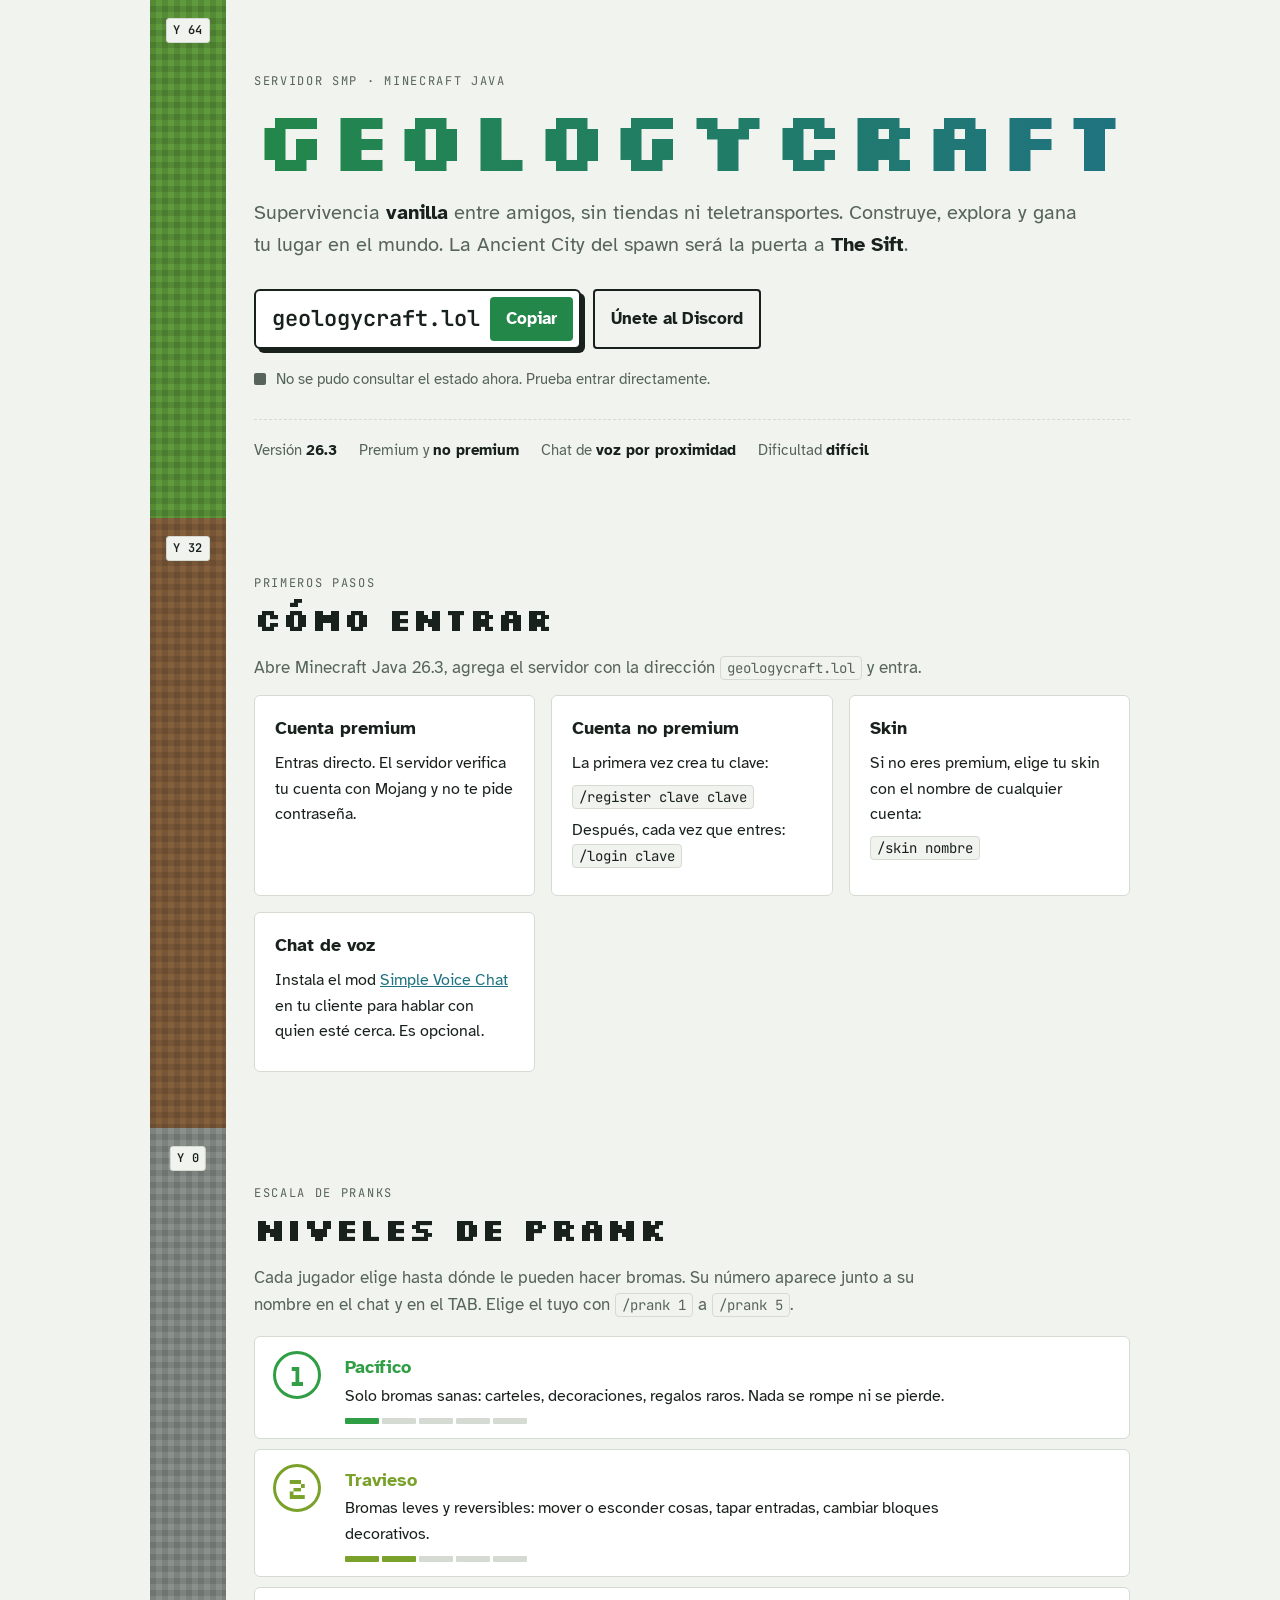
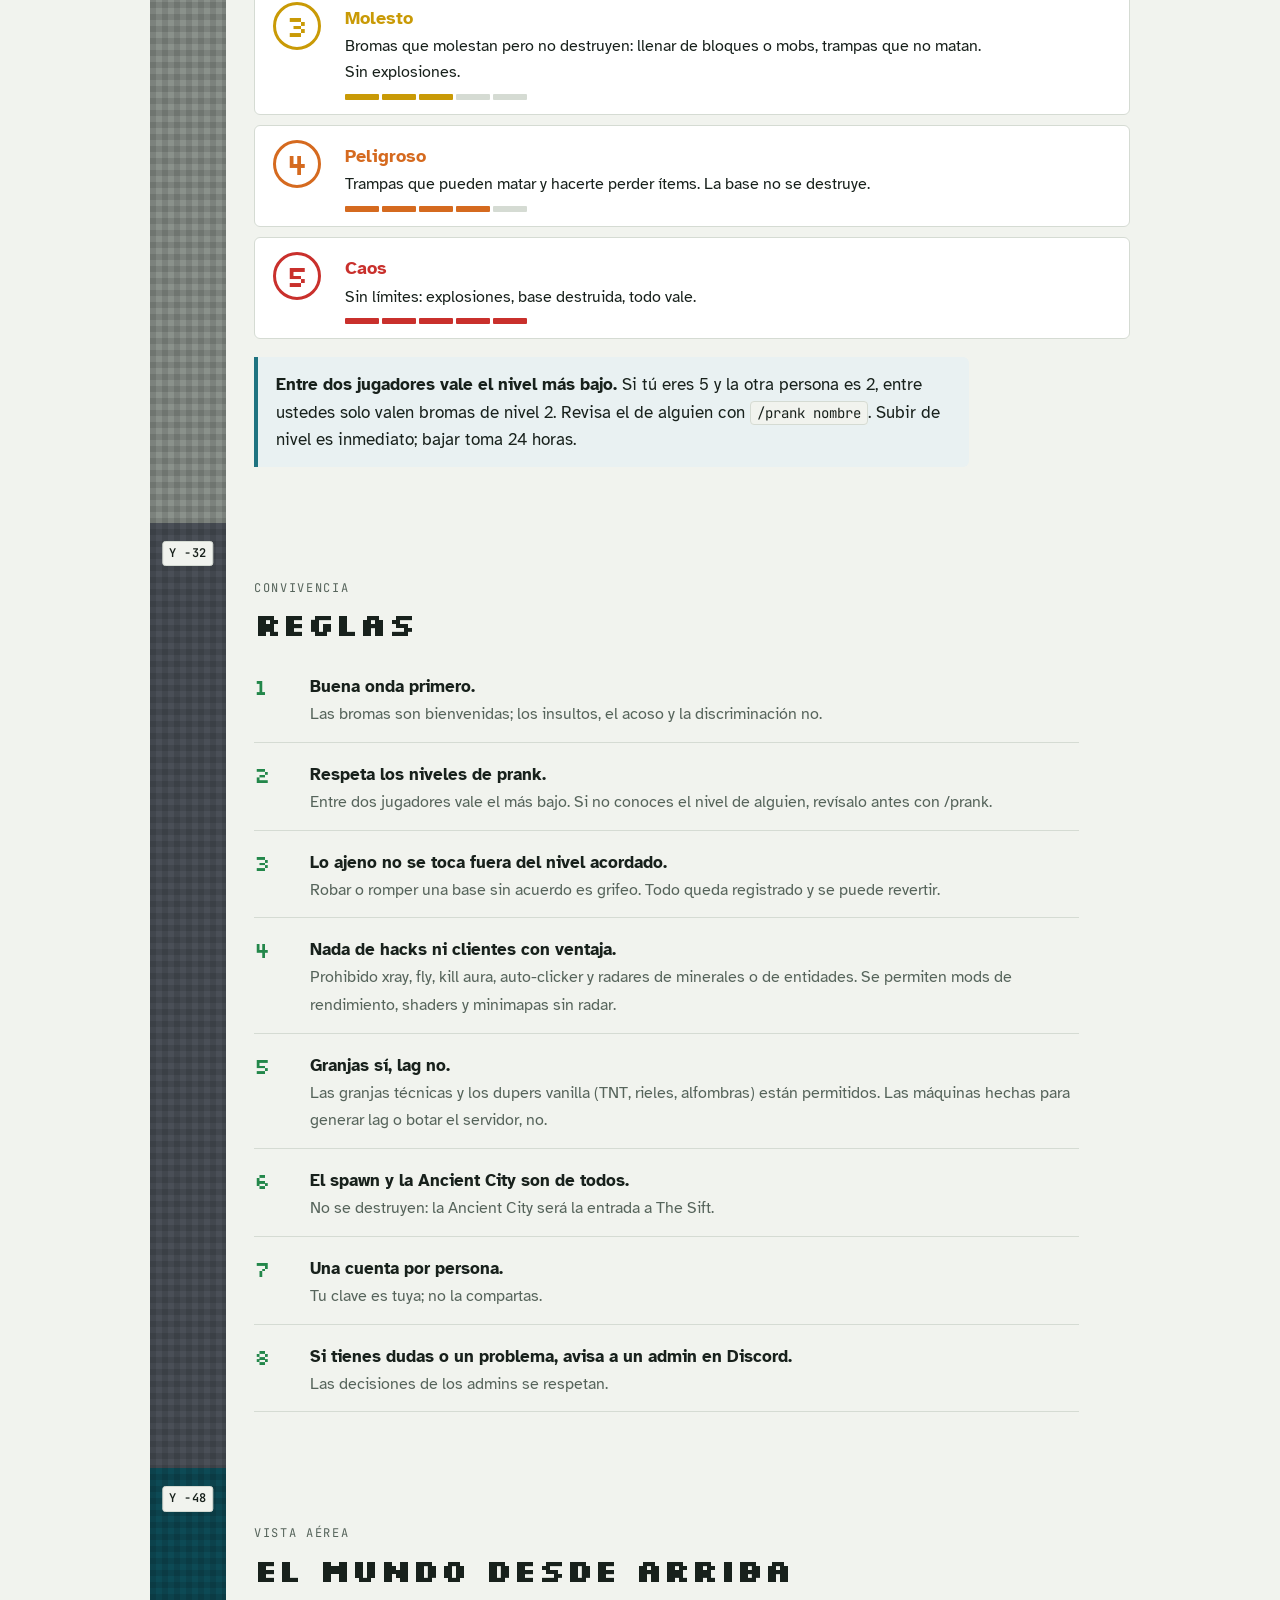
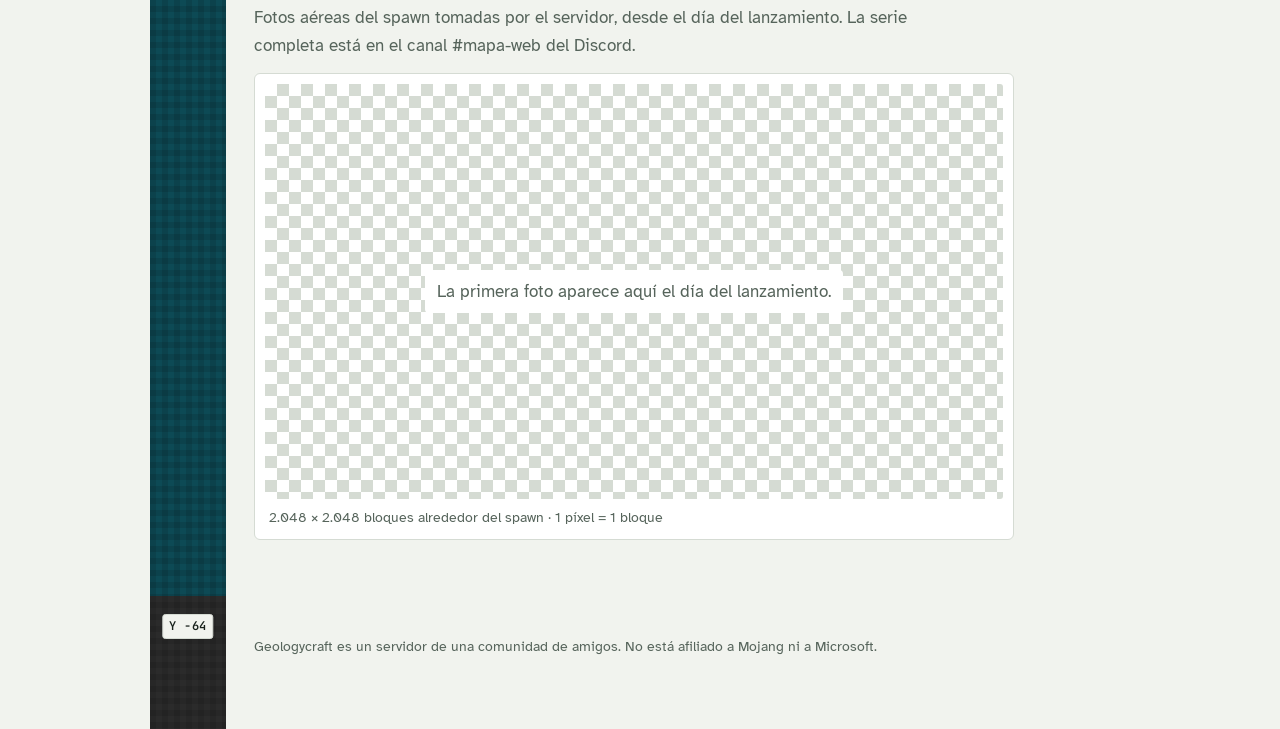
==== index.html @ f9f25fb0 "Add files via upload" ====
<!doctype html>
<html lang="es">
<head>
<meta charset="utf-8">
<meta name="viewport" content="width=device-width, initial-scale=1, viewport-fit=cover">
<meta name="description" content="Geologycraft: servidor SMP vanilla de Minecraft Java 26.3. Entra en geologycraft.lol">
<meta property="og:title" content="Geologycraft">
<meta property="og:description" content="Servidor SMP vanilla entre amigos. Entra en geologycraft.lol">
<style>[hidden]{display:none!important} img{max-width:100%} body{margin:0}</style>
<title>Geologycraft</title>
<link rel="preconnect" href="https://fonts.googleapis.com">
<link rel="preconnect" href="https://fonts.gstatic.com" crossorigin>
<link rel="stylesheet" href="https://fonts.googleapis.com/css2?family=Atkinson+Hyperlegible:wght@400;700&family=JetBrains+Mono:wght@400;600&family=Silkscreen:wght@400;700&display=swap">
<style>
/* Layout: la pagina es una columna estratigrafica. Cada seccion es un estrato con su
   cota Y de Minecraft en un riel lateral: de la superficie (Y 64) al bedrock (Y -64). */
:root {
  --bg: #f1f3ee;
  --surface: #ffffff;
  --fg: #18211c;
  --muted: #56645b;
  --line: #d5dbd3;
  --accent: #23874a;
  --accent-2: #1f7380;
  --on-accent: #ffffff;
  --grass: #5f9a3c;
  --dirt: #85603d;
  --stone: #8a918b;
  --deepslate: #4a4f57;
  --sculk: #0d4a55;
  --bedrock: #2b2b2b;
  --ok: #23874a;
  --off: #b3402f;
  --p1: #2f9e44; --p2: #7aa22a; --p3: #c99a06; --p4: #d56a1f; --p5: #c9302c;
  --font-display: "Silkscreen", "Courier New", monospace;
  --font-body: "Atkinson Hyperlegible", "Segoe UI", system-ui, sans-serif;
  --font-mono: "JetBrains Mono", ui-monospace, Consolas, monospace;
}
@media (prefers-color-scheme: dark) {
  :root:not([data-theme="light"]) {
    --bg: #111614; --surface: #19201c; --fg: #e6ede8; --muted: #9caaa1; --line: #2b352f;
    --accent: #45c76a; --accent-2: #3ab0c0; --on-accent: #0c1410;
    --stone: #6f7771; --deepslate: #3c4148; --bedrock: #1d1d1d;
    --ok: #45c76a; --off: #ff7a66;
    --p1: #4cc764; --p2: #a8cf45; --p3: #f2c53d; --p4: #ff8f45; --p5: #ff5a52;
    color-scheme: dark;
  }
}
:root[data-theme="dark"] {
  --bg: #111614; --surface: #19201c; --fg: #e6ede8; --muted: #9caaa1; --line: #2b352f;
  --accent: #45c76a; --accent-2: #3ab0c0; --on-accent: #0c1410;
  --stone: #6f7771; --deepslate: #3c4148; --bedrock: #1d1d1d;
  --ok: #45c76a; --off: #ff7a66;
  --p1: #4cc764; --p2: #a8cf45; --p3: #f2c53d; --p4: #ff8f45; --p5: #ff5a52;
  color-scheme: dark;
}

* { box-sizing: border-box; }
body {
  background: var(--bg); color: var(--fg);
  font-family: var(--font-body); font-size: 17px; line-height: 1.6;
  padding-inline: 16px; padding-block: 0;
}
a { color: var(--accent-2); }
a:focus-visible, button:focus-visible { outline: 3px solid var(--accent-2); outline-offset: 3px; border-radius: 4px; }
.wrap { max-width: 980px; margin-inline: auto; }

/* ---------- estratos ---------- */
.stratum { display: grid; grid-template-columns: 76px minmax(0, 1fr); gap: 28px; }
.rail { position: relative; display: flex; flex-direction: column; align-items: center; }
.rail .band {
  width: 100%; flex: 1; min-height: 100%;
  background-image:
    linear-gradient(90deg, rgba(0,0,0,.10) 50%, transparent 50%),
    linear-gradient(rgba(0,0,0,.10) 50%, transparent 50%);
  background-size: 12px 12px, 12px 12px;
  background-position: 0 0, 6px 6px;
  background-color: var(--band);
}
.rail .y {
  position: absolute; top: 18px; left: 50%; transform: translateX(-50%);
  font-family: var(--font-mono); font-size: 12px; font-weight: 600; letter-spacing: .04em;
  background: var(--bg); color: var(--fg); padding: 2px 6px; border-radius: 3px;
  border: 1px solid var(--line); white-space: nowrap; font-variant-numeric: tabular-nums;
}
.content { padding-block: 56px; min-width: 0; }
.eyebrow {
  font-family: var(--font-mono); font-size: 12px; letter-spacing: .14em; text-transform: uppercase;
  color: var(--muted); margin: 0 0 8px;
}
h2 { font-family: var(--font-display); font-weight: 700; font-size: clamp(24px, 4vw, 32px); line-height: 1.15; margin: 0 0 16px; text-wrap: balance; letter-spacing: .01em; }
p { margin: 0 0 14px; max-width: 65ch; }
.lead { color: var(--muted); }

/* ---------- hero ---------- */
.hero .content { padding-block: 72px 56px; }
.wordmark {
  font-family: var(--font-display); font-weight: 700;
  font-size: clamp(38px, 9vw, 84px); line-height: .95; margin: 0 0 18px; letter-spacing: .02em;
  background: linear-gradient(90deg, var(--accent), var(--accent-2));
  -webkit-background-clip: text; background-clip: text; color: transparent;
  text-wrap: balance;
}
.tagline { font-size: clamp(17px, 2.2vw, 20px); margin-bottom: 28px; }
.tagline strong { color: var(--fg); }
.join { display: flex; flex-wrap: wrap; gap: 12px; align-items: stretch; margin-bottom: 18px; }
.addr {
  display: flex; align-items: center; gap: 10px; min-width: 0;
  background: var(--surface); border: 2px solid var(--fg); border-radius: 6px; padding: 6px 6px 6px 16px;
  box-shadow: 4px 4px 0 var(--fg);
}
.addr code { font-family: var(--font-mono); font-size: clamp(17px, 3vw, 22px); font-weight: 600; overflow-wrap: anywhere; }
button, .btn {
  font: inherit; font-weight: 700; cursor: pointer; border-radius: 4px; text-decoration: none;
  display: inline-flex; align-items: center; justify-content: center; gap: 8px; min-height: 44px; padding: 8px 16px;
}
.copy { background: var(--accent); color: var(--on-accent); border: 0; }
.copy:hover { filter: brightness(1.08); }
.discord { background: transparent; color: var(--fg); border: 2px solid var(--fg); }
.discord:hover { background: var(--fg); color: var(--bg); }
.status { display: flex; align-items: center; gap: 10px; flex-wrap: wrap; color: var(--muted); font-size: 15px; }
.dot { width: 12px; height: 12px; border-radius: 2px; background: var(--muted); flex: none; }
.status[data-state="on"] .dot { background: var(--ok); box-shadow: 0 0 0 4px color-mix(in srgb, var(--ok) 25%, transparent); }
.status[data-state="off"] .dot { background: var(--off); }
.status b { color: var(--fg); }
.players { font-family: var(--font-mono); font-size: 13px; }
.facts { display: flex; flex-wrap: wrap; gap: 8px 22px; margin-top: 28px; padding-top: 18px; border-top: 1px dashed var(--line); font-size: 15px; color: var(--muted); }
.facts span b { color: var(--fg); font-weight: 700; }

/* ---------- pasos ---------- */
.steps { display: grid; grid-template-columns: repeat(auto-fit, minmax(240px, 1fr)); gap: 16px; margin-top: 8px; }
.step { background: var(--surface); border: 1px solid var(--line); border-radius: 6px; padding: 18px 20px; min-width: 0; }
.step h3 { font-size: 18px; margin: 0 0 8px; }
.step p { font-size: 16px; margin-bottom: 8px; }
.cmd { font-family: var(--font-mono); font-size: 14px; background: var(--bg); border: 1px solid var(--line); border-radius: 4px; padding: 2px 6px; white-space: nowrap; }

/* ---------- escala de pranks ---------- */
.scale { list-style: none; margin: 18px 0 0; padding: 0; display: grid; gap: 10px; }
.lvl {
  display: grid; grid-template-columns: 56px minmax(0, 1fr); gap: 16px; align-items: start;
  background: var(--surface); border: 1px solid var(--line); border-radius: 6px; padding: 14px 18px;
}
.lvl .n {
  font-family: var(--font-display); font-size: 30px; line-height: 1; color: var(--c);
  width: 48px; height: 48px; display: grid; place-items: center;
  border: 3px solid var(--c); border-radius: 50%;
}
.lvl h3 { margin: 2px 0 2px; font-size: 18px; color: var(--c); }
.lvl p { margin: 0; font-size: 16px; color: var(--fg); }
.meter { display: flex; gap: 3px; margin-top: 8px; }
.meter i { display: block; height: 6px; flex: 1; max-width: 34px; border-radius: 1px; background: var(--line); }
.meter i.on { background: var(--c); }
.rule-min {
  margin-top: 18px; padding: 14px 18px; border-left: 4px solid var(--accent-2);
  background: color-mix(in srgb, var(--accent-2) 10%, var(--surface)); border-radius: 0 6px 6px 0; max-width: 65ch;
}

/* ---------- reglas ---------- */
.rules { counter-reset: r; list-style: none; padding: 0; margin: 8px 0 0; display: grid; gap: 4px; }
.rules li {
  counter-increment: r; display: grid; grid-template-columns: 44px minmax(0, 1fr); gap: 12px;
  padding: 14px 0; border-bottom: 1px solid var(--line); max-width: 75ch;
}
.rules li::before {
  content: counter(r); font-family: var(--font-display); font-size: 22px; color: var(--accent); line-height: 1.3;
}
.rules b { display: block; }
.rules span { color: var(--muted); font-size: 16px; }

/* ---------- mapa ---------- */
.map { margin: 12px 0 0; }
.map figure { margin: 0; background: var(--surface); border: 1px solid var(--line); border-radius: 6px; padding: 10px; max-width: 760px; }
.map img { display: block; width: 100%; height: auto; image-rendering: pixelated; border-radius: 3px; }
.map figcaption { font-size: 14px; color: var(--muted); padding: 8px 4px 0; }
.map .empty {
  aspect-ratio: 16 / 9; max-width: 100%; display: grid; place-items: center; text-align: center; padding: 20px;
  color: var(--muted); border-radius: 3px;
  background-image: linear-gradient(45deg, var(--line) 25%, transparent 25%, transparent 75%, var(--line) 75%),
                    linear-gradient(45deg, var(--line) 25%, transparent 25%, transparent 75%, var(--line) 75%);
  background-size: 24px 24px; background-position: 0 0, 12px 12px;
}
.map .empty span { background: var(--surface); padding: 8px 12px; border-radius: 4px; }

/* ---------- pie ---------- */
.foot .content { padding-block: 40px 56px; color: var(--muted); font-size: 14px; }
.foot p { max-width: 70ch; }

@media (max-width: 640px) {
  body { font-size: 16px; }
  .stratum { grid-template-columns: 34px minmax(0, 1fr); gap: 14px; }
  .rail .y { writing-mode: vertical-rl; transform: translateX(-50%) rotate(180deg); padding: 6px 2px; }
  .content { padding-block: 40px; }
  .hero .content { padding-block: 48px 40px; }
  .lvl { grid-template-columns: 44px minmax(0, 1fr); padding: 12px 14px; gap: 12px; }
  .lvl .n { width: 40px; height: 40px; font-size: 24px; }
}
@media (prefers-reduced-motion: no-preference) {
  .status[data-state="on"] .dot { animation: pulse 2.4s ease-in-out infinite; }
  @keyframes pulse { 50% { box-shadow: 0 0 0 7px color-mix(in srgb, var(--ok) 0%, transparent); } }
}
</style>
</head>
<body>


<main class="wrap">

  <!-- Y 64: superficie -->
  <section class="stratum hero" style="--band: var(--grass)" aria-labelledby="t-hero">
    <div class="rail" aria-hidden="true"><div class="band"></div><span class="y">Y 64</span></div>
    <div class="content">
      <p class="eyebrow">Servidor SMP · Minecraft Java</p>
      <h1 class="wordmark" id="t-hero">GEOLOGYCRAFT</h1>
      <p class="tagline lead">Supervivencia <strong>vanilla</strong> entre amigos, sin tiendas ni teletransportes. Construye, explora y gana tu lugar en el mundo. La Ancient City del spawn será la puerta a <strong>The Sift</strong>.</p>

      <div class="join">
        <div class="addr">
          <code id="addr">geologycraft.lol</code>
          <button class="copy" id="copy" type="button">Copiar</button>
        </div>
        <a class="btn discord" href="https://discord.gg/RxxBJwTwz" target="_blank" rel="noopener">Únete al Discord</a>
      </div>

      <div class="status" id="status" data-state="unknown" aria-live="polite">
        <span class="dot" aria-hidden="true"></span>
        <span id="status-text">Consultando el estado del servidor…</span>
        <span class="players" id="players"></span>
      </div>

      <div class="facts">
        <span>Versión <b>26.3</b></span>
        <span>Premium y <b>no premium</b></span>
        <span>Chat de <b>voz por proximidad</b></span>
        <span>Dificultad <b>difícil</b></span>
      </div>
    </div>
  </section>

  <!-- Y 32: tierra -->
  <section class="stratum" style="--band: var(--dirt)" aria-labelledby="t-entrar">
    <div class="rail" aria-hidden="true"><div class="band"></div><span class="y">Y 32</span></div>
    <div class="content">
      <p class="eyebrow">Primeros pasos</p>
      <h2 id="t-entrar">Cómo entrar</h2>
      <p class="lead">Abre Minecraft Java 26.3, agrega el servidor con la dirección <span class="cmd">geologycraft.lol</span> y entra.</p>
      <div class="steps">
        <div class="step">
          <h3>Cuenta premium</h3>
          <p>Entras directo. El servidor verifica tu cuenta con Mojang y no te pide contraseña.</p>
        </div>
        <div class="step">
          <h3>Cuenta no premium</h3>
          <p>La primera vez crea tu clave:</p>
          <p><span class="cmd">/register clave clave</span></p>
          <p>Después, cada vez que entres: <span class="cmd">/login clave</span></p>
        </div>
        <div class="step">
          <h3>Skin</h3>
          <p>Si no eres premium, elige tu skin con el nombre de cualquier cuenta:</p>
          <p><span class="cmd">/skin nombre</span></p>
        </div>
        <div class="step">
          <h3>Chat de voz</h3>
          <p>Instala el mod <a href="https://modrinth.com/plugin/simple-voice-chat" target="_blank" rel="noopener">Simple Voice Chat</a> en tu cliente para hablar con quien esté cerca. Es opcional.</p>
        </div>
      </div>
    </div>
  </section>

  <!-- Y 0: piedra -->
  <section class="stratum" style="--band: var(--stone)" aria-labelledby="t-prank">
    <div class="rail" aria-hidden="true"><div class="band"></div><span class="y">Y 0</span></div>
    <div class="content">
      <p class="eyebrow">Escala de pranks</p>
      <h2 id="t-prank">Niveles de prank</h2>
      <p class="lead">Cada jugador elige hasta dónde le pueden hacer bromas. Su número aparece junto a su nombre en el chat y en el TAB. Elige el tuyo con <span class="cmd">/prank 1</span> a <span class="cmd">/prank 5</span>.</p>
      <ol class="scale">
        <li class="lvl" style="--c: var(--p1)"><span class="n" aria-hidden="true">1</span><div><h3>Pacífico</h3><p>Solo bromas sanas: carteles, decoraciones, regalos raros. Nada se rompe ni se pierde.</p><div class="meter" aria-hidden="true"><i class="on"></i><i></i><i></i><i></i><i></i></div></div></li>
        <li class="lvl" style="--c: var(--p2)"><span class="n" aria-hidden="true">2</span><div><h3>Travieso</h3><p>Bromas leves y reversibles: mover o esconder cosas, tapar entradas, cambiar bloques decorativos.</p><div class="meter" aria-hidden="true"><i class="on"></i><i class="on"></i><i></i><i></i><i></i></div></div></li>
        <li class="lvl" style="--c: var(--p3)"><span class="n" aria-hidden="true">3</span><div><h3>Molesto</h3><p>Bromas que molestan pero no destruyen: llenar de bloques o mobs, trampas que no matan. Sin explosiones.</p><div class="meter" aria-hidden="true"><i class="on"></i><i class="on"></i><i class="on"></i><i></i><i></i></div></div></li>
        <li class="lvl" style="--c: var(--p4)"><span class="n" aria-hidden="true">4</span><div><h3>Peligroso</h3><p>Trampas que pueden matar y hacerte perder ítems. La base no se destruye.</p><div class="meter" aria-hidden="true"><i class="on"></i><i class="on"></i><i class="on"></i><i class="on"></i><i></i></div></div></li>
        <li class="lvl" style="--c: var(--p5)"><span class="n" aria-hidden="true">5</span><div><h3>Caos</h3><p>Sin límites: explosiones, base destruida, todo vale.</p><div class="meter" aria-hidden="true"><i class="on"></i><i class="on"></i><i class="on"></i><i class="on"></i><i class="on"></i></div></div></li>
      </ol>
      <div class="rule-min">
        <b>Entre dos jugadores vale el nivel más bajo.</b> Si tú eres 5 y la otra persona es 2, entre ustedes solo valen bromas de nivel 2. Revisa el de alguien con <span class="cmd">/prank nombre</span>. Subir de nivel es inmediato; bajar toma 24 horas.
      </div>
    </div>
  </section>

  <!-- Y -32: deepslate -->
  <section class="stratum" style="--band: var(--deepslate)" aria-labelledby="t-reglas">
    <div class="rail" aria-hidden="true"><div class="band"></div><span class="y">Y -32</span></div>
    <div class="content">
      <p class="eyebrow">Convivencia</p>
      <h2 id="t-reglas">Reglas</h2>
      <ol class="rules">
        <li><div><b>Buena onda primero.</b><span>Las bromas son bienvenidas; los insultos, el acoso y la discriminación no.</span></div></li>
        <li><div><b>Respeta los niveles de prank.</b><span>Entre dos jugadores vale el más bajo. Si no conoces el nivel de alguien, revísalo antes con /prank.</span></div></li>
        <li><div><b>Lo ajeno no se toca fuera del nivel acordado.</b><span>Robar o romper una base sin acuerdo es grifeo. Todo queda registrado y se puede revertir.</span></div></li>
        <li><div><b>Nada de hacks ni clientes con ventaja.</b><span>Prohibido xray, fly, kill aura, auto-clicker y radares de minerales o de entidades. Se permiten mods de rendimiento, shaders y minimapas sin radar.</span></div></li>
        <li><div><b>Granjas sí, lag no.</b><span>Las granjas técnicas y los dupers vanilla (TNT, rieles, alfombras) están permitidos. Las máquinas hechas para generar lag o botar el servidor, no.</span></div></li>
        <li><div><b>El spawn y la Ancient City son de todos.</b><span>No se destruyen: la Ancient City será la entrada a The Sift.</span></div></li>
        <li><div><b>Una cuenta por persona.</b><span>Tu clave es tuya; no la compartas.</span></div></li>
        <li><div><b>Si tienes dudas o un problema, avisa a un admin en Discord.</b><span>Las decisiones de los admins se respetan.</span></div></li>
      </ol>
    </div>
  </section>

  <!-- Y -48: sculk -->
  <section class="stratum" style="--band: var(--sculk)" aria-labelledby="t-mapa">
    <div class="rail" aria-hidden="true"><div class="band"></div><span class="y">Y -48</span></div>
    <div class="content">
      <p class="eyebrow">Vista aérea</p>
      <h2 id="t-mapa">El mundo desde arriba</h2>
      <p class="lead">Fotos aéreas del spawn tomadas por el servidor, desde el día del lanzamiento. La serie completa está en el canal #mapa-web del Discord.</p>
      <div class="map">
        <figure>
          <img id="map-img" src="mapa.png" alt="Vista aérea del spawn de Geologycraft" hidden>
          <div class="empty" id="map-empty"><span>La primera foto aparece aquí el día del lanzamiento.</span></div>
          <figcaption>2.048 × 2.048 bloques alrededor del spawn · 1 píxel = 1 bloque</figcaption>
        </figure>
      </div>
    </div>
  </section>

  <!-- Y -64: bedrock -->
  <footer class="stratum foot" style="--band: var(--bedrock)">
    <div class="rail" aria-hidden="true"><div class="band"></div><span class="y">Y -64</span></div>
    <div class="content">
      <p>Geologycraft es un servidor de una comunidad de amigos. No está afiliado a Mojang ni a Microsoft.</p>
    </div>
  </footer>

</main>

<script>
(function () {
  // Copiar la direccion
  var btn = document.getElementById('copy');
  var addr = document.getElementById('addr');
  btn.addEventListener('click', function () {
    var text = addr.textContent.trim();
    var done = function () { btn.textContent = 'Copiado'; setTimeout(function () { btn.textContent = 'Copiar'; }, 1800); };
    var fallback = function () {
      var r = document.createRange(); r.selectNodeContents(addr);
      var s = window.getSelection(); s.removeAllRanges(); s.addRange(r);
      btn.textContent = 'Ctrl+C para copiar';
      setTimeout(function () { btn.textContent = 'Copiar'; }, 2400);
    };
    try {
      navigator.clipboard.writeText(text).then(done, fallback);
    } catch (e) { fallback(); }
  });

  // Foto del mapa (mapa.png junto a la pagina)
  var img = document.getElementById('map-img');
  img.addEventListener('load', function () { img.hidden = false; document.getElementById('map-empty').hidden = true; });

  // Estado en vivo (api publica mcsrvstat.us)
  var box = document.getElementById('status');
  var txt = document.getElementById('status-text');
  var pl = document.getElementById('players');
  var ctrl = ('AbortController' in window) ? new AbortController() : null;
  var timer = setTimeout(function () { if (ctrl) ctrl.abort(); }, 8000);
  fetch('https://api.mcsrvstat.us/3/geologycraft.lol', ctrl ? { signal: ctrl.signal } : {})
    .then(function (r) { return r.json(); })
    .then(function (d) {
      clearTimeout(timer);
      if (d && d.online) {
        box.dataset.state = 'on';
        var on = d.players ? d.players.online : 0, max = d.players ? d.players.max : 0;
        txt.innerHTML = '<b>En línea</b> · ' + on + ' de ' + max + ' jugadores';
        var names = (d.players && d.players.list) ? d.players.list.map(function (p) { return p.name || p; }) : [];
        pl.textContent = names.length ? names.join(', ') : '';
      } else {
        box.dataset.state = 'off';
        txt.innerHTML = '<b>Fuera de línea</b> por ahora';
      }
    })
    .catch(function () {
      clearTimeout(timer);
      box.dataset.state = 'unknown';
      txt.textContent = 'No se pudo consultar el estado ahora. Prueba entrar directamente.';
    });
})();
</script>

</body>
</html>
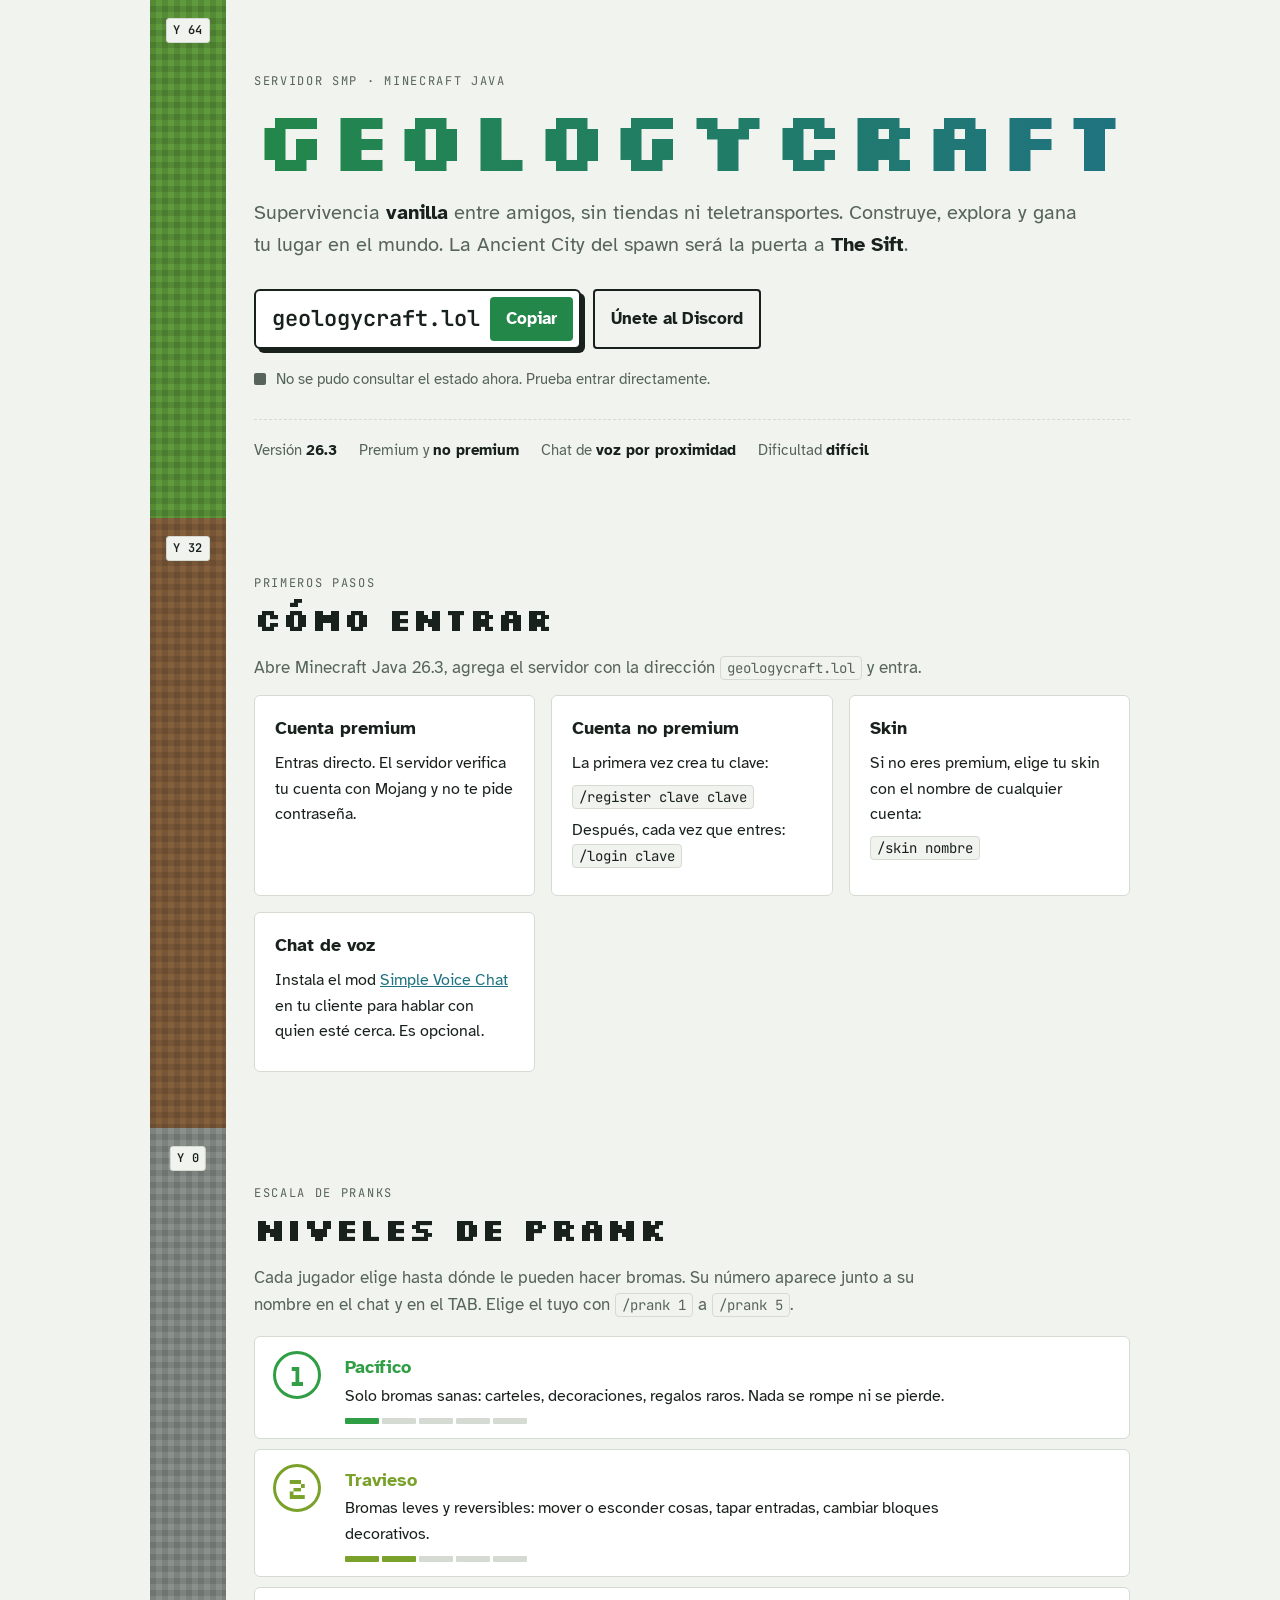
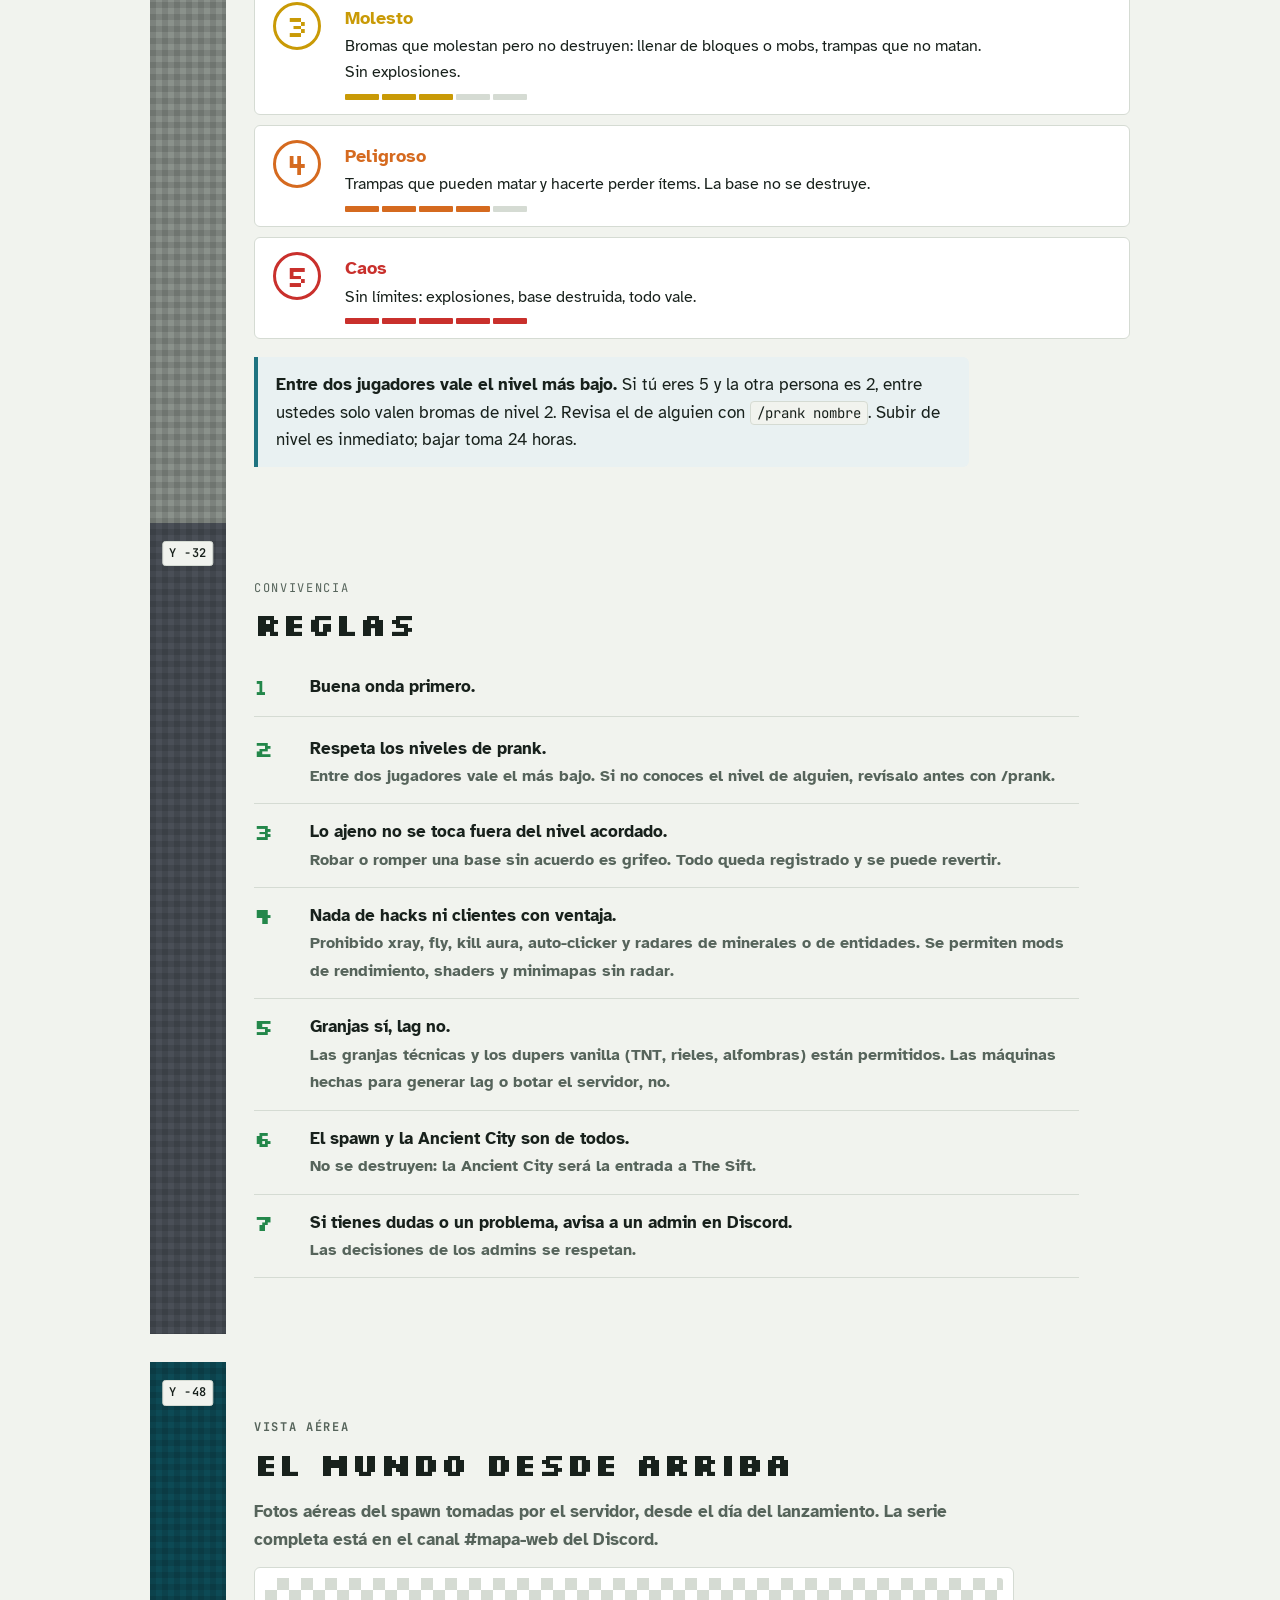
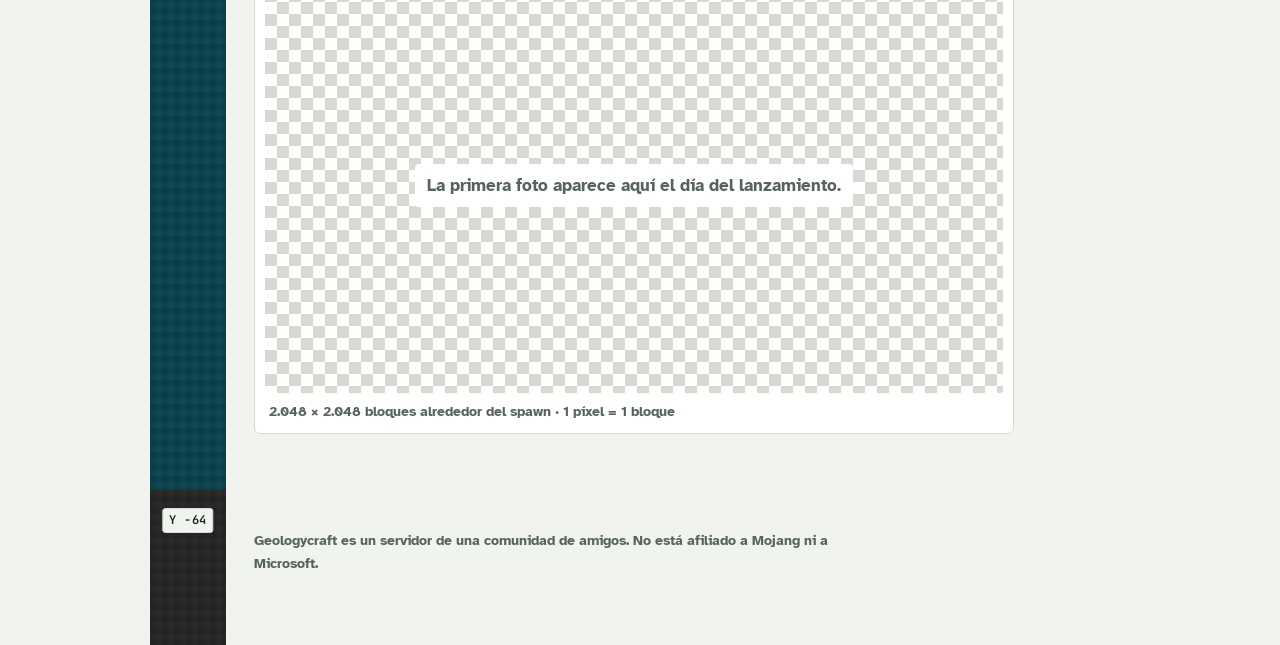
==== commit 87ebfd4f: "Remove account sharing rule from guidelines Removed a rule about account sharing from the list." ====
--- a/index.html
+++ b/index.html
@@ -294,13 +294,12 @@
       <p class="eyebrow">Convivencia</p>
       <h2 id="t-reglas">Reglas</h2>
       <ol class="rules">
-        <li><div><b>Buena onda primero.</b><span>Las bromas son bienvenidas; los insultos, el acoso y la discriminación no.</span></div></li>
+        <li><div><b>Buena onda primero.</span></div></li>
         <li><div><b>Respeta los niveles de prank.</b><span>Entre dos jugadores vale el más bajo. Si no conoces el nivel de alguien, revísalo antes con /prank.</span></div></li>
         <li><div><b>Lo ajeno no se toca fuera del nivel acordado.</b><span>Robar o romper una base sin acuerdo es grifeo. Todo queda registrado y se puede revertir.</span></div></li>
         <li><div><b>Nada de hacks ni clientes con ventaja.</b><span>Prohibido xray, fly, kill aura, auto-clicker y radares de minerales o de entidades. Se permiten mods de rendimiento, shaders y minimapas sin radar.</span></div></li>
         <li><div><b>Granjas sí, lag no.</b><span>Las granjas técnicas y los dupers vanilla (TNT, rieles, alfombras) están permitidos. Las máquinas hechas para generar lag o botar el servidor, no.</span></div></li>
         <li><div><b>El spawn y la Ancient City son de todos.</b><span>No se destruyen: la Ancient City será la entrada a The Sift.</span></div></li>
-        <li><div><b>Una cuenta por persona.</b><span>Tu clave es tuya; no la compartas.</span></div></li>
         <li><div><b>Si tienes dudas o un problema, avisa a un admin en Discord.</b><span>Las decisiones de los admins se respetan.</span></div></li>
       </ol>
     </div>
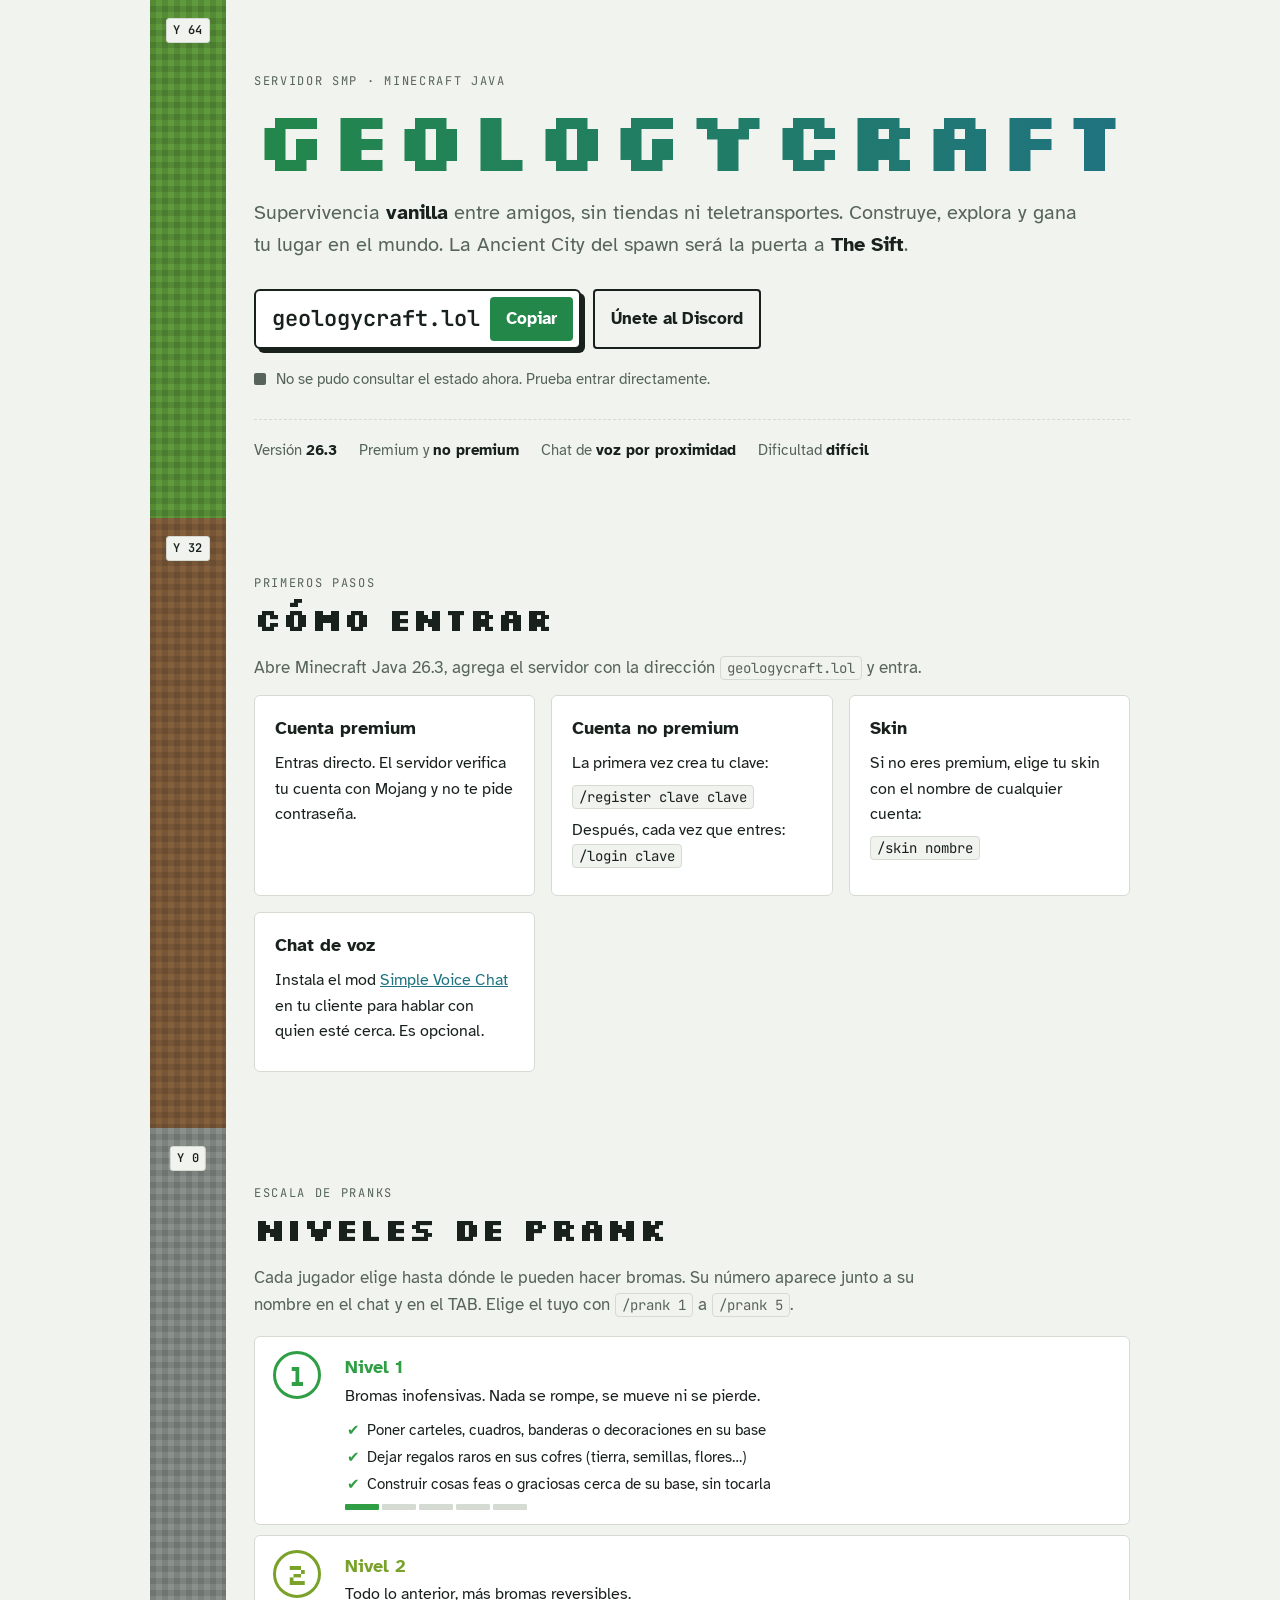
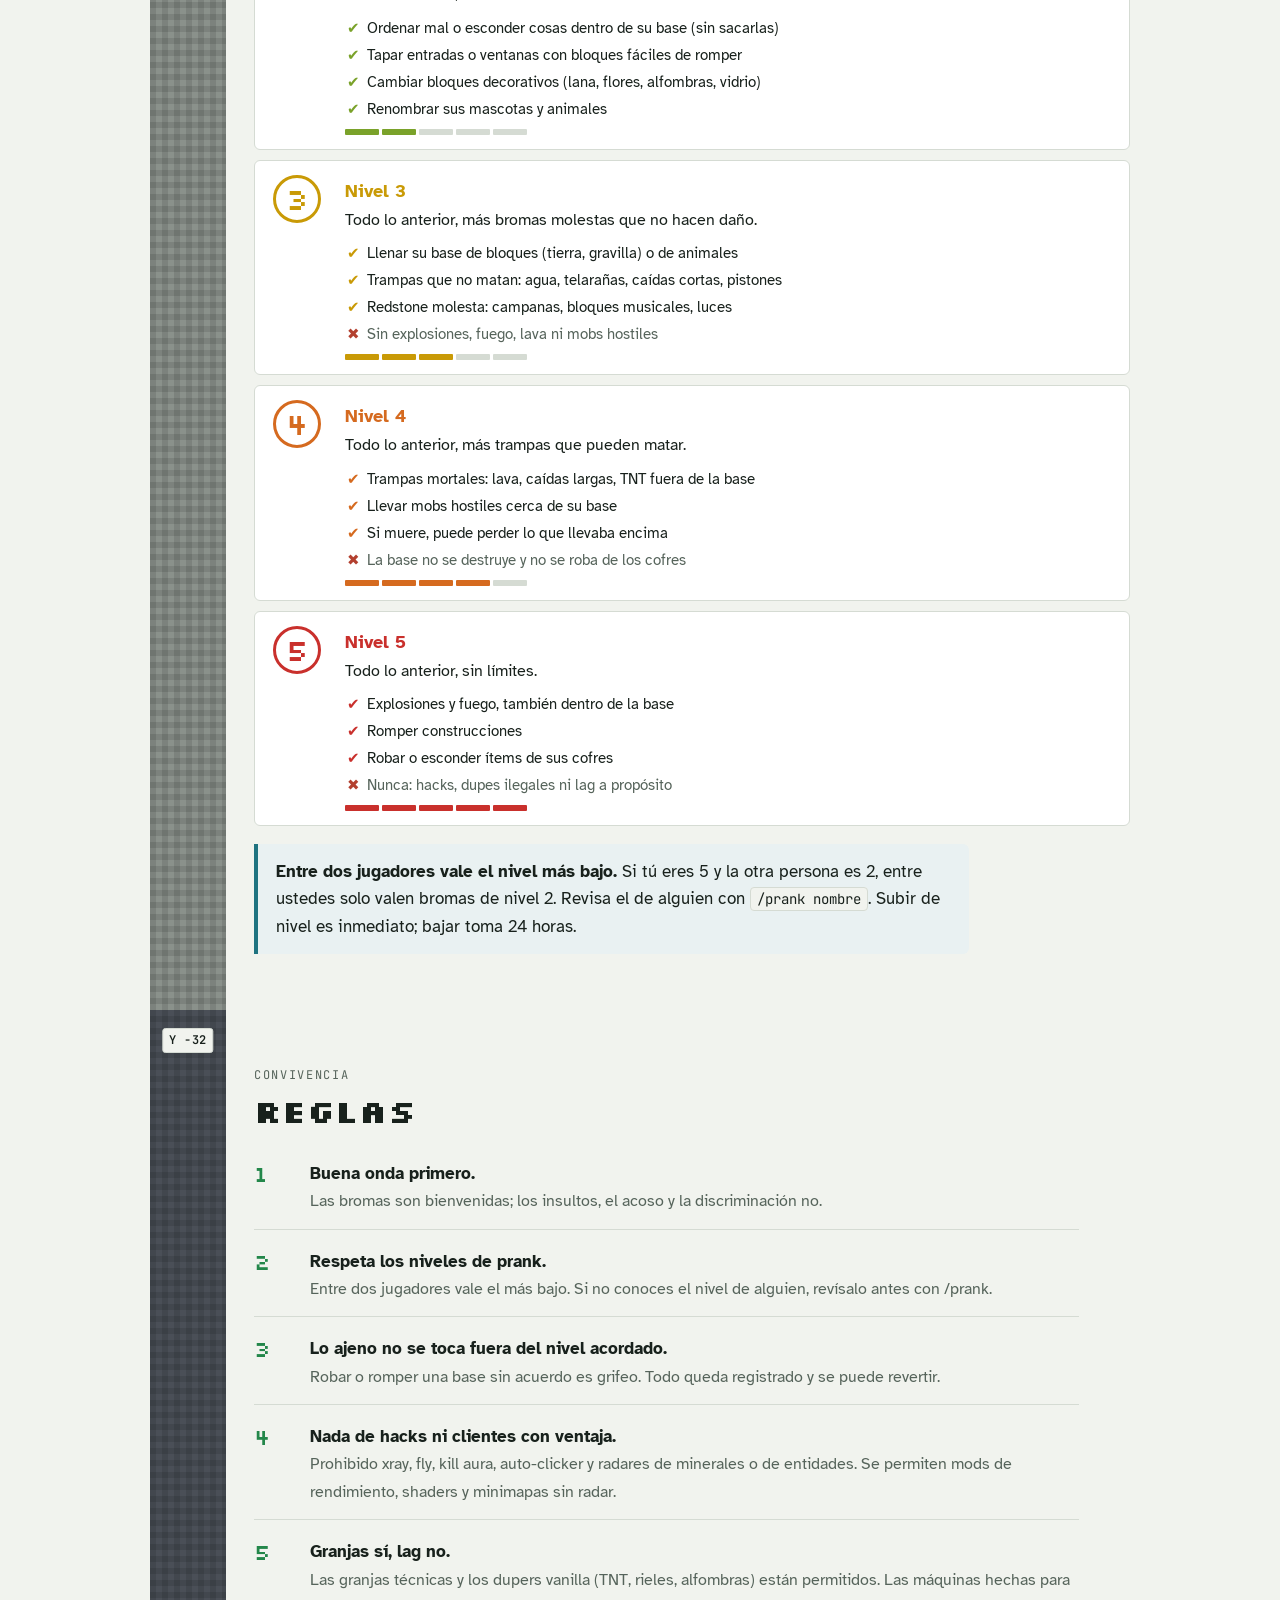
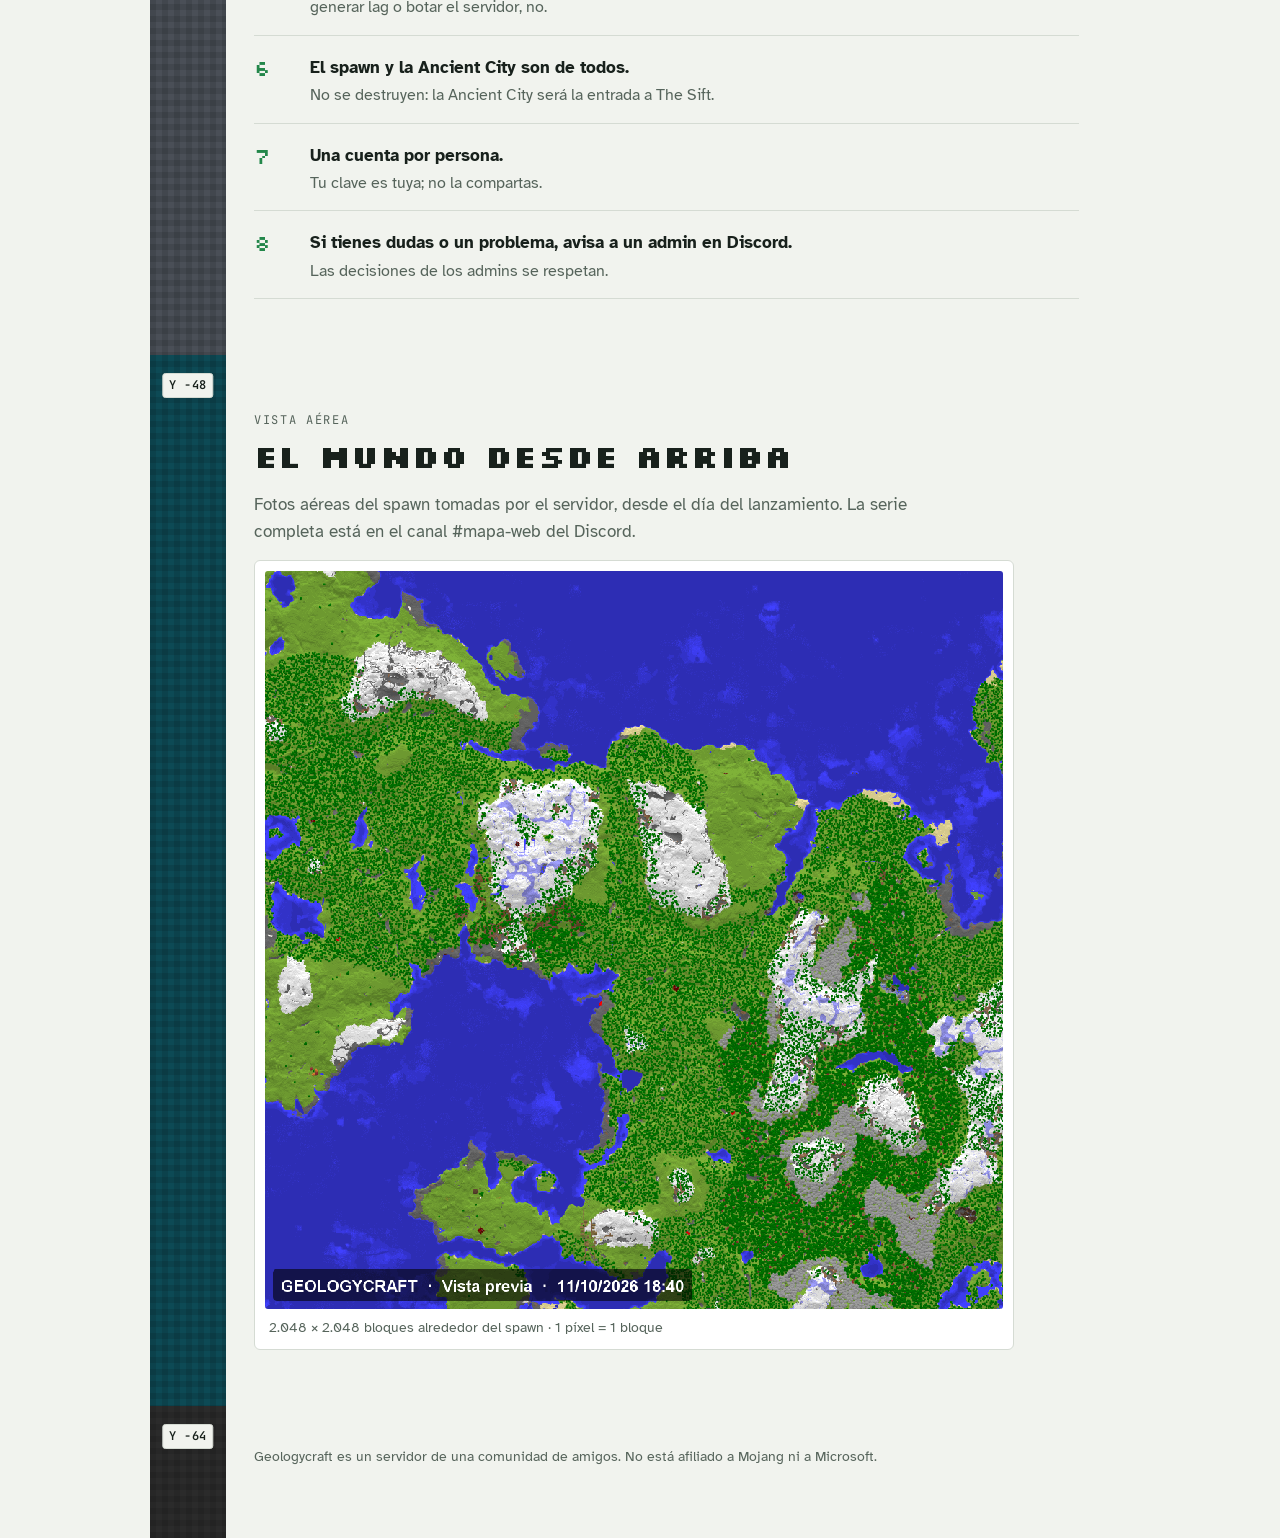
==== commit 118bbf73: "Web: index.html" ====
--- a/index.html
+++ b/index.html
@@ -28,6 +28,7 @@
   --stone: #8a918b;
   --deepslate: #4a4f57;
   --sculk: #0d4a55;
+  --end: #8a5cd6;
   --bedrock: #2b2b2b;
   --ok: #23874a;
   --off: #b3402f;
@@ -147,6 +148,11 @@
 }
 .lvl h3 { margin: 2px 0 2px; font-size: 18px; color: var(--c); }
 .lvl p { margin: 0; font-size: 16px; color: var(--fg); }
+.allow { list-style: none; margin: 8px 0 0; padding: 0; display: grid; gap: 3px; font-size: 15px; }
+.allow li { padding-left: 22px; position: relative; }
+.allow li::before { content: "\2714"; position: absolute; left: 2px; color: var(--c); font-weight: 700; }
+.allow li.no { color: var(--muted); }
+.allow li.no::before { content: "\2716"; color: var(--off); }
 .meter { display: flex; gap: 3px; margin-top: 8px; }
 .meter i { display: block; height: 6px; flex: 1; max-width: 34px; border-radius: 1px; background: var(--line); }
 .meter i.on { background: var(--c); }
@@ -181,6 +187,22 @@
 }
 .map .empty span { background: var(--surface); padding: 8px 12px; border-radius: 4px; }
 
+/* ---------- evento del End ---------- */
+.end-box { display: grid; gap: 18px; grid-template-columns: repeat(auto-fit, minmax(260px, 1fr)); margin-top: 12px; }
+.end-card { background: var(--surface); border: 1px solid var(--line); border-radius: 6px; padding: 16px 18px; min-width: 0; }
+.end-card h3 { margin: 0 0 10px; font-size: 18px; }
+.end-nums { display: flex; flex-wrap: wrap; gap: 18px; }
+.end-nums div { min-width: 80px; }
+.end-nums b { display: block; font-family: var(--font-display); font-size: 30px; color: var(--end); line-height: 1.1; }
+.end-nums span { font-size: 14px; color: var(--muted); }
+.recipe { display: flex; align-items: center; gap: 14px; flex-wrap: wrap; }
+.grid3 { display: grid; grid-template-columns: repeat(3, 44px); gap: 4px; }
+.grid3 span { width: 44px; height: 44px; display: grid; place-items: center; font-size: 11px; font-weight: 700; border-radius: 4px;
+  background: color-mix(in srgb, var(--fg) 8%, var(--surface)); border: 1px solid var(--line); color: var(--fg); }
+.grid3 img { width: 32px; height: 32px; image-rendering: pixelated; }
+.coords { list-style: none; margin: 0; padding: 0; font-family: var(--font-mono); font-size: 15px; display: grid; gap: 4px; }
+.end-note { color: var(--muted); font-size: 15px; margin-top: 10px; }
+
 /* ---------- pie ---------- */
 .foot .content { padding-block: 40px 56px; color: var(--muted); font-size: 14px; }
 .foot p { max-width: 70ch; }
@@ -275,11 +297,11 @@
       <h2 id="t-prank">Niveles de prank</h2>
       <p class="lead">Cada jugador elige hasta dónde le pueden hacer bromas. Su número aparece junto a su nombre en el chat y en el TAB. Elige el tuyo con <span class="cmd">/prank 1</span> a <span class="cmd">/prank 5</span>.</p>
       <ol class="scale">
-        <li class="lvl" style="--c: var(--p1)"><span class="n" aria-hidden="true">1</span><div><h3>Pacífico</h3><p>Solo bromas sanas: carteles, decoraciones, regalos raros. Nada se rompe ni se pierde.</p><div class="meter" aria-hidden="true"><i class="on"></i><i></i><i></i><i></i><i></i></div></div></li>
-        <li class="lvl" style="--c: var(--p2)"><span class="n" aria-hidden="true">2</span><div><h3>Travieso</h3><p>Bromas leves y reversibles: mover o esconder cosas, tapar entradas, cambiar bloques decorativos.</p><div class="meter" aria-hidden="true"><i class="on"></i><i class="on"></i><i></i><i></i><i></i></div></div></li>
-        <li class="lvl" style="--c: var(--p3)"><span class="n" aria-hidden="true">3</span><div><h3>Molesto</h3><p>Bromas que molestan pero no destruyen: llenar de bloques o mobs, trampas que no matan. Sin explosiones.</p><div class="meter" aria-hidden="true"><i class="on"></i><i class="on"></i><i class="on"></i><i></i><i></i></div></div></li>
-        <li class="lvl" style="--c: var(--p4)"><span class="n" aria-hidden="true">4</span><div><h3>Peligroso</h3><p>Trampas que pueden matar y hacerte perder ítems. La base no se destruye.</p><div class="meter" aria-hidden="true"><i class="on"></i><i class="on"></i><i class="on"></i><i class="on"></i><i></i></div></div></li>
-        <li class="lvl" style="--c: var(--p5)"><span class="n" aria-hidden="true">5</span><div><h3>Caos</h3><p>Sin límites: explosiones, base destruida, todo vale.</p><div class="meter" aria-hidden="true"><i class="on"></i><i class="on"></i><i class="on"></i><i class="on"></i><i class="on"></i></div></div></li>
+        <li class="lvl" style="--c: var(--p1)"><span class="n" aria-hidden="true">1</span><div><h3>Nivel 1</h3><p>Bromas inofensivas. Nada se rompe, se mueve ni se pierde.</p><ul class="allow"><li>Poner carteles, cuadros, banderas o decoraciones en su base</li><li>Dejar regalos raros en sus cofres (tierra, semillas, flores…)</li><li>Construir cosas feas o graciosas cerca de su base, sin tocarla</li></ul><div class="meter" aria-hidden="true"><i class="on"></i><i></i><i></i><i></i><i></i></div></div></li>
+        <li class="lvl" style="--c: var(--p2)"><span class="n" aria-hidden="true">2</span><div><h3>Nivel 2</h3><p>Todo lo anterior, más bromas reversibles.</p><ul class="allow"><li>Ordenar mal o esconder cosas dentro de su base (sin sacarlas)</li><li>Tapar entradas o ventanas con bloques fáciles de romper</li><li>Cambiar bloques decorativos (lana, flores, alfombras, vidrio)</li><li>Renombrar sus mascotas y animales</li></ul><div class="meter" aria-hidden="true"><i class="on"></i><i class="on"></i><i></i><i></i><i></i></div></div></li>
+        <li class="lvl" style="--c: var(--p3)"><span class="n" aria-hidden="true">3</span><div><h3>Nivel 3</h3><p>Todo lo anterior, más bromas molestas que no hacen daño.</p><ul class="allow"><li>Llenar su base de bloques (tierra, gravilla) o de animales</li><li>Trampas que no matan: agua, telarañas, caídas cortas, pistones</li><li>Redstone molesta: campanas, bloques musicales, luces</li><li class="no">Sin explosiones, fuego, lava ni mobs hostiles</li></ul><div class="meter" aria-hidden="true"><i class="on"></i><i class="on"></i><i class="on"></i><i></i><i></i></div></div></li>
+        <li class="lvl" style="--c: var(--p4)"><span class="n" aria-hidden="true">4</span><div><h3>Nivel 4</h3><p>Todo lo anterior, más trampas que pueden matar.</p><ul class="allow"><li>Trampas mortales: lava, caídas largas, TNT fuera de la base</li><li>Llevar mobs hostiles cerca de su base</li><li>Si muere, puede perder lo que llevaba encima</li><li class="no">La base no se destruye y no se roba de los cofres</li></ul><div class="meter" aria-hidden="true"><i class="on"></i><i class="on"></i><i class="on"></i><i class="on"></i><i></i></div></div></li>
+        <li class="lvl" style="--c: var(--p5)"><span class="n" aria-hidden="true">5</span><div><h3>Nivel 5</h3><p>Todo lo anterior, sin límites.</p><ul class="allow"><li>Explosiones y fuego, también dentro de la base</li><li>Romper construcciones</li><li>Robar o esconder ítems de sus cofres</li><li class="no">Nunca: hacks, dupes ilegales ni lag a propósito</li></ul><div class="meter" aria-hidden="true"><i class="on"></i><i class="on"></i><i class="on"></i><i class="on"></i><i class="on"></i></div></div></li>
       </ol>
       <div class="rule-min">
         <b>Entre dos jugadores vale el nivel más bajo.</b> Si tú eres 5 y la otra persona es 2, entre ustedes solo valen bromas de nivel 2. Revisa el de alguien con <span class="cmd">/prank nombre</span>. Subir de nivel es inmediato; bajar toma 24 horas.
@@ -294,12 +316,13 @@
       <p class="eyebrow">Convivencia</p>
       <h2 id="t-reglas">Reglas</h2>
       <ol class="rules">
-        <li><div><b>Buena onda primero.</span></div></li>
+        <li><div><b>Buena onda primero.</b><span>Las bromas son bienvenidas; los insultos, el acoso y la discriminación no.</span></div></li>
         <li><div><b>Respeta los niveles de prank.</b><span>Entre dos jugadores vale el más bajo. Si no conoces el nivel de alguien, revísalo antes con /prank.</span></div></li>
         <li><div><b>Lo ajeno no se toca fuera del nivel acordado.</b><span>Robar o romper una base sin acuerdo es grifeo. Todo queda registrado y se puede revertir.</span></div></li>
         <li><div><b>Nada de hacks ni clientes con ventaja.</b><span>Prohibido xray, fly, kill aura, auto-clicker y radares de minerales o de entidades. Se permiten mods de rendimiento, shaders y minimapas sin radar.</span></div></li>
         <li><div><b>Granjas sí, lag no.</b><span>Las granjas técnicas y los dupers vanilla (TNT, rieles, alfombras) están permitidos. Las máquinas hechas para generar lag o botar el servidor, no.</span></div></li>
         <li><div><b>El spawn y la Ancient City son de todos.</b><span>No se destruyen: la Ancient City será la entrada a The Sift.</span></div></li>
+        <li><div><b>Una cuenta por persona.</b><span>Tu clave es tuya; no la compartas.</span></div></li>
         <li><div><b>Si tienes dudas o un problema, avisa a un admin en Discord.</b><span>Las decisiones de los admins se respetan.</span></div></li>
       </ol>
     </div>
@@ -318,6 +341,44 @@
           <div class="empty" id="map-empty"><span>La primera foto aparece aquí el día del lanzamiento.</span></div>
           <figcaption>2.048 × 2.048 bloques alrededor del spawn · 1 píxel = 1 bloque</figcaption>
         </figure>
+      </div>
+    </div>
+  </section>
+
+  <!-- Y -56: el End (aparece cuando cae el primer Wither) -->
+  <section class="stratum" id="end" style="--band: var(--end)" aria-labelledby="t-end" hidden>
+    <div class="rail" aria-hidden="true"><div class="band"></div><span class="y">Y -56</span></div>
+    <div class="content">
+      <p class="eyebrow">Evento cooperativo</p>
+      <h2 id="t-end">Los Ojos Dormidos</h2>
+      <p class="lead" id="end-lead"></p>
+      <div class="end-box">
+        <div class="end-card">
+          <h3>Progreso del servidor</h3>
+          <div class="end-nums">
+            <div><b id="end-caidos">0</b><span>ojos caídos</span></div>
+            <div><b id="end-encontrados">0</b><span>encontrados</span></div>
+            <div><b id="end-despertados">0</b><span>despertados</span></div>
+          </div>
+          <p class="end-note">Hacen falta 12 ojos en el portal (algunos marcos ya traen uno), y cada ojo lanzado puede romperse.</p>
+        </div>
+        <div class="end-card">
+          <h3>Cómo despertarlos</h3>
+          <div class="recipe">
+            <div class="grid3" role="img" aria-label="Mesa de crafteo: perlas de ender en las esquinas, polvo de blaze a los lados y el Ojo Dormido al centro">
+              <span title="Perla de ender"><img src="perla-ender.png" alt=""></span><span title="Polvo de blaze"><img src="polvo-blaze.png" alt=""></span><span title="Perla de ender"><img src="perla-ender.png" alt=""></span>
+              <span title="Polvo de blaze"><img src="polvo-blaze.png" alt=""></span><span title="Ojo Dormido"><img src="ojo-dormido.png" alt=""></span><span title="Polvo de blaze"><img src="polvo-blaze.png" alt=""></span>
+              <span title="Perla de ender"><img src="perla-ender.png" alt=""></span><span title="Polvo de blaze"><img src="polvo-blaze.png" alt=""></span><span title="Perla de ender"><img src="perla-ender.png" alt=""></span>
+            </div>
+            <span aria-hidden="true">→ Ojo de Ender</span>
+          </div>
+          <p class="end-note">En el juego: <span class="cmd">/receta</span></p>
+        </div>
+        <div class="end-card" id="end-ojos-card">
+          <h3>Ojos esperando ser encontrados</h3>
+          <ul class="coords" id="end-ojos"></ul>
+          <p class="end-note">Busca la columna de luz morada. Brillan a través de las paredes.</p>
+        </div>
       </div>
     </div>
   </section>
@@ -354,6 +415,39 @@
   // Foto del mapa (mapa.png junto a la pagina)
   var img = document.getElementById('map-img');
   img.addEventListener('load', function () { img.hidden = false; document.getElementById('map-empty').hidden = true; });
+
+  // Evento del End (end.json lo actualiza el servidor)
+  fetch('end.json?t=' + Date.now(), { cache: 'no-store' })
+    .then(function (r) { return r.ok ? r.json() : null; })
+    .then(function (e) {
+      if (!e || !e.fase || e.fase === 'bloqueado') return;
+      var sec = document.getElementById('end');
+      document.getElementById('end-caidos').textContent = e.caidos || 0;
+      document.getElementById('end-encontrados').textContent = e.encontrados || 0;
+      document.getElementById('end-despertados').textContent = e.despertados || 0;
+      var fecha = e.wither_fecha ? new Date(e.wither_fecha).toLocaleDateString('es-CL', { day: 'numeric', month: 'long' }) : '';
+      var quien = e.wither ? e.wither + ' derrotó al primer Wither' : 'Cayó el primer Wither';
+      var lead = document.getElementById('end-lead');
+      var ul = document.getElementById('end-ojos');
+      ul.textContent = '';
+      (e.ojos || []).forEach(function (o) {
+        var li = document.createElement('li');
+        li.textContent = 'X ' + o.x + ' · Z ' + o.z + '  (Y ' + o.y + ')';
+        ul.appendChild(li);
+      });
+      if (!(e.ojos || []).length) {
+        var li = document.createElement('li'); li.textContent = 'Ninguno por ahora: el próximo cae pronto.'; ul.appendChild(li);
+      }
+      if (e.fase === 'abierto') {
+        document.getElementById('t-end').textContent = 'El End está abierto';
+        lead.textContent = quien + (fecha ? ' el ' + fecha : '') + '. Los ojos despertaron y el portal se abrió: ya se pueden craftear ojos de ender normales.';
+        document.getElementById('end-ojos-card').hidden = true;
+      } else {
+        lead.textContent = quien + (fecha ? ' el ' + fecha : '') + ' y algo despertó en el mundo. Caen Ojos Dormidos en coordenadas anunciadas en el chat y en Discord. Los ojos de ender normales no se pueden craftear hasta que alguien cruce al End.';
+      }
+      sec.hidden = false;
+    })
+    .catch(function () {});
 
   // Estado en vivo (api publica mcsrvstat.us)
   var box = document.getElementById('status');
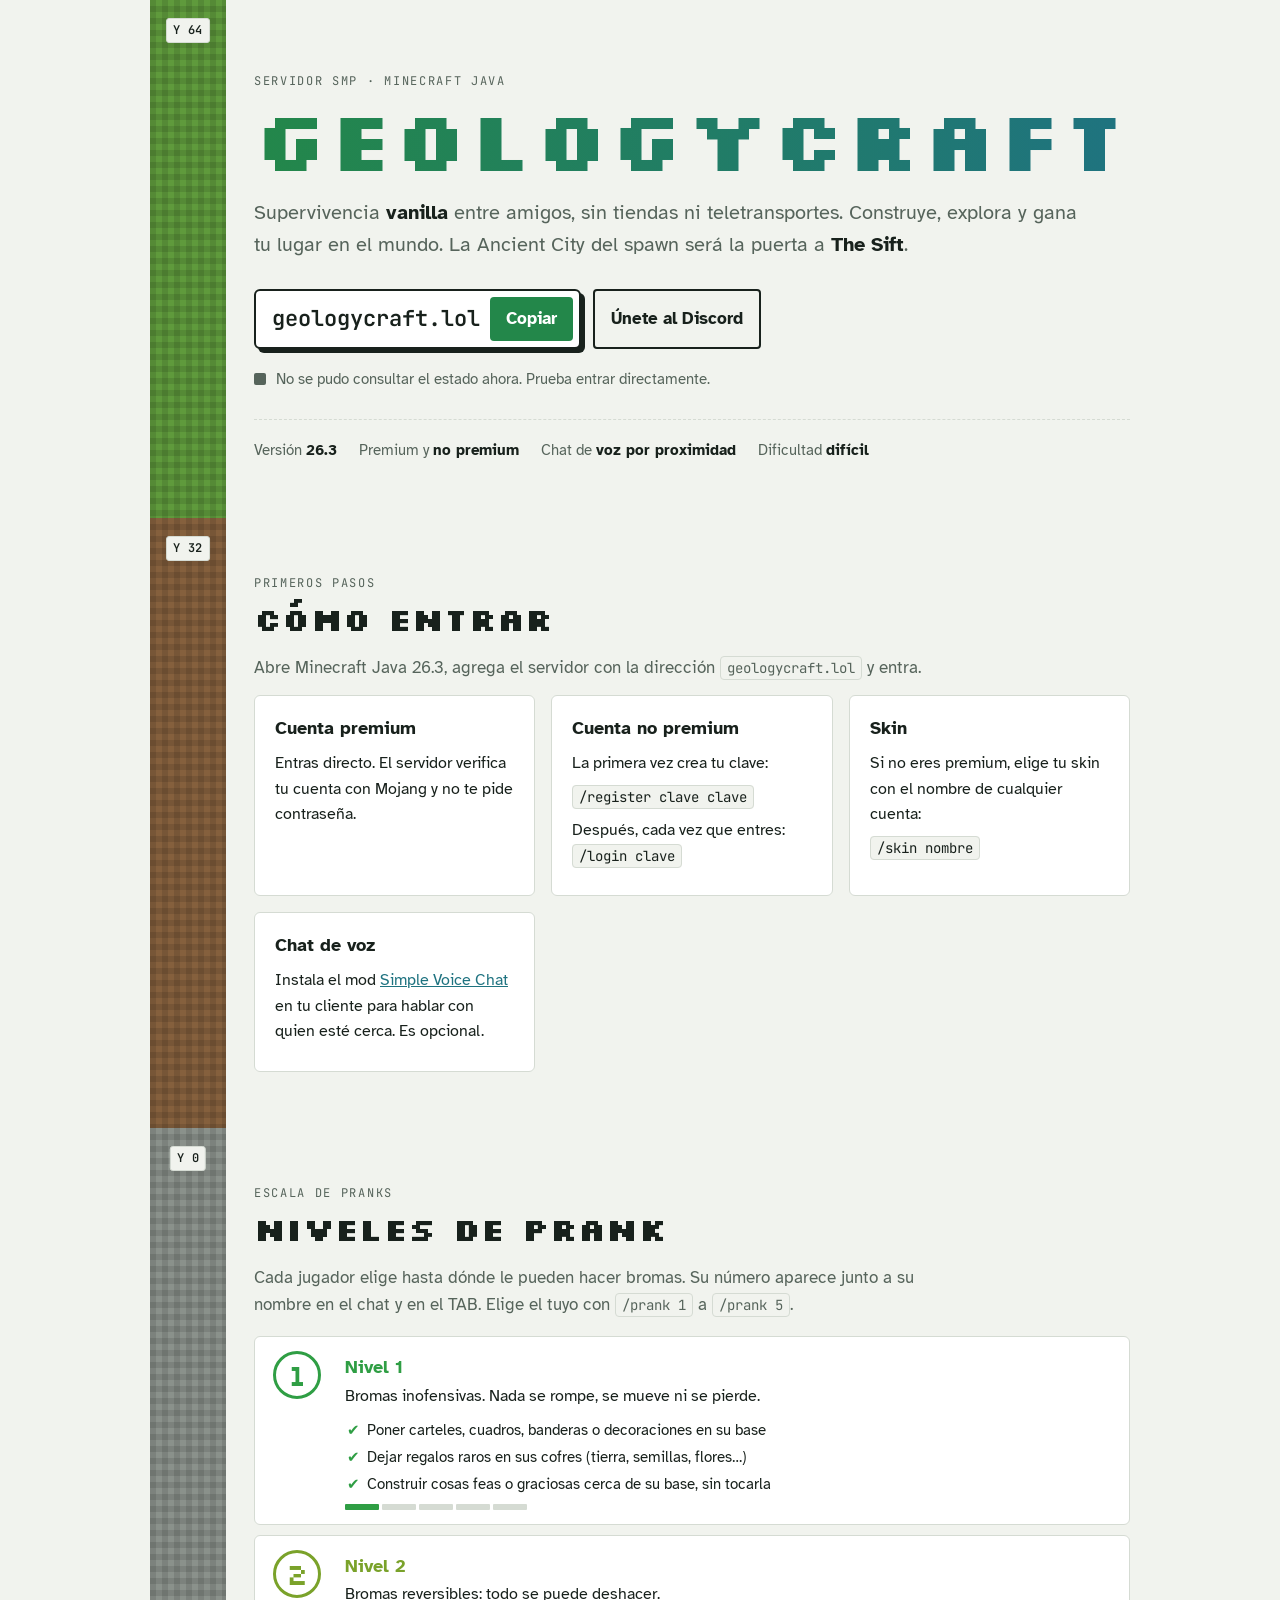
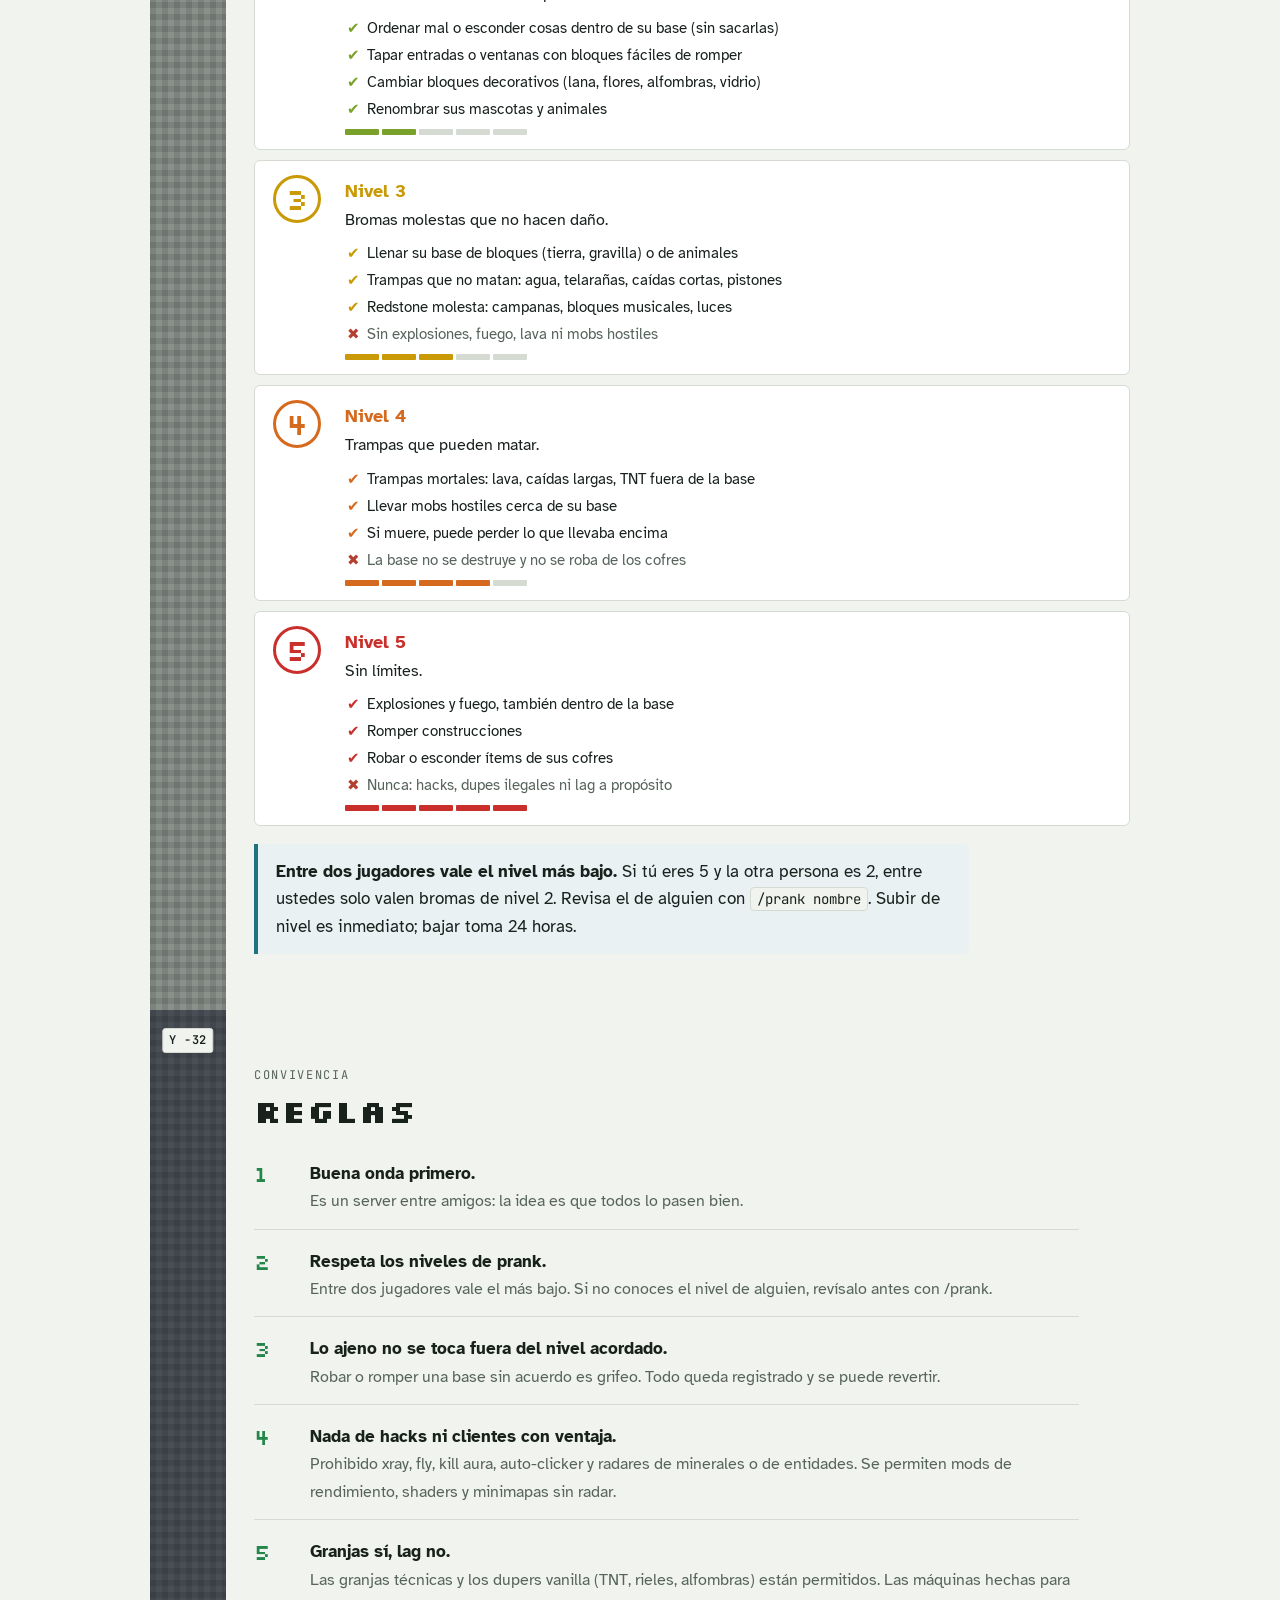
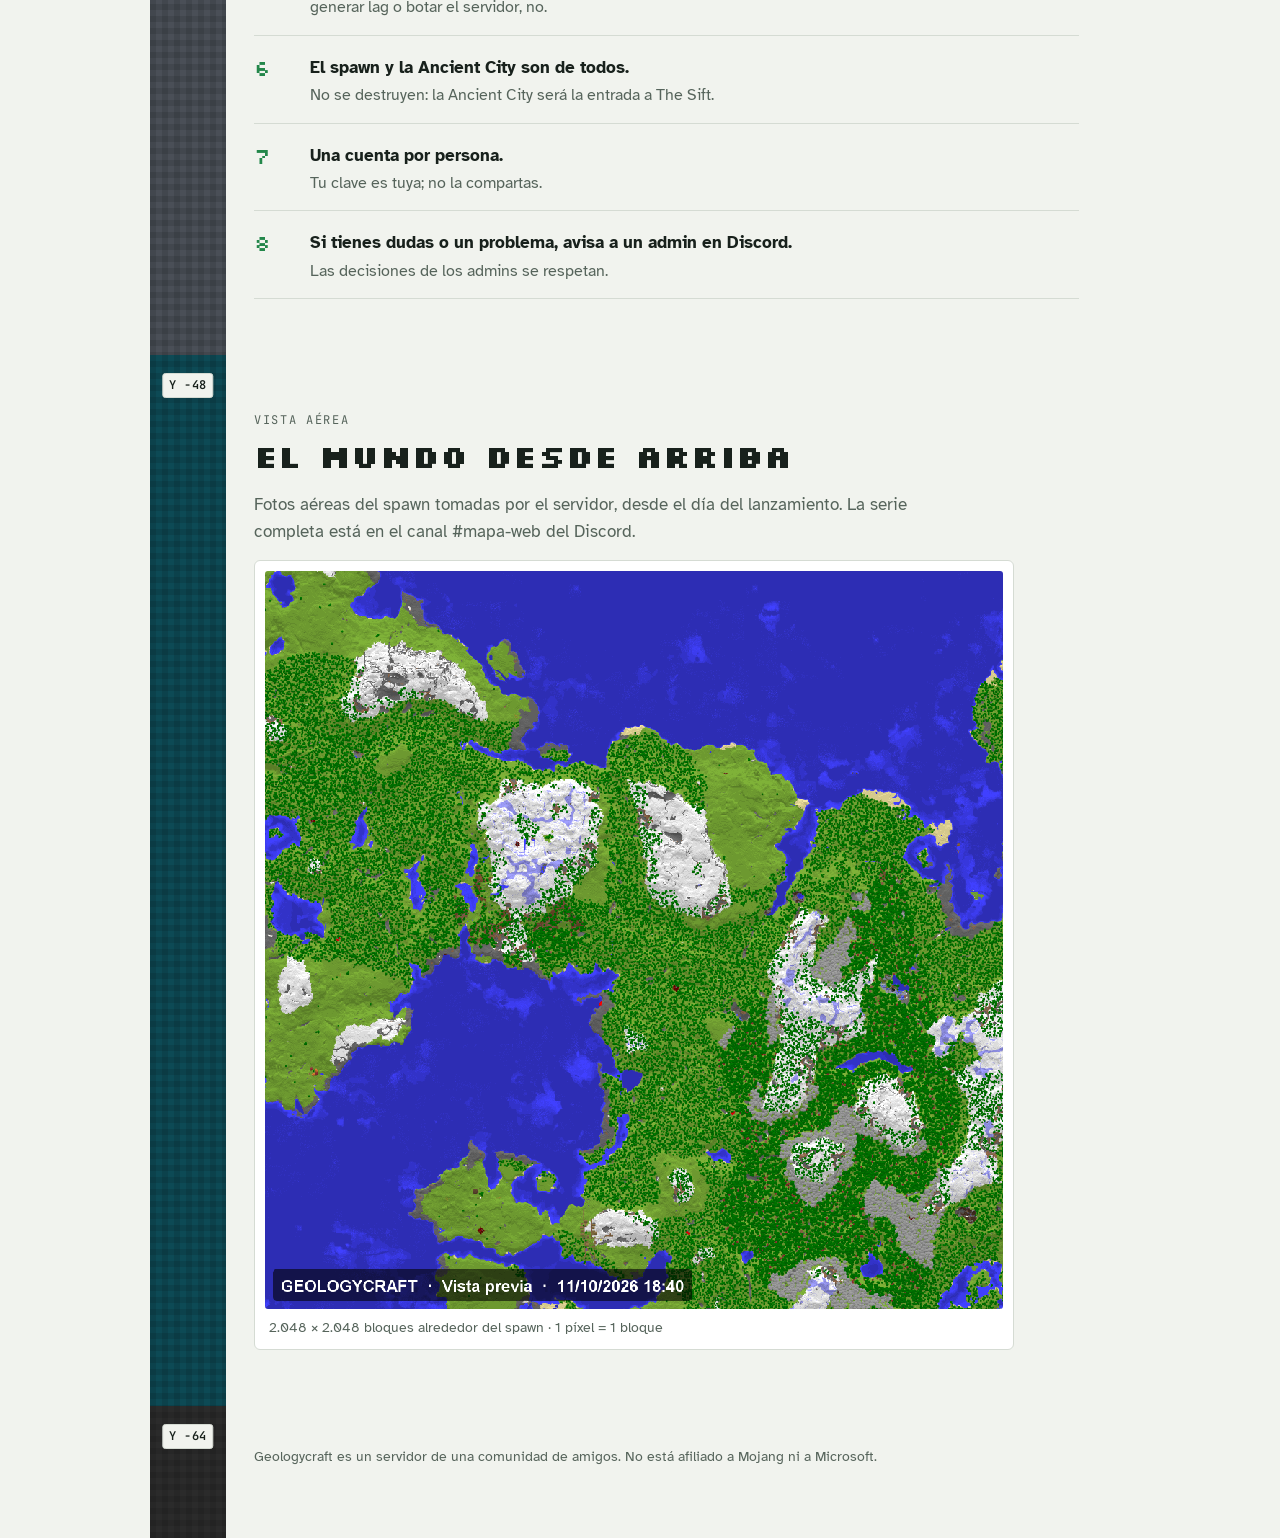
==== commit 37f0db00: "Web: index.html" ====
--- a/index.html
+++ b/index.html
@@ -298,10 +298,10 @@
       <p class="lead">Cada jugador elige hasta dónde le pueden hacer bromas. Su número aparece junto a su nombre en el chat y en el TAB. Elige el tuyo con <span class="cmd">/prank 1</span> a <span class="cmd">/prank 5</span>.</p>
       <ol class="scale">
         <li class="lvl" style="--c: var(--p1)"><span class="n" aria-hidden="true">1</span><div><h3>Nivel 1</h3><p>Bromas inofensivas. Nada se rompe, se mueve ni se pierde.</p><ul class="allow"><li>Poner carteles, cuadros, banderas o decoraciones en su base</li><li>Dejar regalos raros en sus cofres (tierra, semillas, flores…)</li><li>Construir cosas feas o graciosas cerca de su base, sin tocarla</li></ul><div class="meter" aria-hidden="true"><i class="on"></i><i></i><i></i><i></i><i></i></div></div></li>
-        <li class="lvl" style="--c: var(--p2)"><span class="n" aria-hidden="true">2</span><div><h3>Nivel 2</h3><p>Todo lo anterior, más bromas reversibles.</p><ul class="allow"><li>Ordenar mal o esconder cosas dentro de su base (sin sacarlas)</li><li>Tapar entradas o ventanas con bloques fáciles de romper</li><li>Cambiar bloques decorativos (lana, flores, alfombras, vidrio)</li><li>Renombrar sus mascotas y animales</li></ul><div class="meter" aria-hidden="true"><i class="on"></i><i class="on"></i><i></i><i></i><i></i></div></div></li>
-        <li class="lvl" style="--c: var(--p3)"><span class="n" aria-hidden="true">3</span><div><h3>Nivel 3</h3><p>Todo lo anterior, más bromas molestas que no hacen daño.</p><ul class="allow"><li>Llenar su base de bloques (tierra, gravilla) o de animales</li><li>Trampas que no matan: agua, telarañas, caídas cortas, pistones</li><li>Redstone molesta: campanas, bloques musicales, luces</li><li class="no">Sin explosiones, fuego, lava ni mobs hostiles</li></ul><div class="meter" aria-hidden="true"><i class="on"></i><i class="on"></i><i class="on"></i><i></i><i></i></div></div></li>
-        <li class="lvl" style="--c: var(--p4)"><span class="n" aria-hidden="true">4</span><div><h3>Nivel 4</h3><p>Todo lo anterior, más trampas que pueden matar.</p><ul class="allow"><li>Trampas mortales: lava, caídas largas, TNT fuera de la base</li><li>Llevar mobs hostiles cerca de su base</li><li>Si muere, puede perder lo que llevaba encima</li><li class="no">La base no se destruye y no se roba de los cofres</li></ul><div class="meter" aria-hidden="true"><i class="on"></i><i class="on"></i><i class="on"></i><i class="on"></i><i></i></div></div></li>
-        <li class="lvl" style="--c: var(--p5)"><span class="n" aria-hidden="true">5</span><div><h3>Nivel 5</h3><p>Todo lo anterior, sin límites.</p><ul class="allow"><li>Explosiones y fuego, también dentro de la base</li><li>Romper construcciones</li><li>Robar o esconder ítems de sus cofres</li><li class="no">Nunca: hacks, dupes ilegales ni lag a propósito</li></ul><div class="meter" aria-hidden="true"><i class="on"></i><i class="on"></i><i class="on"></i><i class="on"></i><i class="on"></i></div></div></li>
+        <li class="lvl" style="--c: var(--p2)"><span class="n" aria-hidden="true">2</span><div><h3>Nivel 2</h3><p>Bromas reversibles: todo se puede deshacer.</p><ul class="allow"><li>Ordenar mal o esconder cosas dentro de su base (sin sacarlas)</li><li>Tapar entradas o ventanas con bloques fáciles de romper</li><li>Cambiar bloques decorativos (lana, flores, alfombras, vidrio)</li><li>Renombrar sus mascotas y animales</li></ul><div class="meter" aria-hidden="true"><i class="on"></i><i class="on"></i><i></i><i></i><i></i></div></div></li>
+        <li class="lvl" style="--c: var(--p3)"><span class="n" aria-hidden="true">3</span><div><h3>Nivel 3</h3><p>Bromas molestas que no hacen daño.</p><ul class="allow"><li>Llenar su base de bloques (tierra, gravilla) o de animales</li><li>Trampas que no matan: agua, telarañas, caídas cortas, pistones</li><li>Redstone molesta: campanas, bloques musicales, luces</li><li class="no">Sin explosiones, fuego, lava ni mobs hostiles</li></ul><div class="meter" aria-hidden="true"><i class="on"></i><i class="on"></i><i class="on"></i><i></i><i></i></div></div></li>
+        <li class="lvl" style="--c: var(--p4)"><span class="n" aria-hidden="true">4</span><div><h3>Nivel 4</h3><p>Trampas que pueden matar.</p><ul class="allow"><li>Trampas mortales: lava, caídas largas, TNT fuera de la base</li><li>Llevar mobs hostiles cerca de su base</li><li>Si muere, puede perder lo que llevaba encima</li><li class="no">La base no se destruye y no se roba de los cofres</li></ul><div class="meter" aria-hidden="true"><i class="on"></i><i class="on"></i><i class="on"></i><i class="on"></i><i></i></div></div></li>
+        <li class="lvl" style="--c: var(--p5)"><span class="n" aria-hidden="true">5</span><div><h3>Nivel 5</h3><p>Sin límites.</p><ul class="allow"><li>Explosiones y fuego, también dentro de la base</li><li>Romper construcciones</li><li>Robar o esconder ítems de sus cofres</li><li class="no">Nunca: hacks, dupes ilegales ni lag a propósito</li></ul><div class="meter" aria-hidden="true"><i class="on"></i><i class="on"></i><i class="on"></i><i class="on"></i><i class="on"></i></div></div></li>
       </ol>
       <div class="rule-min">
         <b>Entre dos jugadores vale el nivel más bajo.</b> Si tú eres 5 y la otra persona es 2, entre ustedes solo valen bromas de nivel 2. Revisa el de alguien con <span class="cmd">/prank nombre</span>. Subir de nivel es inmediato; bajar toma 24 horas.
@@ -316,7 +316,7 @@
       <p class="eyebrow">Convivencia</p>
       <h2 id="t-reglas">Reglas</h2>
       <ol class="rules">
-        <li><div><b>Buena onda primero.</b><span>Las bromas son bienvenidas; los insultos, el acoso y la discriminación no.</span></div></li>
+        <li><div><b>Buena onda primero.</b><span>Es un server entre amigos: la idea es que todos lo pasen bien.</span></div></li>
         <li><div><b>Respeta los niveles de prank.</b><span>Entre dos jugadores vale el más bajo. Si no conoces el nivel de alguien, revísalo antes con /prank.</span></div></li>
         <li><div><b>Lo ajeno no se toca fuera del nivel acordado.</b><span>Robar o romper una base sin acuerdo es grifeo. Todo queda registrado y se puede revertir.</span></div></li>
         <li><div><b>Nada de hacks ni clientes con ventaja.</b><span>Prohibido xray, fly, kill aura, auto-clicker y radares de minerales o de entidades. Se permiten mods de rendimiento, shaders y minimapas sin radar.</span></div></li>
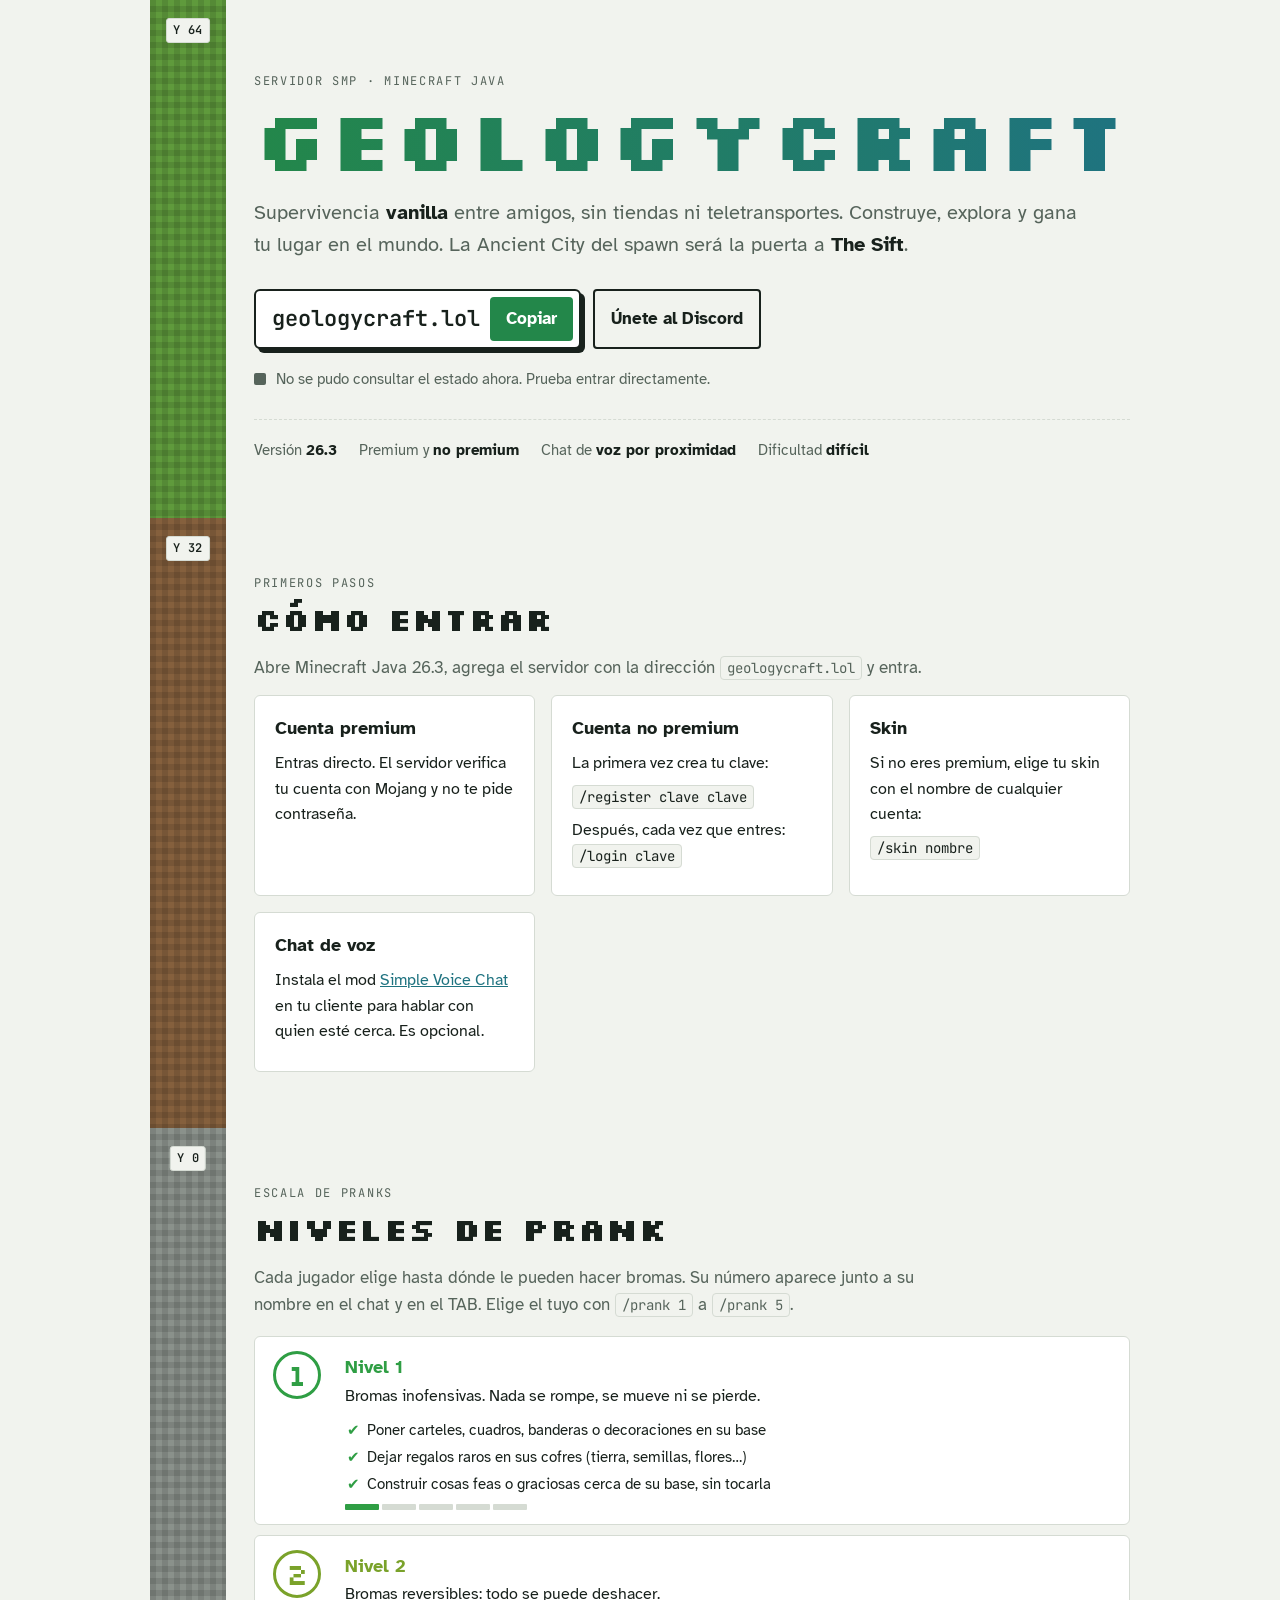
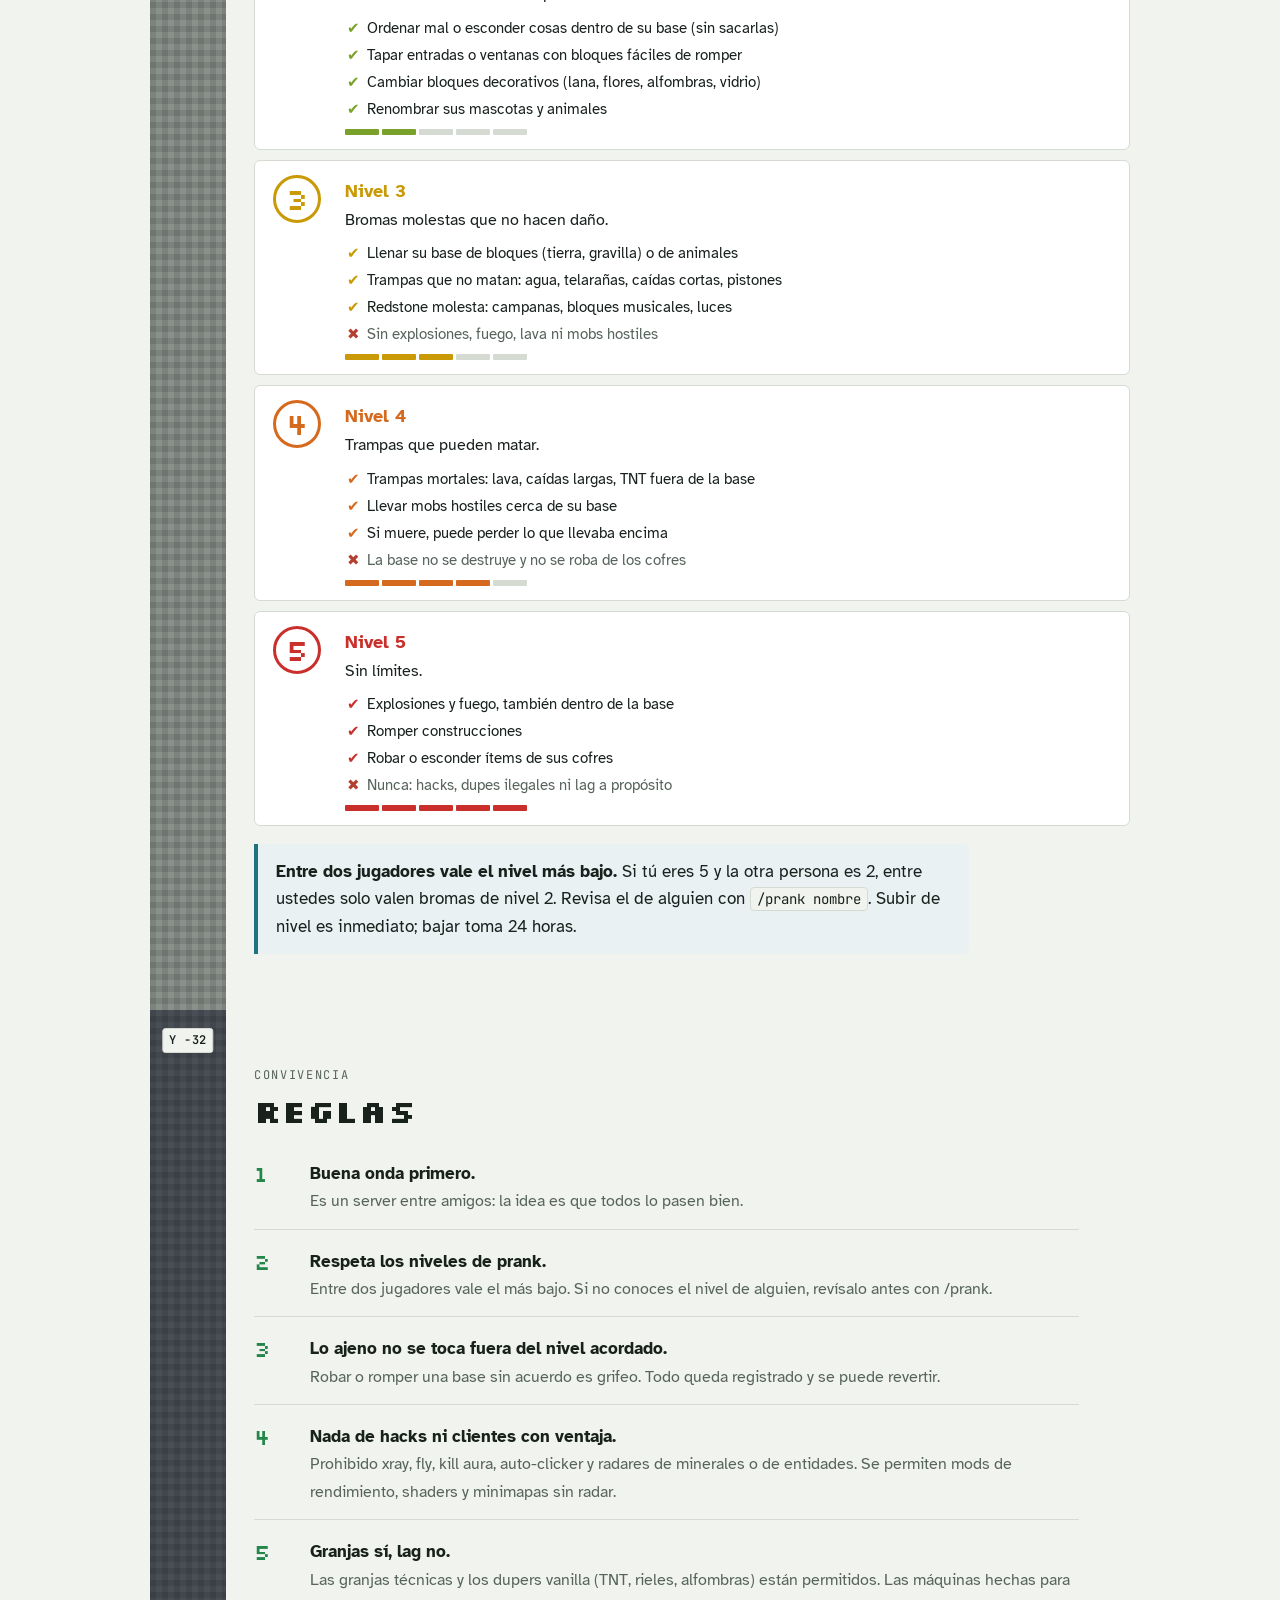
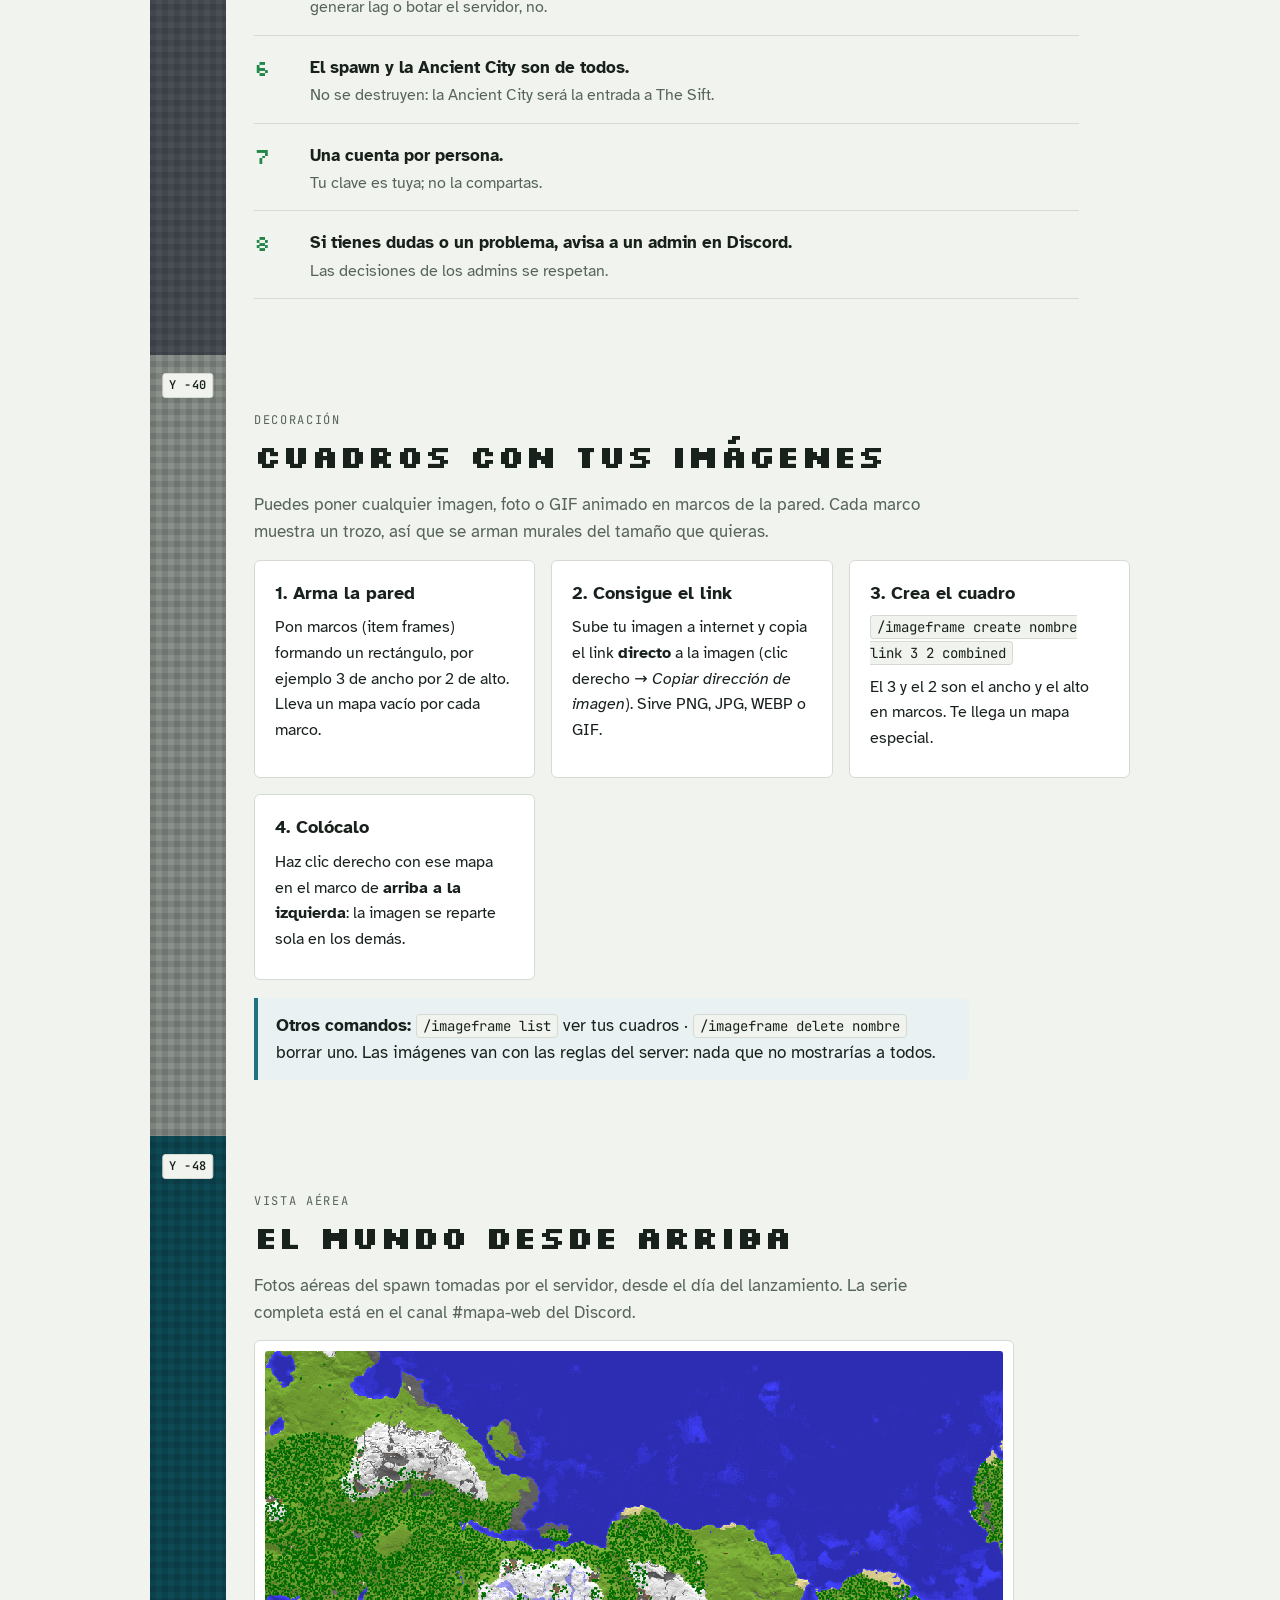
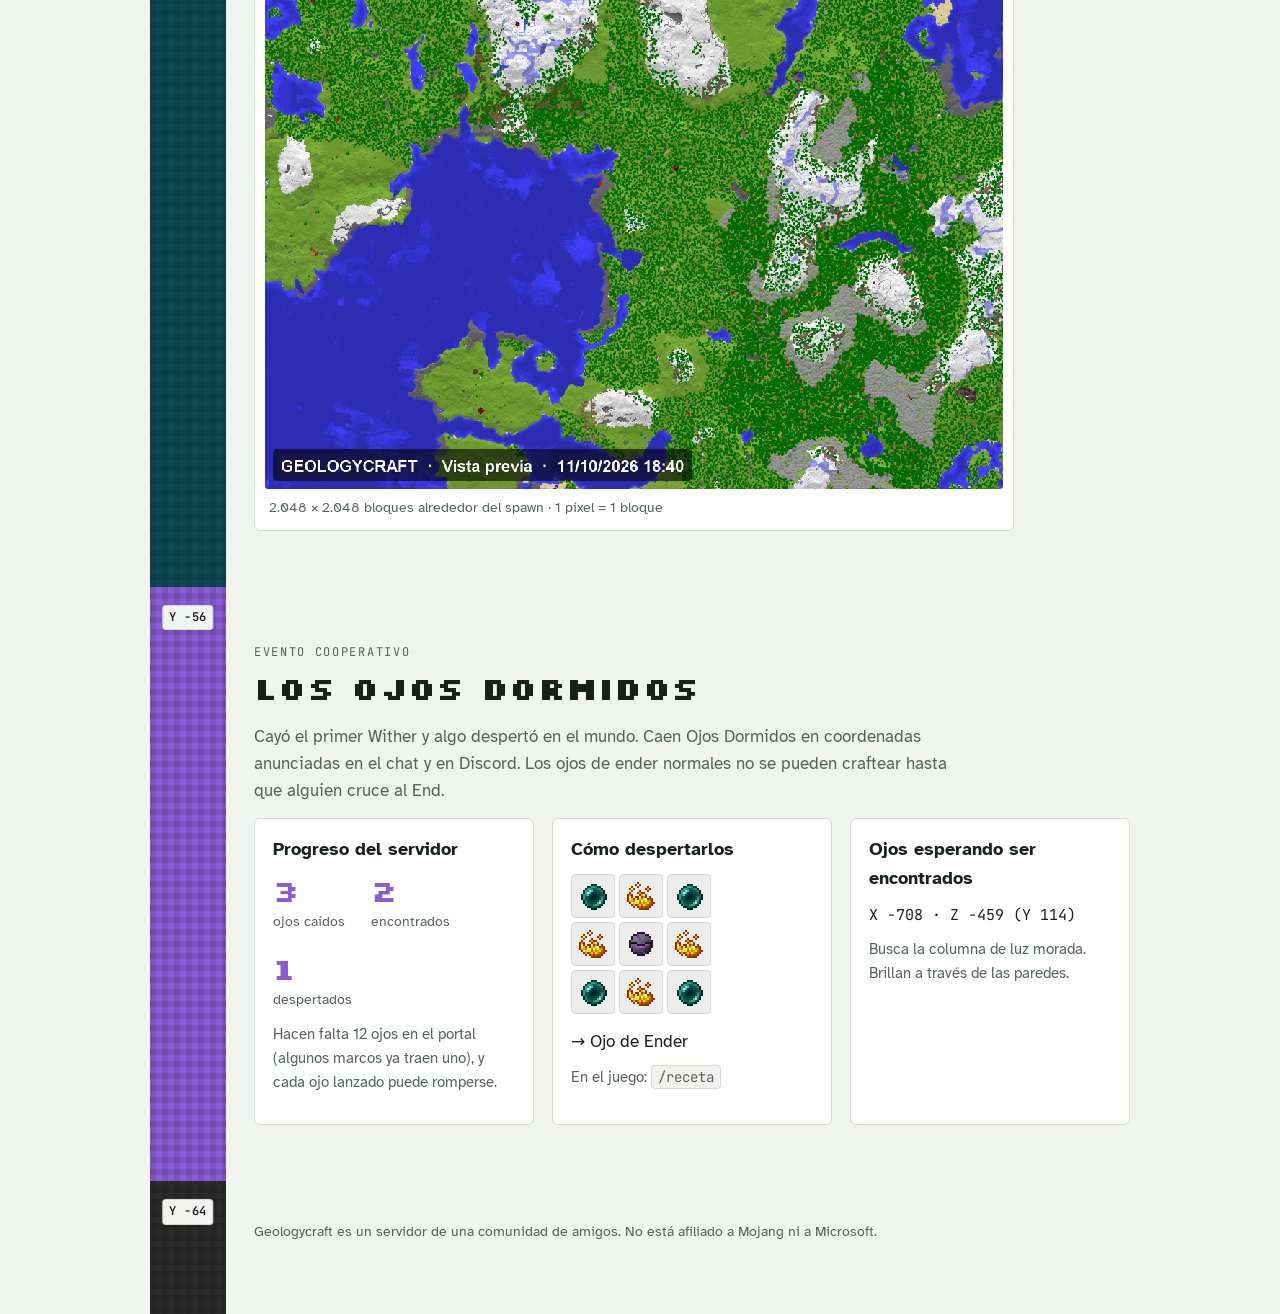
==== commit fc447447: "Web: index.html" ====
--- a/index.html
+++ b/index.html
@@ -135,6 +135,8 @@
 .step p { font-size: 16px; margin-bottom: 8px; }
 .cmd { font-family: var(--font-mono); font-size: 14px; background: var(--bg); border: 1px solid var(--line); border-radius: 4px; padding: 2px 6px; white-space: nowrap; }
 
+.step .cmd { white-space: normal; overflow-wrap: anywhere; display: inline; }
+
 /* ---------- escala de pranks ---------- */
 .scale { list-style: none; margin: 18px 0 0; padding: 0; display: grid; gap: 10px; }
 .lvl {
@@ -240,7 +242,7 @@
           <code id="addr">geologycraft.lol</code>
           <button class="copy" id="copy" type="button">Copiar</button>
         </div>
-        <a class="btn discord" href="https://discord.gg/RxxBJwTwz" target="_blank" rel="noopener">Únete al Discord</a>
+        <a class="btn discord" href="https://geologycraft.lol/invite" target="_blank" rel="noopener">Únete al Discord</a>
       </div>
 
       <div class="status" id="status" data-state="unknown" aria-live="polite">
@@ -325,6 +327,38 @@
         <li><div><b>Una cuenta por persona.</b><span>Tu clave es tuya; no la compartas.</span></div></li>
         <li><div><b>Si tienes dudas o un problema, avisa a un admin en Discord.</b><span>Las decisiones de los admins se respetan.</span></div></li>
       </ol>
+    </div>
+  </section>
+
+  <!-- Y -40: cuadros con imagenes (ImageFrame) -->
+  <section class="stratum" style="--band: var(--stone)" aria-labelledby="t-cuadros">
+    <div class="rail" aria-hidden="true"><div class="band"></div><span class="y">Y -40</span></div>
+    <div class="content">
+      <p class="eyebrow">Decoración</p>
+      <h2 id="t-cuadros">Cuadros con tus imágenes</h2>
+      <p class="lead">Puedes poner cualquier imagen, foto o GIF animado en marcos de la pared. Cada marco muestra un trozo, así que se arman murales del tamaño que quieras.</p>
+      <div class="steps">
+        <div class="step">
+          <h3>1. Arma la pared</h3>
+          <p>Pon marcos (item frames) formando un rectángulo, por ejemplo 3 de ancho por 2 de alto. Lleva un mapa vacío por cada marco.</p>
+        </div>
+        <div class="step">
+          <h3>2. Consigue el link</h3>
+          <p>Sube tu imagen a internet y copia el link <b>directo</b> a la imagen (clic derecho → <i>Copiar dirección de imagen</i>). Sirve PNG, JPG, WEBP o GIF.</p>
+        </div>
+        <div class="step">
+          <h3>3. Crea el cuadro</h3>
+          <p><span class="cmd">/imageframe create nombre link 3 2 combined</span></p>
+          <p>El 3 y el 2 son el ancho y el alto en marcos. Te llega un mapa especial.</p>
+        </div>
+        <div class="step">
+          <h3>4. Colócalo</h3>
+          <p>Haz clic derecho con ese mapa en el marco de <b>arriba a la izquierda</b>: la imagen se reparte sola en los demás.</p>
+        </div>
+      </div>
+      <div class="rule-min">
+        <b>Otros comandos:</b> <span class="cmd">/imageframe list</span> ver tus cuadros · <span class="cmd">/imageframe delete nombre</span> borrar uno. Las imágenes van con las reglas del server: nada que no mostrarías a todos.
+      </div>
     </div>
   </section>
 
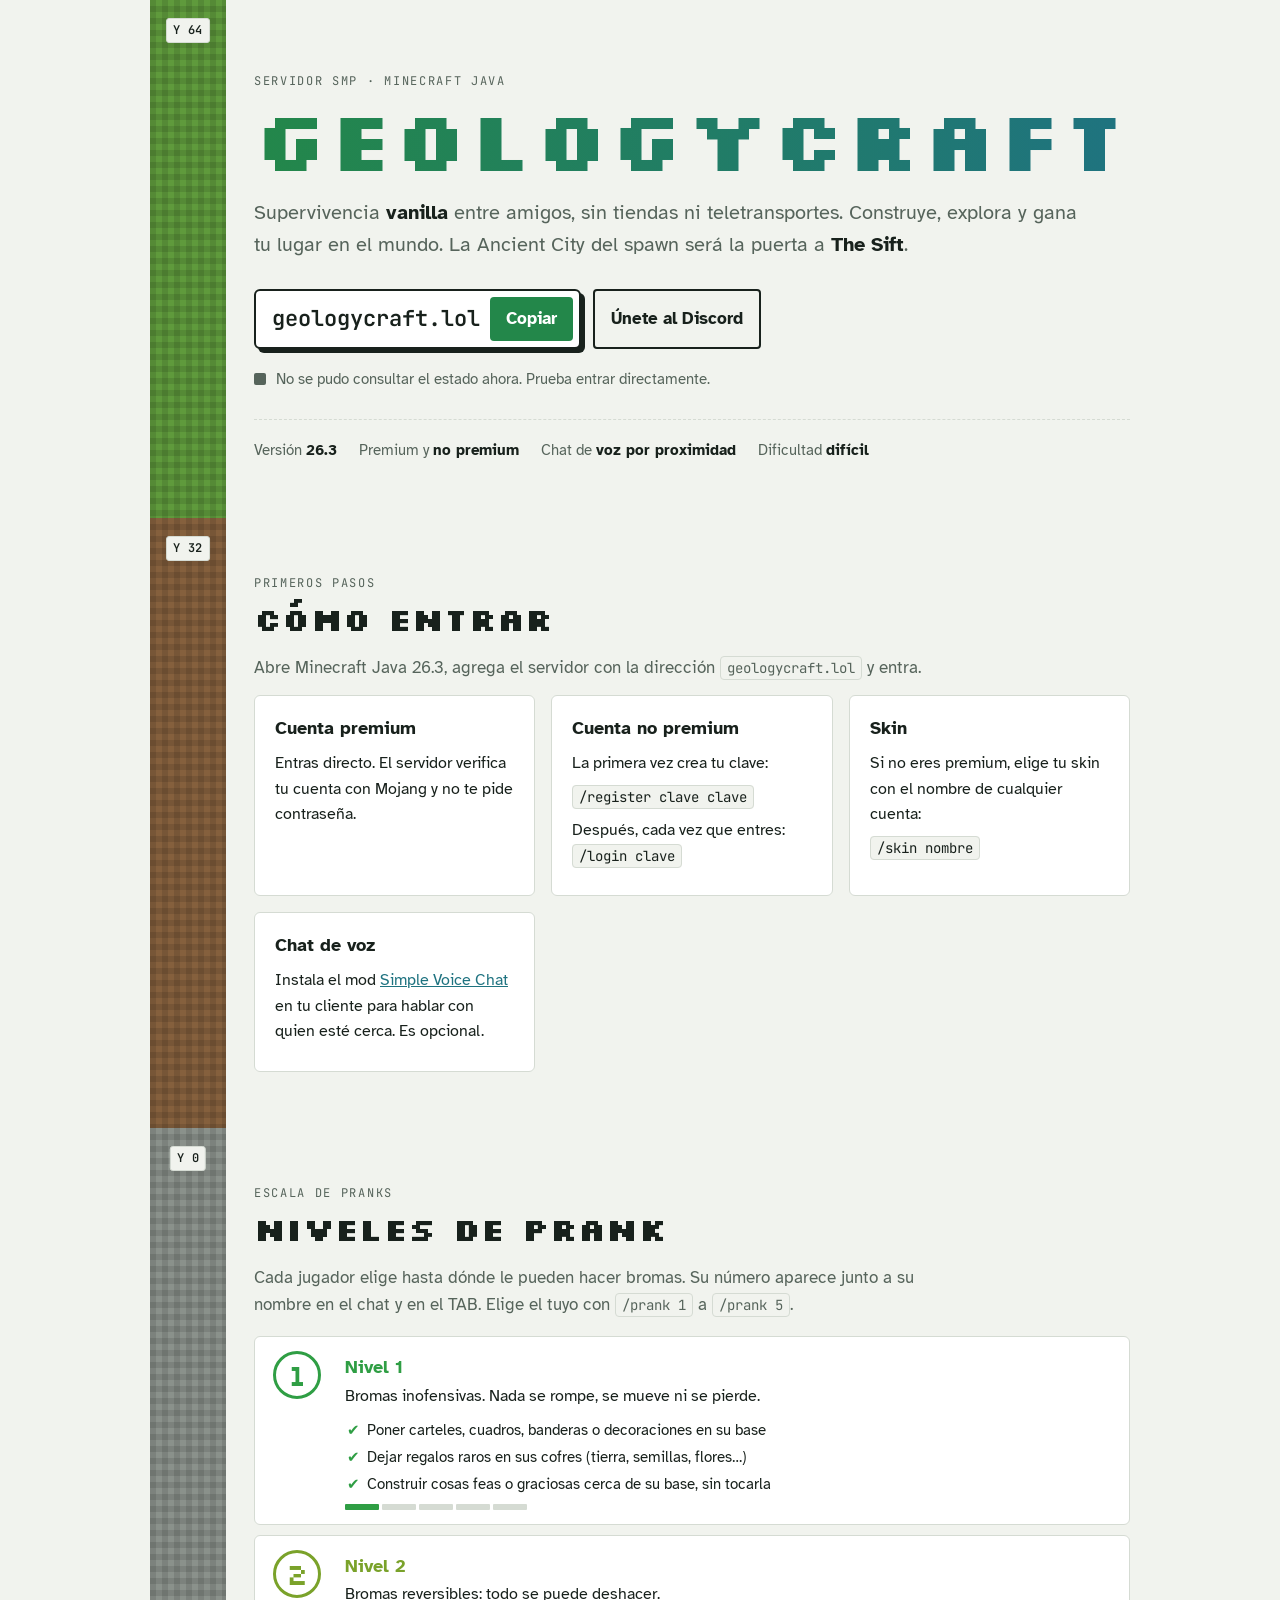
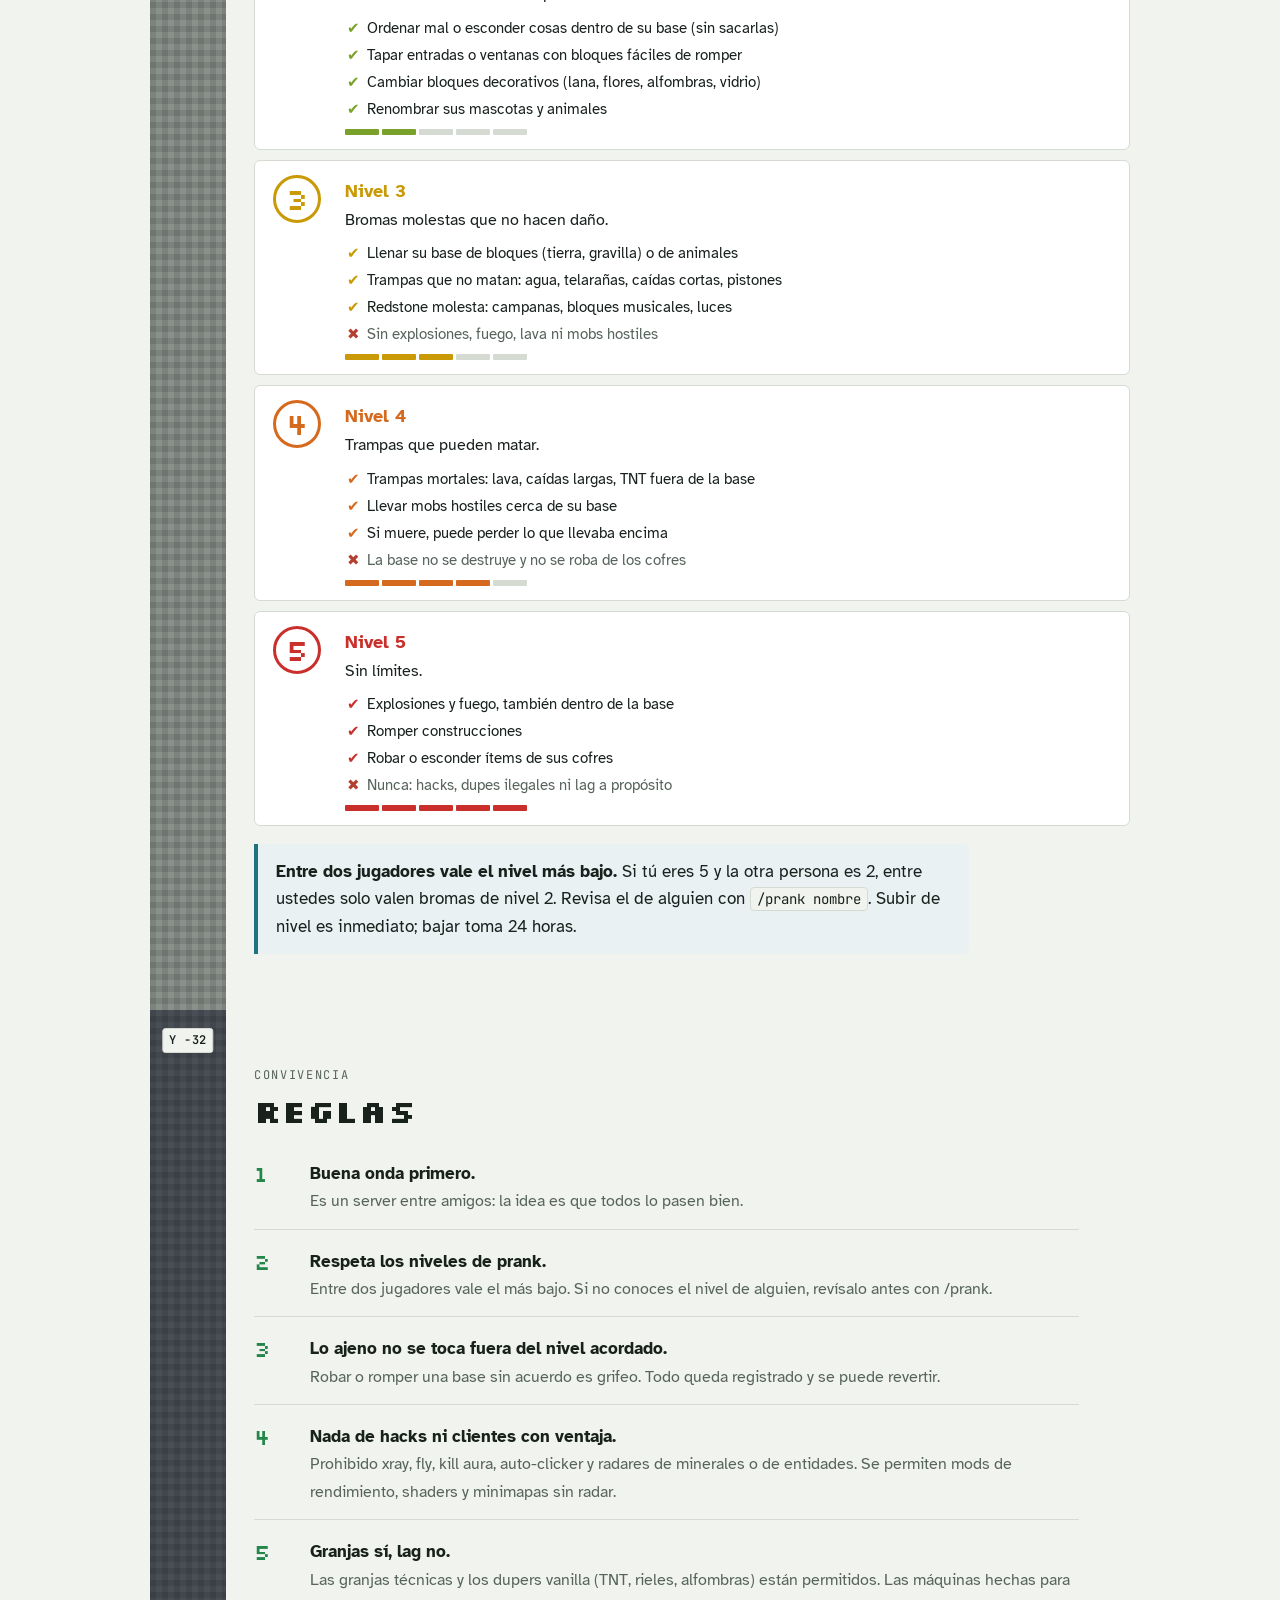
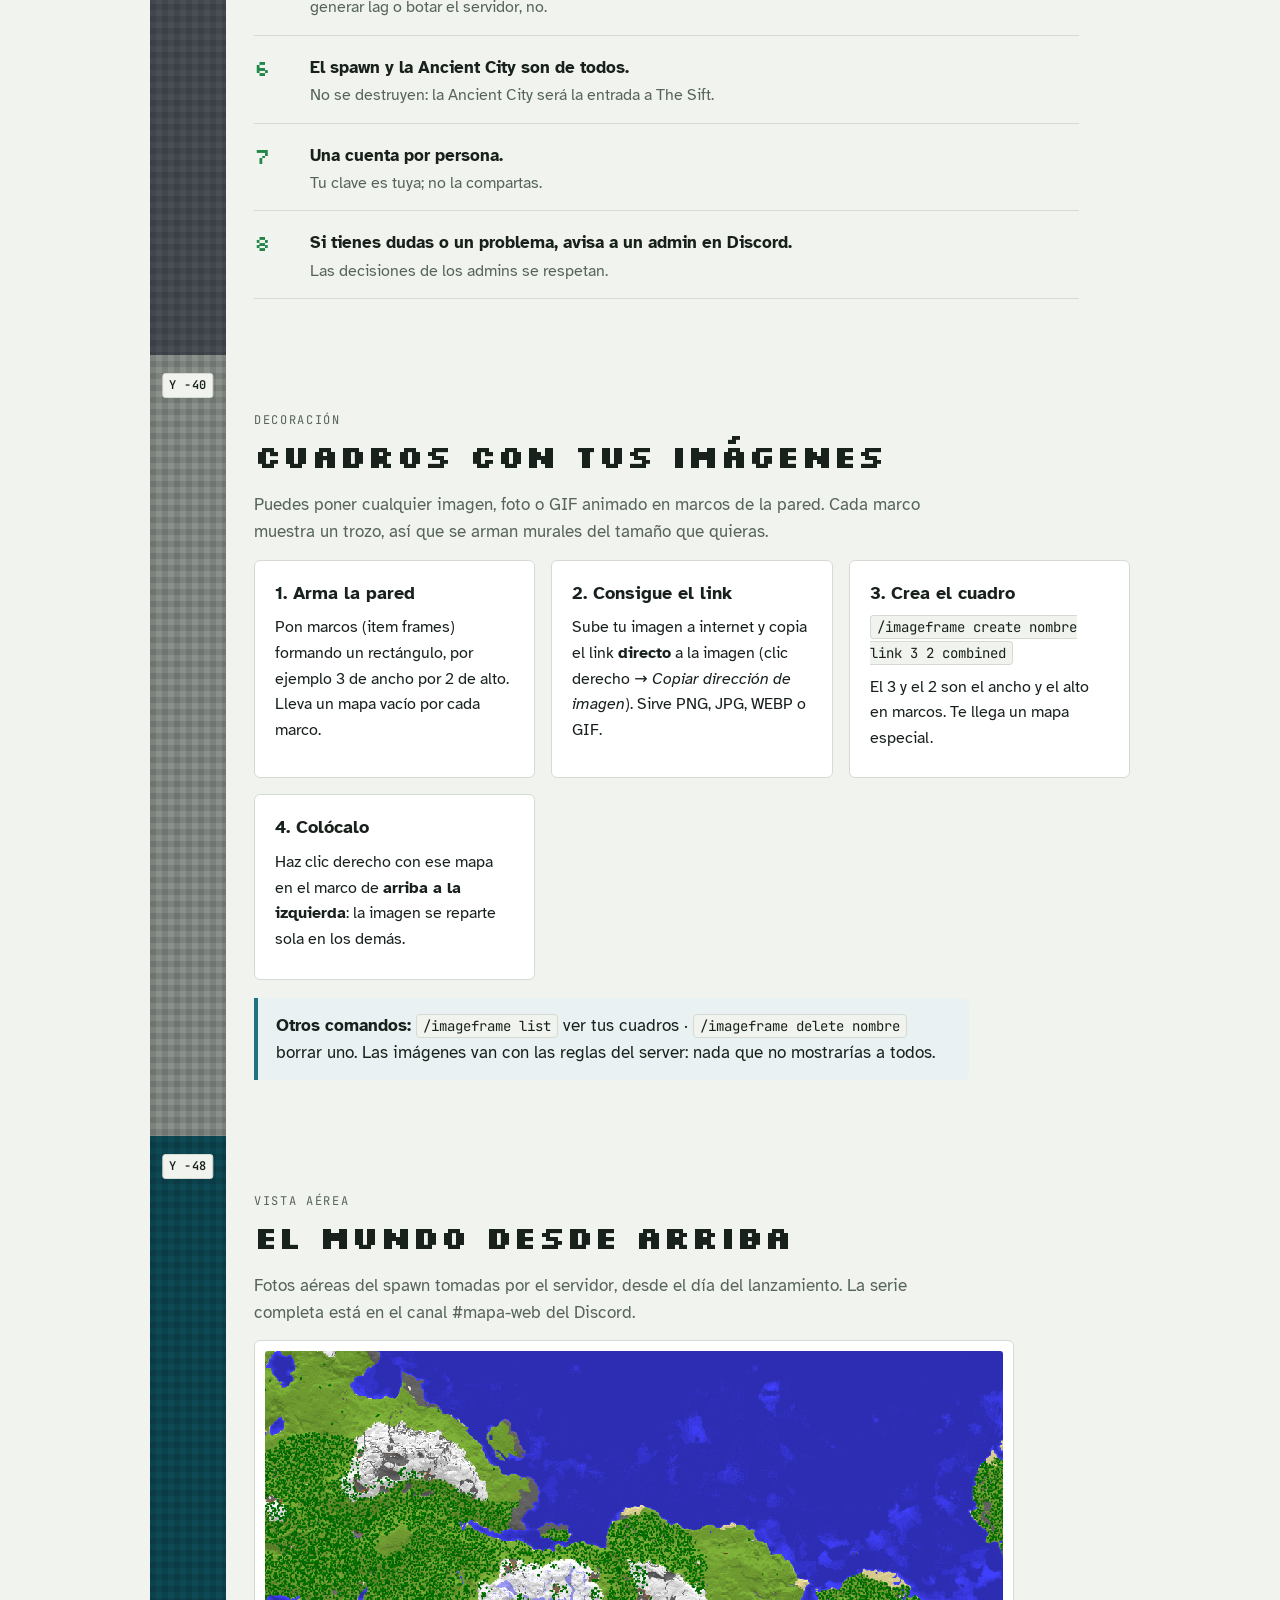
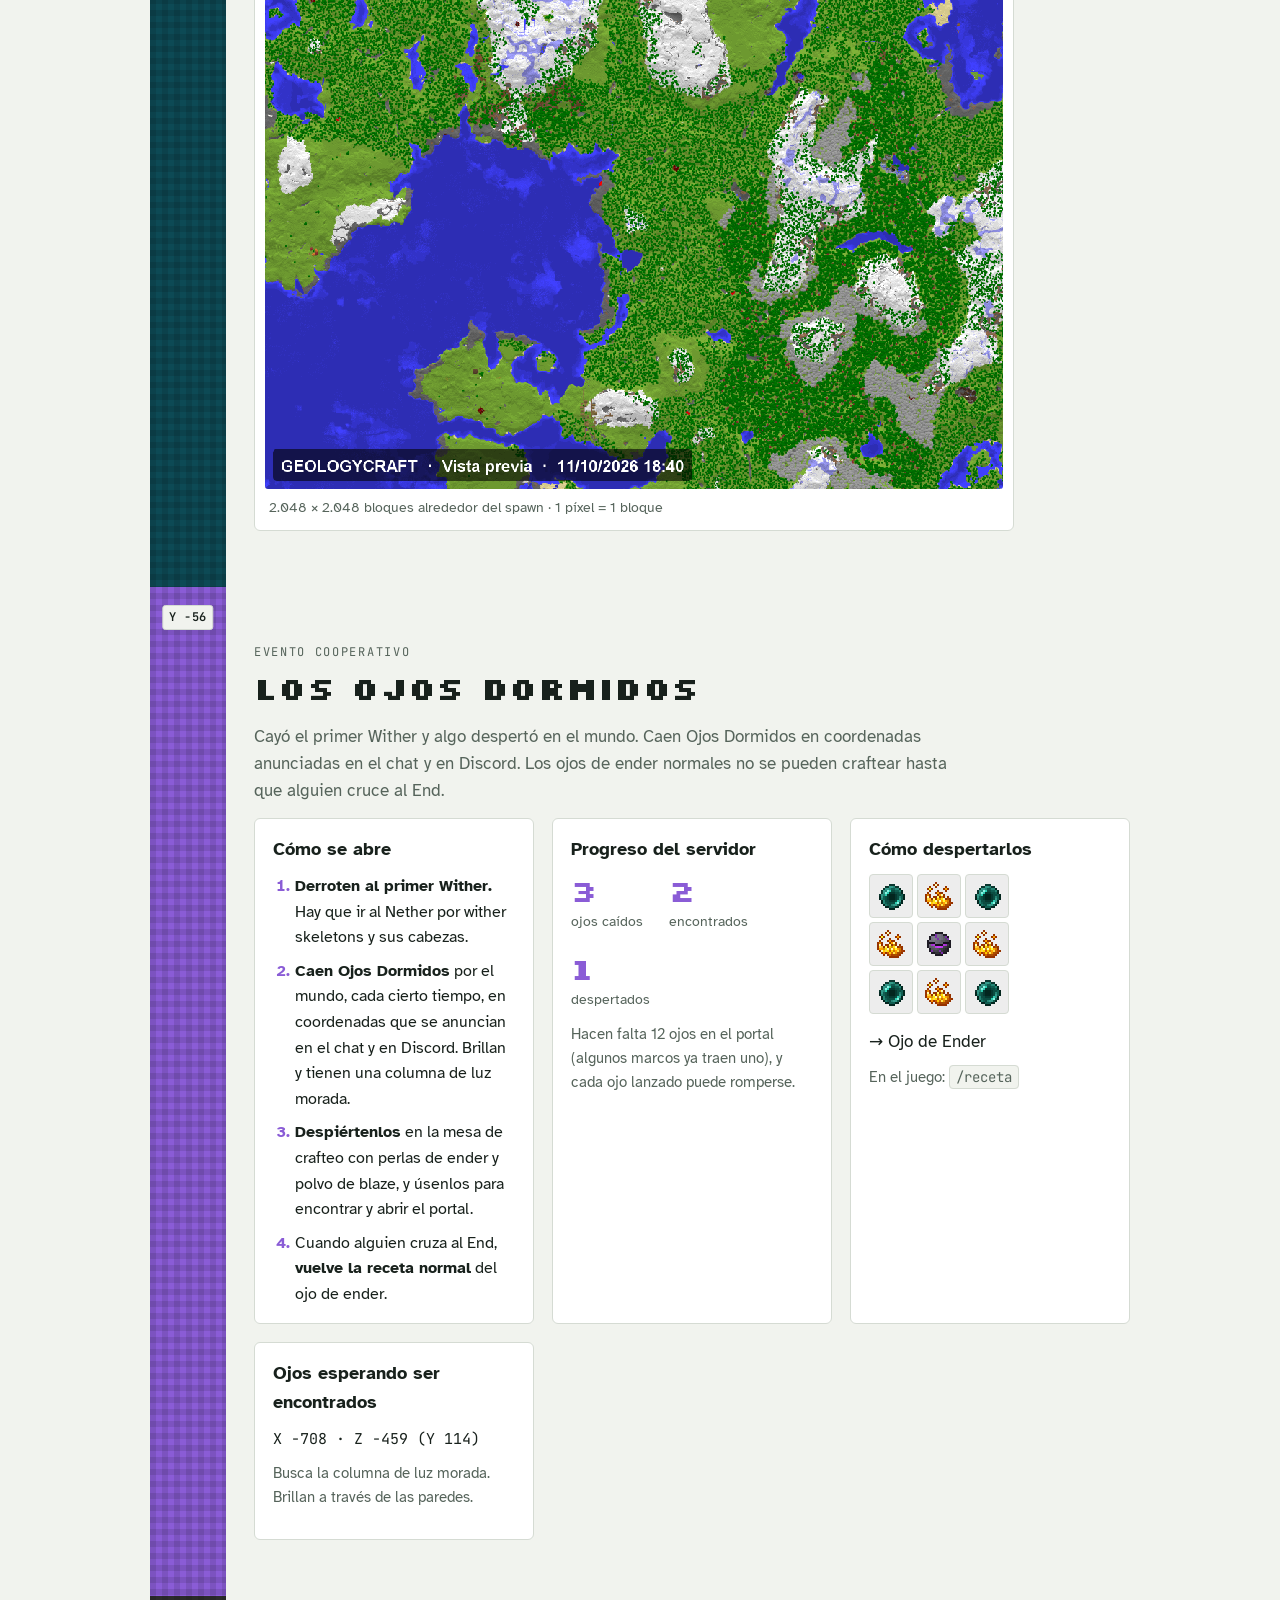
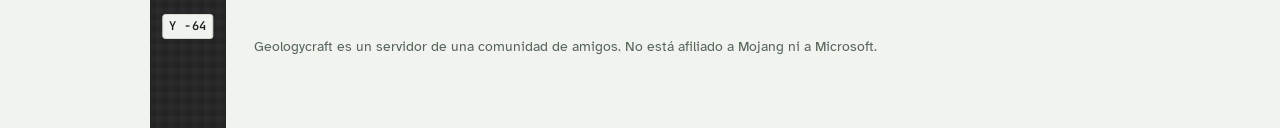
==== commit 5c10f67a: "Web: index.html" ====
--- a/index.html
+++ b/index.html
@@ -204,6 +204,8 @@
 .grid3 img { width: 32px; height: 32px; image-rendering: pixelated; }
 .coords { list-style: none; margin: 0; padding: 0; font-family: var(--font-mono); font-size: 15px; display: grid; gap: 4px; }
 .end-note { color: var(--muted); font-size: 15px; margin-top: 10px; }
+.end-steps { margin: 0; padding-left: 22px; display: grid; gap: 8px; font-size: 16px; }
+.end-steps li::marker { color: var(--end); font-weight: 700; }
 
 /* ---------- pie ---------- */
 .foot .content { padding-block: 40px 56px; color: var(--muted); font-size: 14px; }
@@ -380,14 +382,23 @@
   </section>
 
   <!-- Y -56: el End (aparece cuando cae el primer Wither) -->
-  <section class="stratum" id="end" style="--band: var(--end)" aria-labelledby="t-end" hidden>
+  <section class="stratum" id="end" style="--band: var(--end)" aria-labelledby="t-end">
     <div class="rail" aria-hidden="true"><div class="band"></div><span class="y">Y -56</span></div>
     <div class="content">
       <p class="eyebrow">Evento cooperativo</p>
-      <h2 id="t-end">Los Ojos Dormidos</h2>
-      <p class="lead" id="end-lead"></p>
+      <h2 id="t-end">El End está sellado</h2>
+      <p class="lead" id="end-lead">En Geologycraft el End no se abre como siempre: los ojos de ender <b>no se pueden craftear</b> y el portal se gana entre todos.</p>
       <div class="end-box">
-        <div class="end-card">
+        <div class="end-card" id="end-pasos">
+          <h3>Cómo se abre</h3>
+          <ol class="end-steps">
+            <li><b>Derroten al primer Wither.</b> Hay que ir al Nether por wither skeletons y sus cabezas.</li>
+            <li><b>Caen Ojos Dormidos</b> por el mundo, cada cierto tiempo, en coordenadas que se anuncian en el chat y en Discord. Brillan y tienen una columna de luz morada.</li>
+            <li><b>Despiértenlos</b> en la mesa de crafteo con perlas de ender y polvo de blaze, y úsenlos para encontrar y abrir el portal.</li>
+            <li>Cuando alguien cruza al End, <b>vuelve la receta normal</b> del ojo de ender.</li>
+          </ol>
+        </div>
+        <div class="end-card" id="end-progreso" hidden>
           <h3>Progreso del servidor</h3>
           <div class="end-nums">
             <div><b id="end-caidos">0</b><span>ojos caídos</span></div>
@@ -408,7 +419,7 @@
           </div>
           <p class="end-note">En el juego: <span class="cmd">/receta</span></p>
         </div>
-        <div class="end-card" id="end-ojos-card">
+        <div class="end-card" id="end-ojos-card" hidden>
           <h3>Ojos esperando ser encontrados</h3>
           <ul class="coords" id="end-ojos"></ul>
           <p class="end-note">Busca la columna de luz morada. Brillan a través de las paredes.</p>
@@ -454,8 +465,10 @@
   fetch('end.json?t=' + Date.now(), { cache: 'no-store' })
     .then(function (r) { return r.ok ? r.json() : null; })
     .then(function (e) {
-      if (!e || !e.fase || e.fase === 'bloqueado') return;
-      var sec = document.getElementById('end');
+      if (!e || !e.fase || e.fase === 'bloqueado') return; // queda el texto de "sellado"
+      document.getElementById('t-end').textContent = 'Los Ojos Dormidos';
+      document.getElementById('end-progreso').hidden = false;
+      document.getElementById('end-ojos-card').hidden = false;
       document.getElementById('end-caidos').textContent = e.caidos || 0;
       document.getElementById('end-encontrados').textContent = e.encontrados || 0;
       document.getElementById('end-despertados').textContent = e.despertados || 0;
@@ -476,10 +489,10 @@
         document.getElementById('t-end').textContent = 'El End está abierto';
         lead.textContent = quien + (fecha ? ' el ' + fecha : '') + '. Los ojos despertaron y el portal se abrió: ya se pueden craftear ojos de ender normales.';
         document.getElementById('end-ojos-card').hidden = true;
+        document.getElementById('end-pasos').hidden = true;
       } else {
         lead.textContent = quien + (fecha ? ' el ' + fecha : '') + ' y algo despertó en el mundo. Caen Ojos Dormidos en coordenadas anunciadas en el chat y en Discord. Los ojos de ender normales no se pueden craftear hasta que alguien cruce al End.';
       }
-      sec.hidden = false;
     })
     .catch(function () {});
 
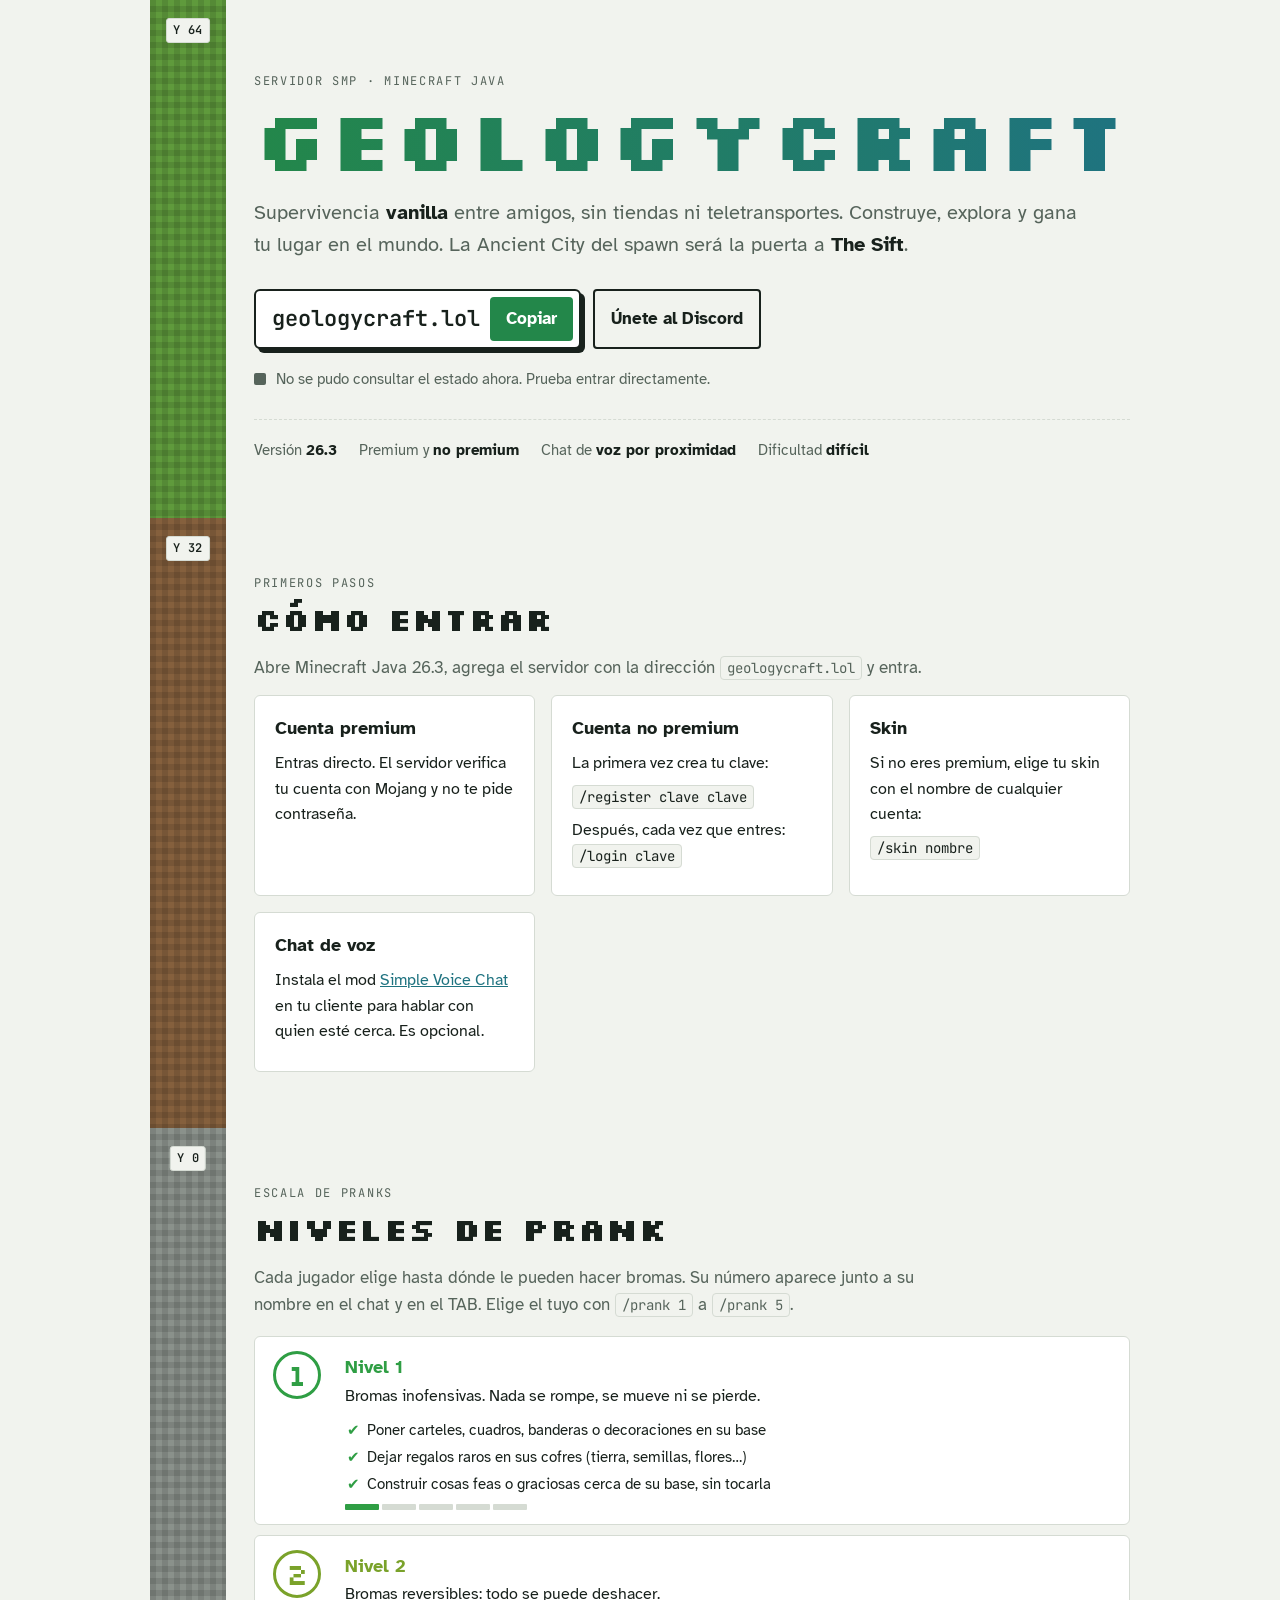
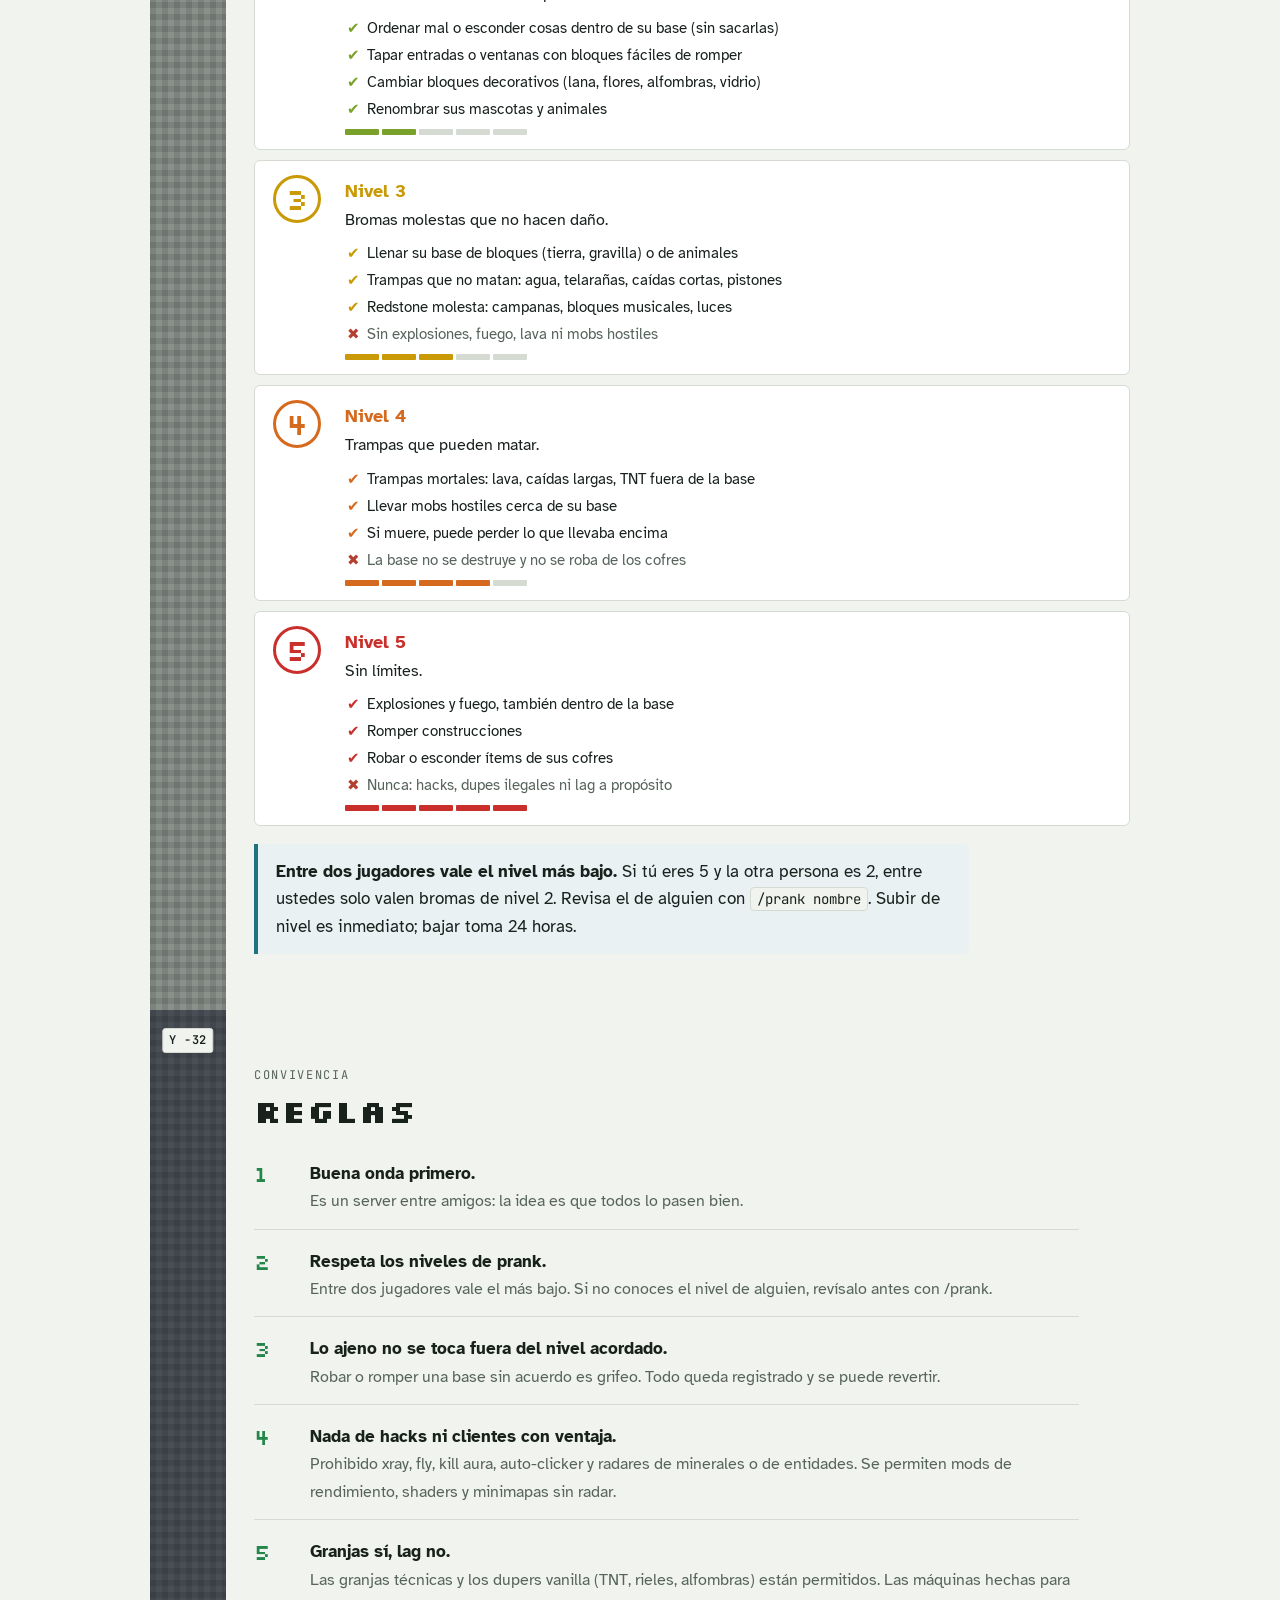
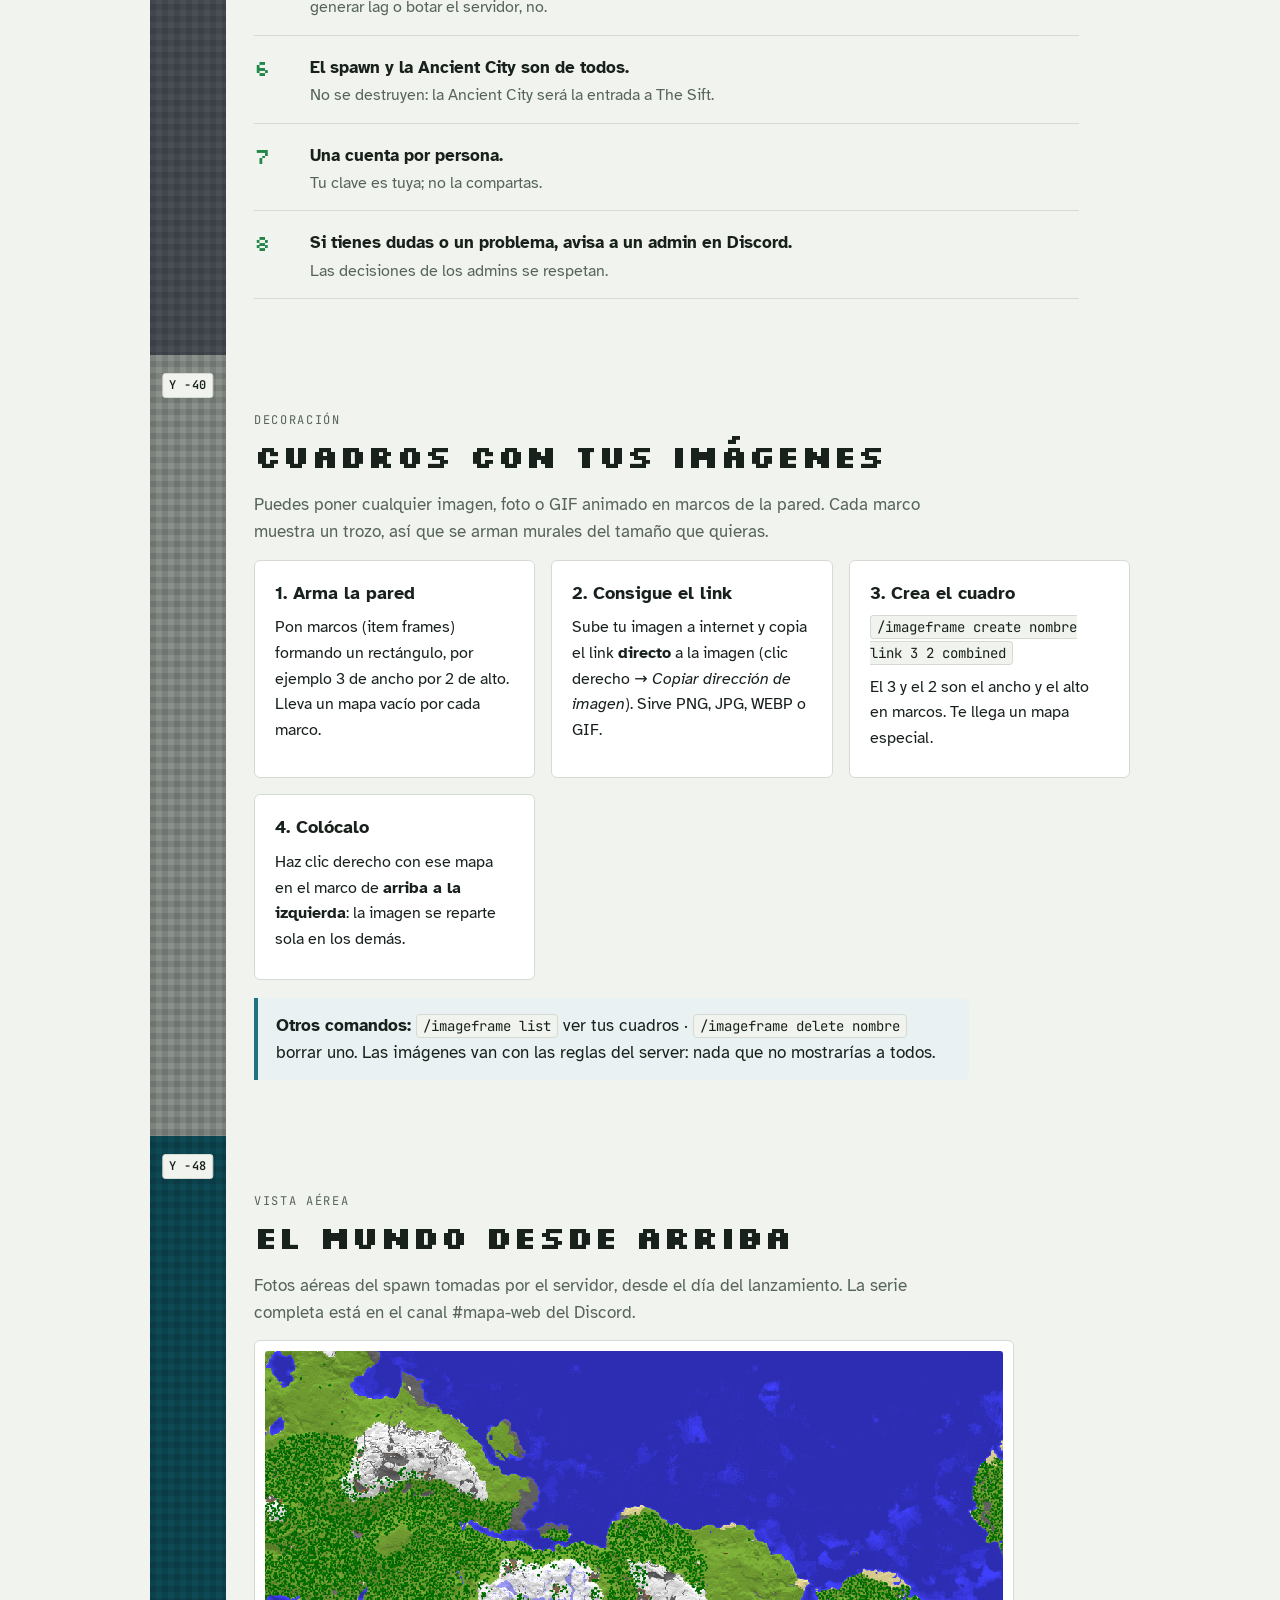
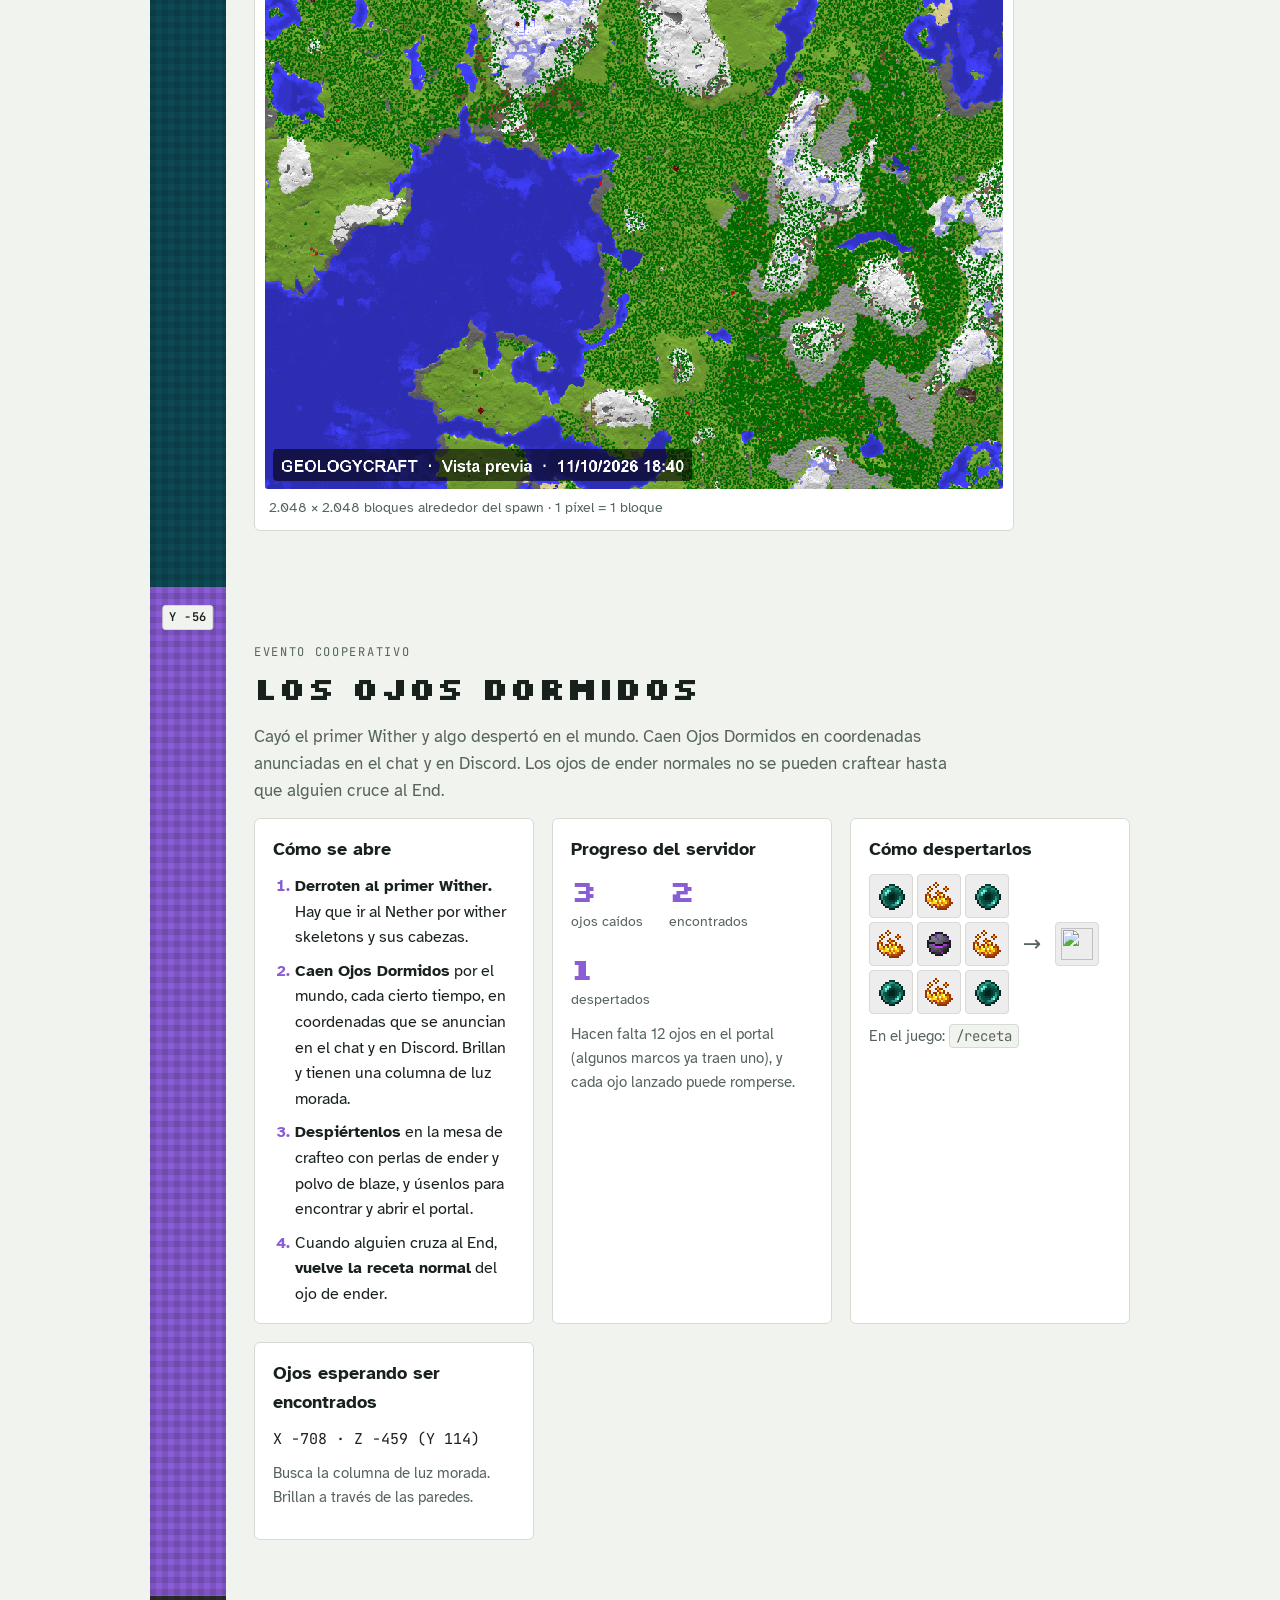
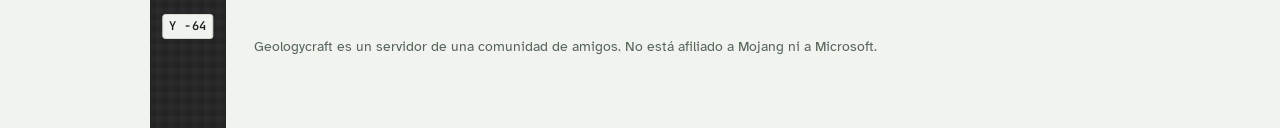
==== commit 1d8211c8: "Web: index.html" ====
--- a/index.html
+++ b/index.html
@@ -202,6 +202,8 @@
 .grid3 span { width: 44px; height: 44px; display: grid; place-items: center; font-size: 11px; font-weight: 700; border-radius: 4px;
   background: color-mix(in srgb, var(--fg) 8%, var(--surface)); border: 1px solid var(--line); color: var(--fg); }
 .grid3 img { width: 32px; height: 32px; image-rendering: pixelated; }
+.grid3.one { grid-template-columns: 44px; }
+.recipe-out { font-size: 22px; color: var(--muted); }
 .coords { list-style: none; margin: 0; padding: 0; font-family: var(--font-mono); font-size: 15px; display: grid; gap: 4px; }
 .end-note { color: var(--muted); font-size: 15px; margin-top: 10px; }
 .end-steps { margin: 0; padding-left: 22px; display: grid; gap: 8px; font-size: 16px; }
@@ -415,7 +417,7 @@
               <span title="Polvo de blaze"><img src="polvo-blaze.png" alt=""></span><span title="Ojo Dormido"><img src="ojo-dormido.png" alt=""></span><span title="Polvo de blaze"><img src="polvo-blaze.png" alt=""></span>
               <span title="Perla de ender"><img src="perla-ender.png" alt=""></span><span title="Polvo de blaze"><img src="polvo-blaze.png" alt=""></span><span title="Perla de ender"><img src="perla-ender.png" alt=""></span>
             </div>
-            <span aria-hidden="true">→ Ojo de Ender</span>
+            <span class="recipe-out" aria-hidden="true">→</span><div class="grid3 one" role="img" aria-label="Ojo de Ender"><span title="Ojo de Ender"><img src="ojo-ender.png" alt=""></span></div>
           </div>
           <p class="end-note">En el juego: <span class="cmd">/receta</span></p>
         </div>
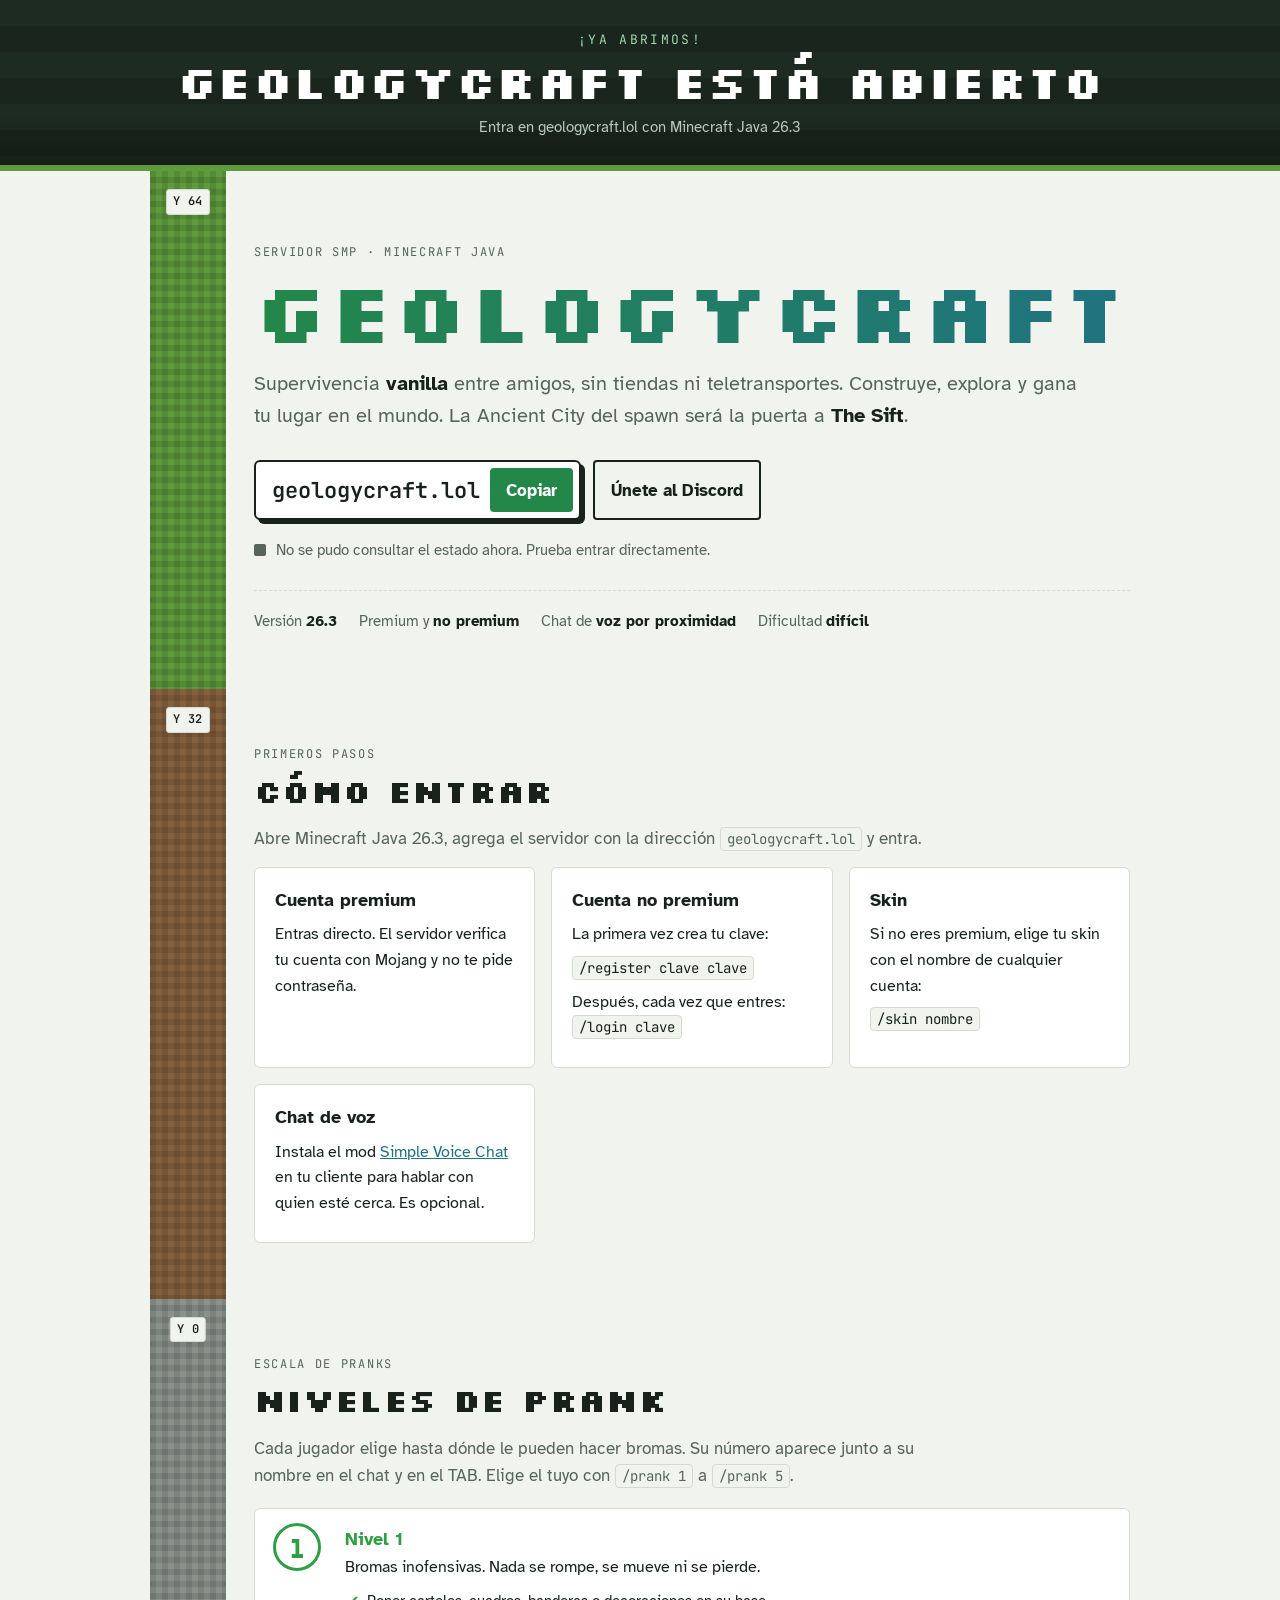
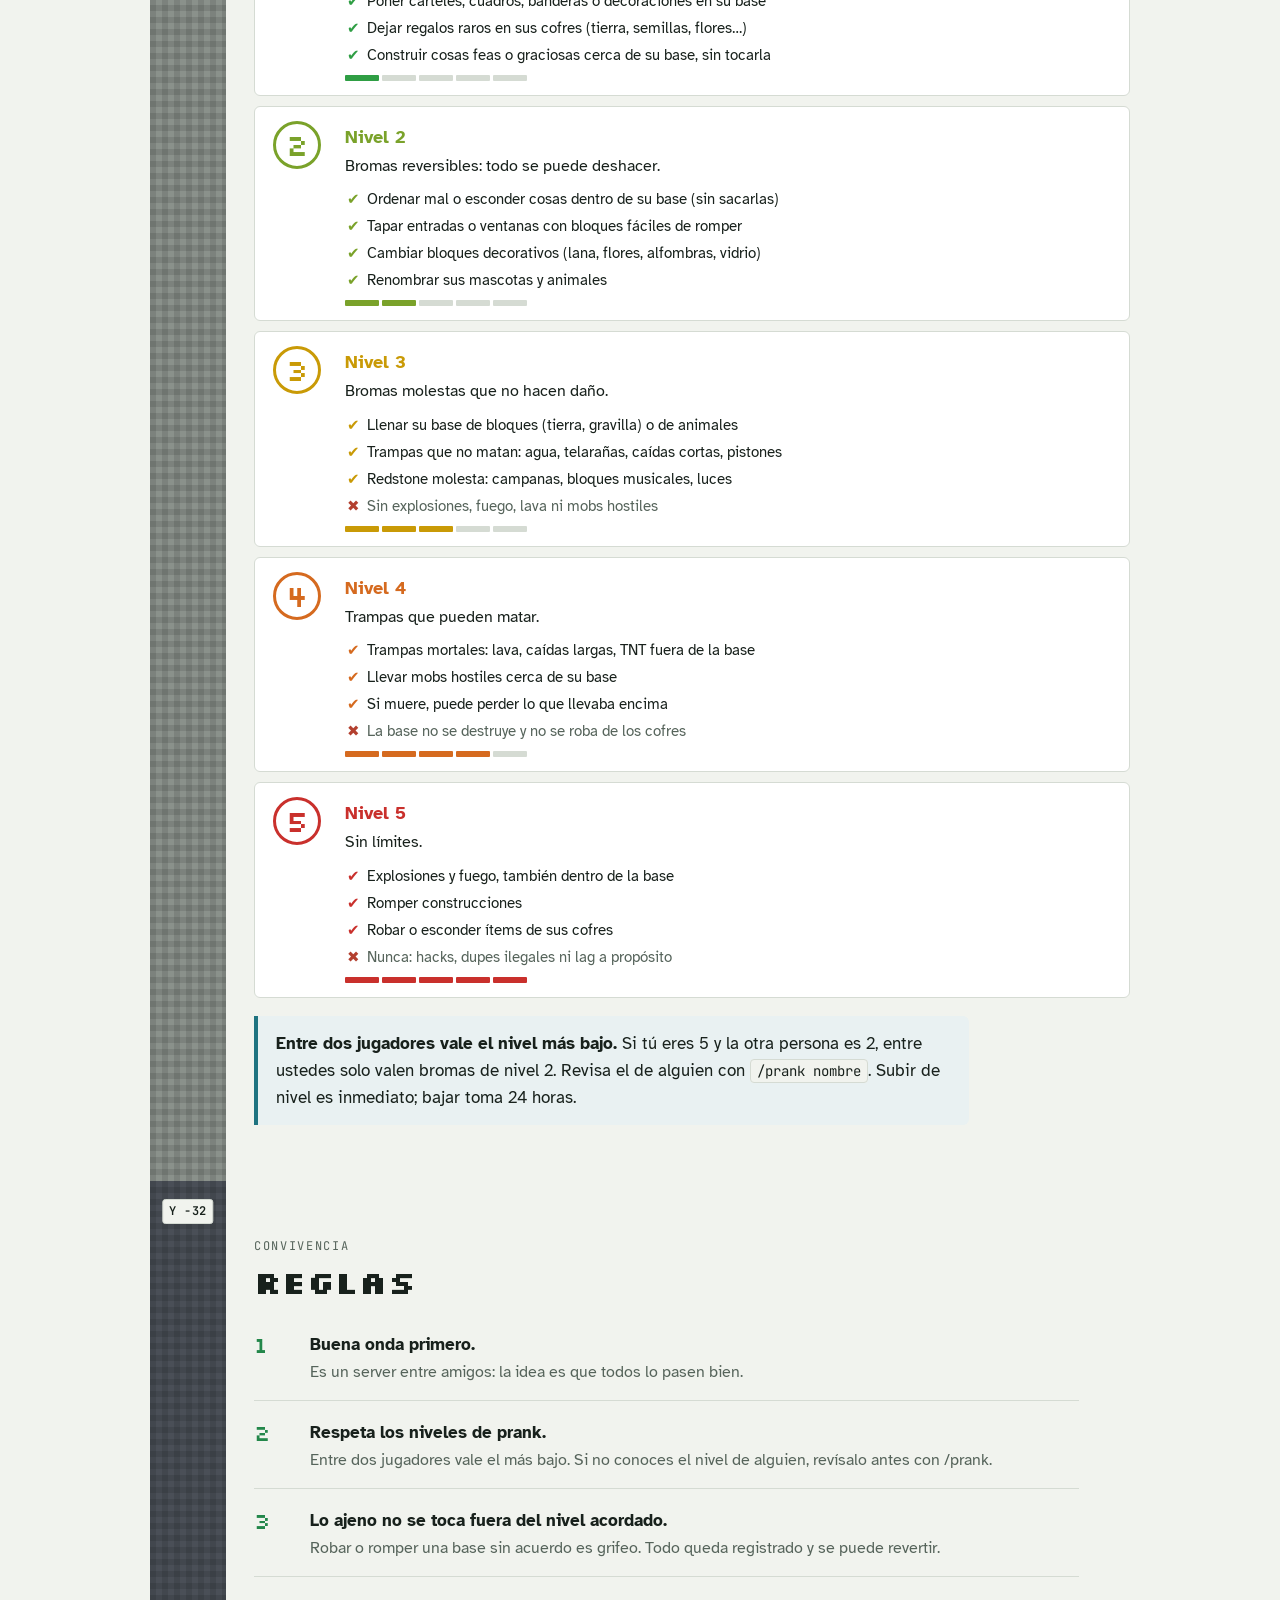
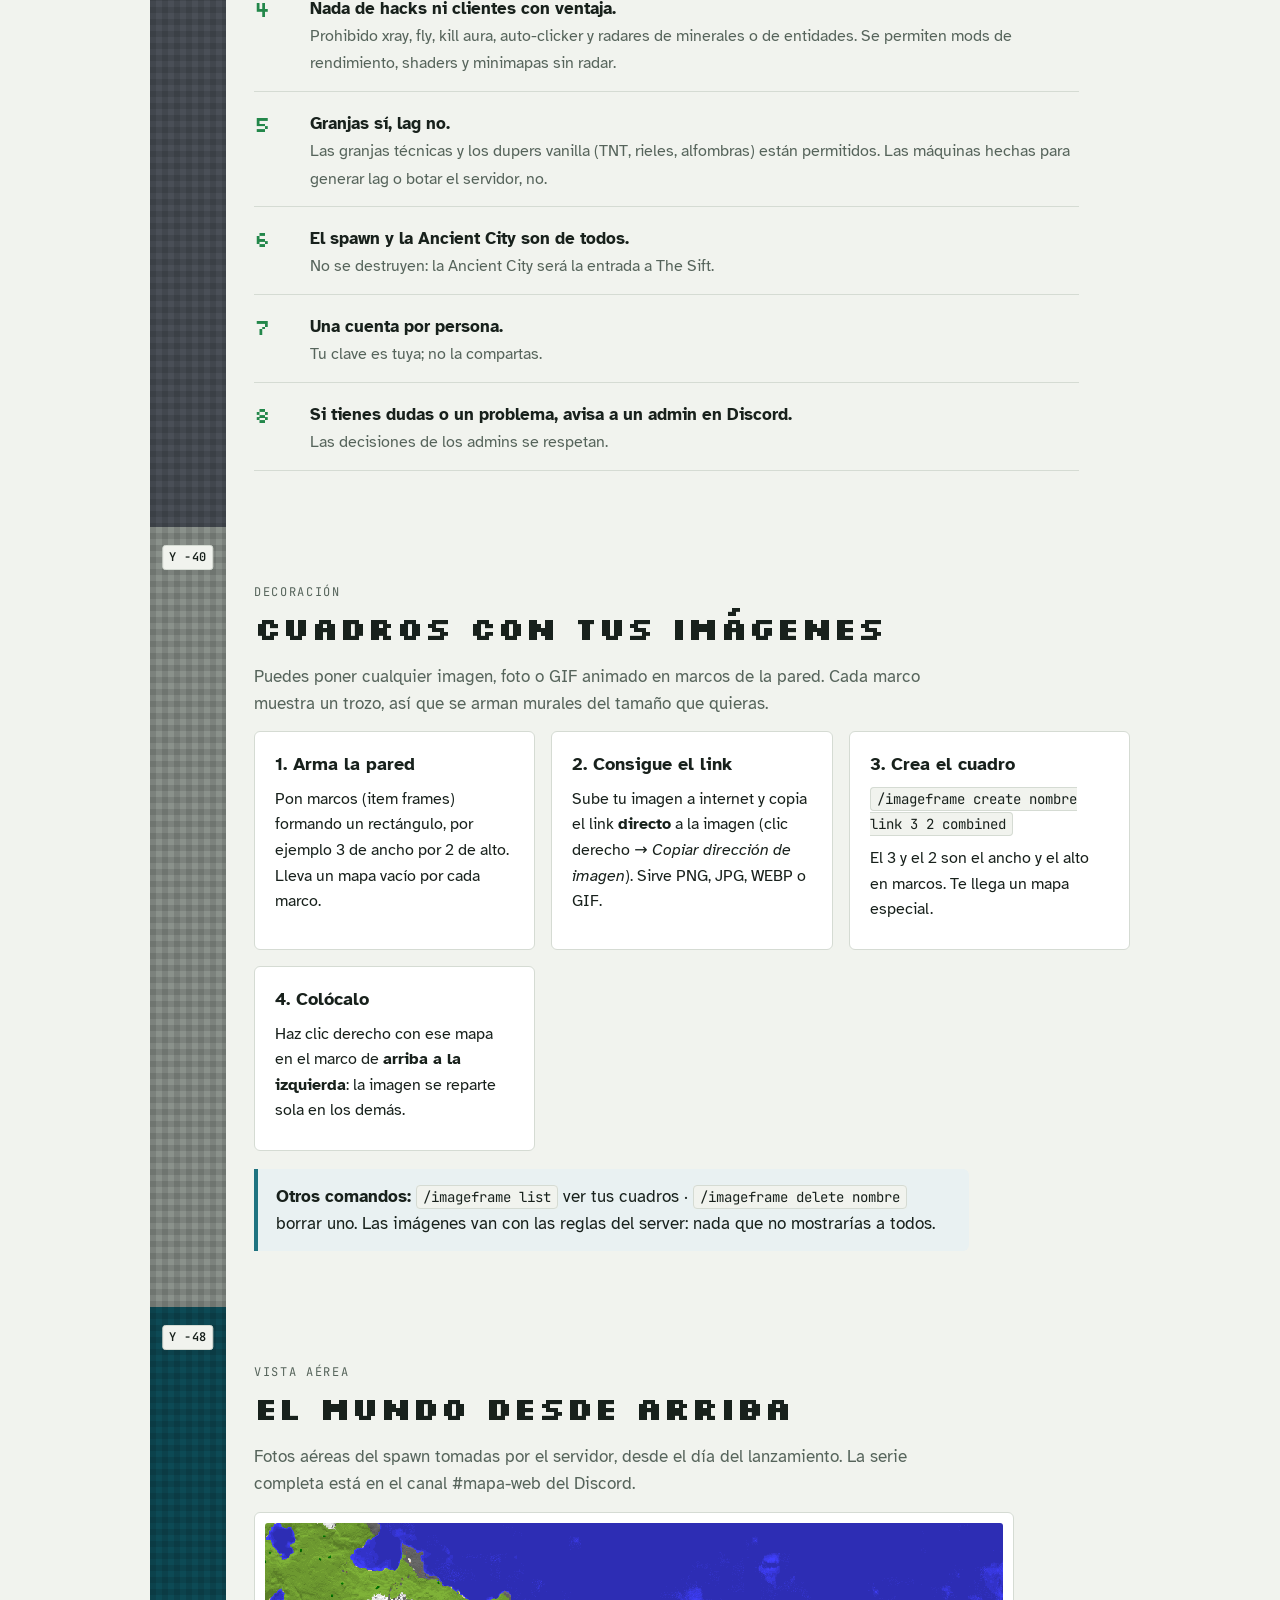
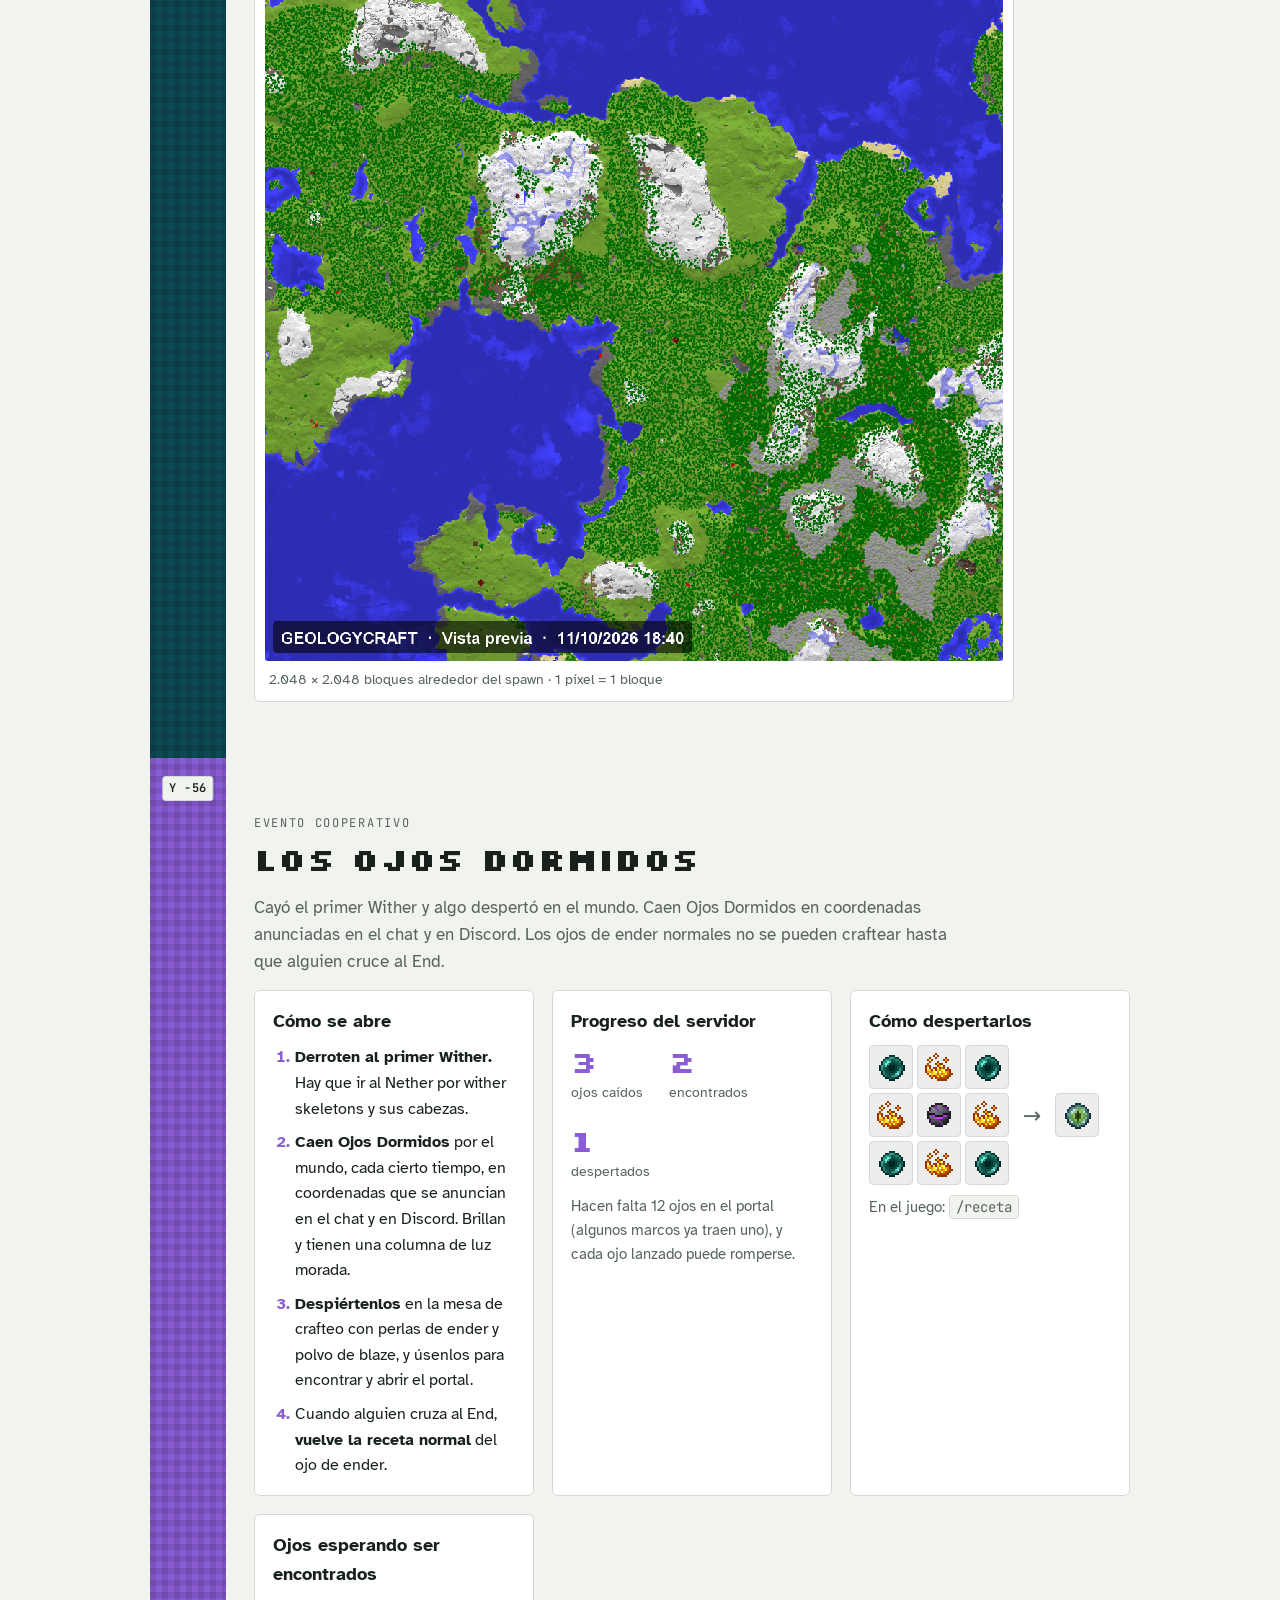
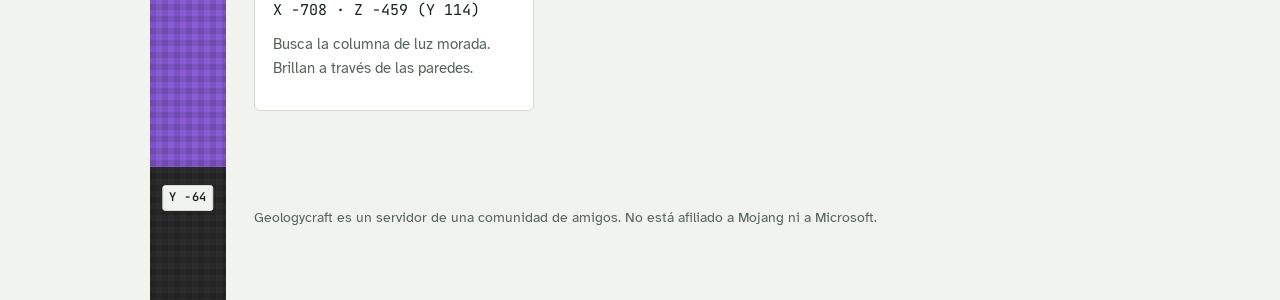
==== commit c3afa192: "Web: index.html" ====
--- a/index.html
+++ b/index.html
@@ -209,6 +209,26 @@
 .end-steps { margin: 0; padding-left: 22px; display: grid; gap: 8px; font-size: 16px; }
 .end-steps li::marker { color: var(--end); font-weight: 700; }
 
+
+/* ---------- banner de lanzamiento ---------- */
+.launch {
+  background:
+    linear-gradient(180deg, rgba(0,0,0,0) 0 70%, rgba(0,0,0,.25)),
+    repeating-linear-gradient(180deg, #1e2b22 0 26px, #1a251d 26px 52px);
+  color: #eef3ec; border-bottom: 6px solid var(--grass); text-align: center;
+  margin-inline: -16px;
+}
+.launch-in { max-width: 980px; margin: 0 auto; padding: 30px 16px 26px; }
+.launch-in p { max-width: none; }
+.launch-eyebrow { font-family: var(--font-mono); font-size: 13px; letter-spacing: .18em; text-transform: uppercase; color: #9fd8a9; margin: 0 0 6px; }
+.launch-date { font-family: var(--font-display); font-weight: 700; font-size: clamp(24px, 5.2vw, 46px); line-height: 1.1; margin: 0; color: #ffffff; }
+.launch-sub { margin: 8px 0 0; font-size: 15px; color: #b9c7bc; }
+.countdown { display: flex; justify-content: center; gap: 10px; flex-wrap: wrap; margin-top: 18px; }
+.countdown div { min-width: 74px; padding: 10px 8px 8px; border-radius: 6px; background: rgba(255,255,255,.06); border: 1px solid rgba(255,255,255,.14); }
+.countdown b { display: block; font-family: var(--font-display); font-size: clamp(26px, 5vw, 36px); line-height: 1; color: #8fe0a0; font-variant-numeric: tabular-nums; }
+.countdown span { display: block; margin-top: 6px; font-size: 12px; letter-spacing: .12em; text-transform: uppercase; color: #b9c7bc; }
+@media (max-width: 640px) { .countdown div { min-width: 64px; } }
+
 /* ---------- pie ---------- */
 .foot .content { padding-block: 40px 56px; color: var(--muted); font-size: 14px; }
 .foot p { max-width: 70ch; }
@@ -229,6 +249,21 @@
 </style>
 </head>
 <body>
+
+<!-- Banner de lanzamiento (cuenta regresiva; despues de la fecha cambia solo) -->
+<header class="launch" id="launch" aria-labelledby="t-launch">
+  <div class="launch-in">
+    <p class="launch-eyebrow" id="launch-eyebrow">Apertura del servidor</p>
+    <h2 class="launch-date" id="t-launch">Viernes 4 de diciembre · 20:00</h2>
+    <p class="launch-sub" id="launch-sub">Hora de Chile</p>
+    <div class="countdown" id="countdown" role="timer" aria-label="Tiempo para la apertura">
+      <div><b id="cd-d">--</b><span>días</span></div>
+      <div><b id="cd-h">--</b><span>horas</span></div>
+      <div><b id="cd-m">--</b><span>min</span></div>
+      <div><b id="cd-s">--</b><span>seg</span></div>
+    </div>
+  </div>
+</header>
 
 
 <main class="wrap">
@@ -462,6 +497,37 @@
   // Foto del mapa (mapa.png junto a la pagina)
   var img = document.getElementById('map-img');
   img.addEventListener('load', function () { img.hidden = false; document.getElementById('map-empty').hidden = true; });
+
+  // Cuenta regresiva a la apertura: viernes 4 de diciembre de 2026, 20:00 hora de Chile (23:00 UTC)
+  (function () {
+    var meta = Date.UTC(2026, 11, 4, 23, 0, 0);
+    var el = function (id) { return document.getElementById(id); };
+    var dos = function (n) { return (n < 10 ? '0' : '') + n; };
+    try {
+      var tz = Intl.DateTimeFormat().resolvedOptions().timeZone;
+      if (tz && tz !== 'America/Santiago') {
+        var local = new Date(meta).toLocaleString('es', { weekday: 'long', day: 'numeric', month: 'long', hour: '2-digit', minute: '2-digit' });
+        el('launch-sub').textContent = 'Hora de Chile · en tu zona: ' + local;
+      }
+    } catch (e) {}
+    function tick() {
+      var falta = meta - Date.now();
+      if (falta <= 0) {
+        el('launch-eyebrow').textContent = '¡Ya abrimos!';
+        el('t-launch').textContent = 'Geologycraft está abierto';
+        el('launch-sub').textContent = 'Entra en geologycraft.lol con Minecraft Java 26.3';
+        el('countdown').hidden = true;
+        return;
+      }
+      var s = Math.floor(falta / 1000);
+      el('cd-d').textContent = Math.floor(s / 86400);
+      el('cd-h').textContent = dos(Math.floor(s % 86400 / 3600));
+      el('cd-m').textContent = dos(Math.floor(s % 3600 / 60));
+      el('cd-s').textContent = dos(s % 60);
+      setTimeout(tick, 1000 - (Date.now() % 1000));
+    }
+    tick();
+  })();
 
   // Evento del End (end.json lo actualiza el servidor)
   fetch('end.json?t=' + Date.now(), { cache: 'no-store' })
